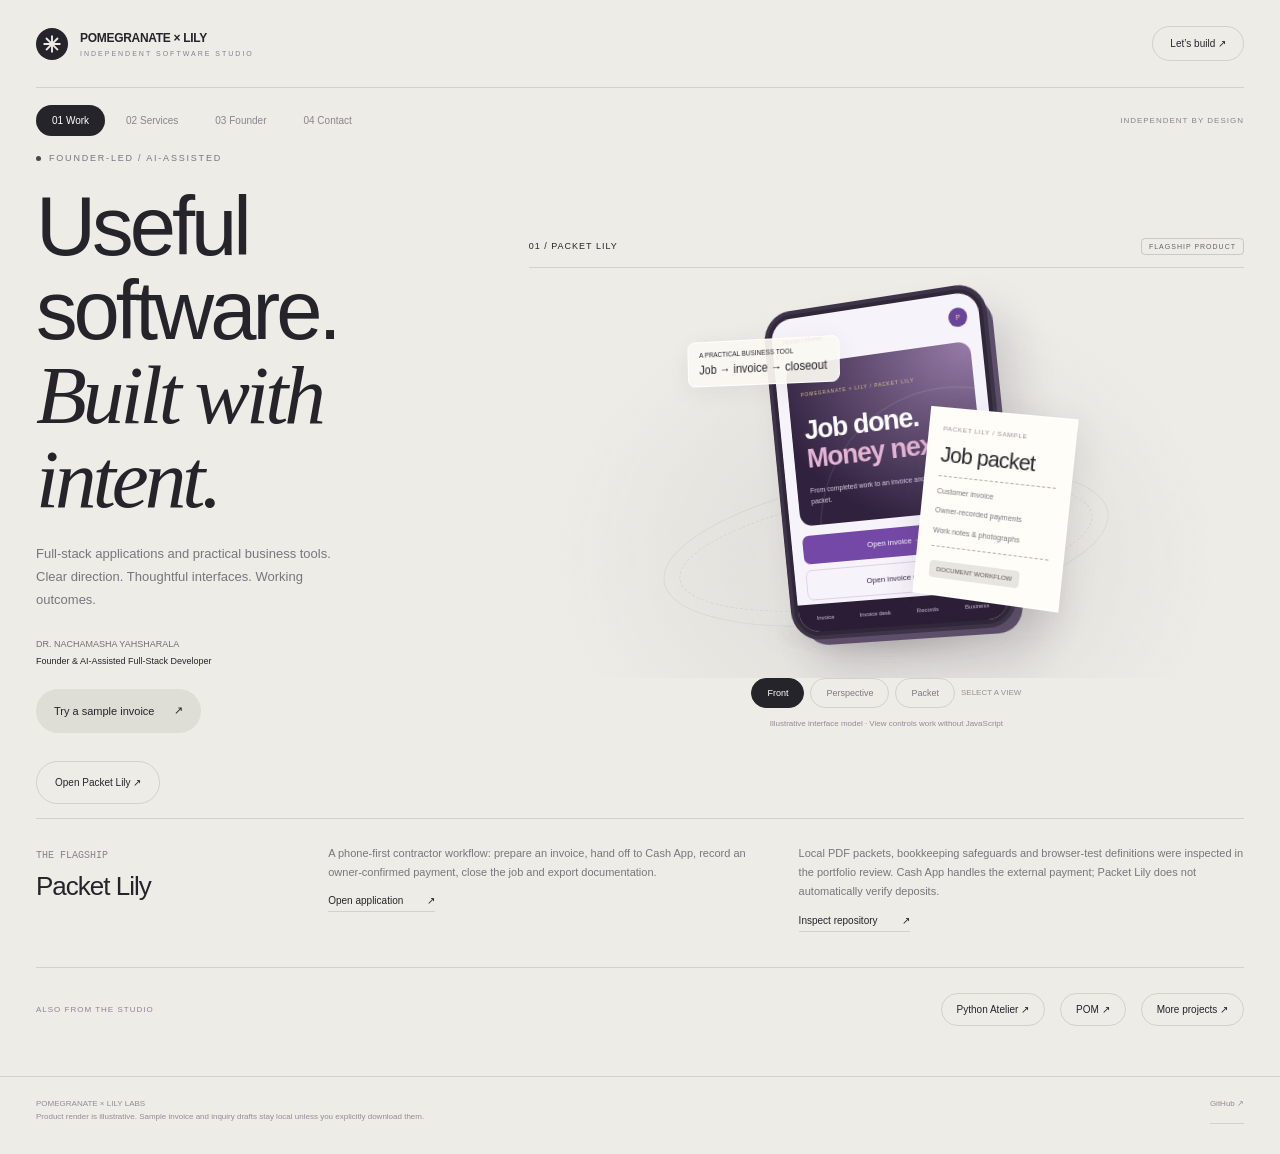
==== index.html @ 3d2a93ba "Build Pomegranate x Lily studio from approved Mockup 04" ====
<!doctype html>
<html lang="en"><head><meta charset="utf-8"><meta name="viewport" content="width=device-width,initial-scale=1,viewport-fit=cover"><meta name="theme-color" content="#edece7"><meta name="referrer" content="no-referrer"><meta name="description" content="Pomegranate × Lily Labs. Founder-led, AI-assisted full-stack development, business tools, web applications and workflow software."><title>Pomegranate × Lily Labs — Independent Software Studio</title><link rel="icon" href="favicon.svg" type="image/svg+xml"><link rel="stylesheet" href="studio.css"><script src="studio.js" defer></script></head><body><div class="site"><header class="top"><a href="./" class="wordmark"><span class="mark" aria-hidden="true"><svg viewBox="0 0 32 32" fill="none"><path d="M16 4v24M4 16h24M7.5 7.5l17 17M7.5 24.5l17-17" stroke="currentColor" stroke-width="3" stroke-linecap="square"/><circle cx="16" cy="16" r="3.2" fill="currentColor"/></svg></span><span>POMEGRANATE × LILY<small>INDEPENDENT SOFTWARE STUDIO</small></span></a><label class="build-link" for="nav-contact">Let’s build <span aria-hidden="true">↗&#xfe0e;</span></label></header><input class="route" type="radio" name="route" id="nav-work" checked aria-label="Work"><input class="route" type="radio" name="route" id="nav-services" aria-label="Services"><input class="route" type="radio" name="route" id="nav-founder" aria-label="Founder"><input class="route" type="radio" name="route" id="nav-contact" aria-label="Contact"><nav class="navigation" aria-label="Studio views"><label for="nav-work">01 Work</label><label for="nav-services">02 Services</label><label for="nav-founder">03 Founder</label><label for="nav-contact">04 Contact</label><small>INDEPENDENT BY DESIGN</small></nav><main><section class="page" id="work"><div class="work-layout"><div class="intro"><div class="eyebrow">FOUNDER-LED / AI-ASSISTED</div><h1>Useful software.<br><em>Built with intent.</em></h1><p>Full-stack applications and practical business tools. Clear direction. Thoughtful interfaces. Working outcomes.</p><div class="founder-line">DR. NACHAMASHA YAHSHARALA<span>Founder &amp; AI-Assisted Full-Stack Developer</span></div><details class="demo-trigger" id="sample-details"><summary>Try a sample invoice <span aria-hidden="true">↗&#xfe0e;</span></summary><div class="demo-panel"><div class="demo-title"><h3>Build something. Right here.</h3><span>FICTIONAL DATA / LOCAL DEMO</span></div><div class="demo-grid"><div><label class="field" for="customer">CUSTOMER<input id="customer" value="Example Customer" maxlength="100" autocomplete="off"></label><label class="field" for="service">SERVICE<input id="service" value="Outlet installation — sample job" maxlength="180" autocomplete="off"></label><label class="field" for="amount">AMOUNT (USD)<input id="amount" type="number" min="0.01" max="999999.99" step="0.01" value="250.00" inputmode="decimal"></label><div class="demo-actions"><button class="btn js-only" id="save-invoice" type="button">Save invoice ↗&#xfe0e;</button><button class="btn secondary js-only" id="reset-demo" type="button">Reset</button></div><p class="no-js-info">This viewer is not running the live controls. The sample remains visible. Open this site in a browser that allows JavaScript to update and save an invoice.</p><div class="status" role="status" id="invoice-status"></div></div><div class="invoice-preview" aria-label="Sample invoice preview"><div class="invoice-brand">PACKET LILY / STUDIO DEMO</div><div class="invoice-ref">SAMPLE INVOICE · NOT SENT</div><h4 id="preview-customer">Example Customer</h4><div class="invoice-row"><span id="preview-service">Outlet installation — sample job</span></div><div class="invoice-row total"><span>Total</span><span id="preview-total">$250.00</span></div><div class="invoice-row"><small>Payment status</small><small>Unpaid · demonstration only</small></div><p class="invoice-small">Fictional sample created in this business-site demonstration. This is not a live Packet Lily session, a payment request or evidence of a completed transaction.</p></div></div><p class="notice">No customer information is transmitted or saved automatically. Download produces a printable HTML invoice, not a PDF. Use fabricated information only.</p></div></details><div class="intro-actions"><a class="btn secondary" href="https://pomegranatexlily.github.io/Closeout-Pocket/" target="_blank" rel="noopener noreferrer">Open Packet Lily ↗&#xfe0e;</a></div></div><div class="stage-wrap"><div class="stage-header"><span>01 / PACKET LILY</span><span class="badge">FLAGSHIP PRODUCT</span></div><input class="mode" type="radio" name="angle" id="angle-front" checked aria-label="Front view"><input class="mode" type="radio" name="angle" id="angle-side" aria-label="Side view"><input class="mode" type="radio" name="angle" id="angle-packet" aria-label="Packet view"><div class="stage" id="stage" aria-label="Illustrative Packet Lily product model"><div class="back-line" aria-hidden="true"></div><div class="ground" aria-hidden="true"></div><div class="product"><div class="phone"><div class="screen"><div class="screen-top"><span>Home / Home</span><span class="mini-mark">P</span></div><div class="screen-hero"><small>POMEGRANATE × LILY / PACKET LILY</small><h3>Job done.<br><span>Money next.</span></h3><p>From completed work to an invoice and a finished job packet.</p></div><div class="phone-button">Open invoice →</div><div class="phone-button outline">Open invoice desk</div><div class="screen-note">ILLUSTRATIVE PRODUCT RENDER</div><div class="phone-nav"><span>Invoice</span><span>Invoice desk</span><span>Records</span><span>Business</span></div></div></div><div class="paper"><div class="tiny">PACKET LILY / SAMPLE</div><h4>Job packet</h4><hr><p>Customer invoice</p><p>Owner-recorded payments</p><p>Work notes &amp; photographs</p><hr><span class="pill">DOCUMENT WORKFLOW</span></div><div class="floating-tag">A PRACTICAL BUSINESS TOOL<strong>Job → invoice → closeout</strong></div></div></div><div class="angle-controls"><label for="angle-front">Front</label><label for="angle-side">Perspective</label><label for="angle-packet">Packet</label><span class="hint">SELECT A VIEW</span></div><p class="render-note">Illustrative interface model · View controls work without JavaScript</p></div></div><div class="project-summary"><div><span class="number">THE FLAGSHIP</span><h2>Packet Lily</h2></div><div><p>A phone-first contractor workflow: prepare an invoice, hand off to Cash App, record an owner-confirmed payment, close the job and export documentation.</p><a class="link" href="https://pomegranatexlily.github.io/Closeout-Pocket/" target="_blank" rel="noopener noreferrer">Open application <span>↗&#xfe0e;</span></a></div><div><p>Local PDF packets, bookkeeping safeguards and browser-test definitions were inspected in the portfolio review. Cash App handles the external payment; Packet Lily does not automatically verify deposits.</p><a class="link" href="https://github.com/pomegranatexlily/Closeout-Pocket" target="_blank" rel="noopener noreferrer">Inspect repository <span>↗&#xfe0e;</span></a></div></div><div class="supporting"><span>ALSO FROM THE STUDIO</span><a href="https://pomegranatexlily.github.io/Python-Atelier/" target="_blank" rel="noopener noreferrer">Python Atelier ↗&#xfe0e;</a><a href="https://pom-lily-labs.pages.dev/" target="_blank" rel="noopener noreferrer">POM ↗&#xfe0e;</a><a href="https://github.com/pomegranatexlily" target="_blank" rel="noopener noreferrer">More projects ↗&#xfe0e;</a></div></section><section class="page" id="services"><div class="text-page"><div class="eyebrow">WHAT WE BUILD</div><h2>Start with the problem.<br><em>Build the right thing.</em></h2><div class="service-row"><small>01</small><h3>Web applications<br>&amp; business websites</h3><p>Mobile-first interfaces, scoped prototypes and practical tools built around a defined user journey.</p></div><div class="service-row"><small>02</small><h3>AI &amp; API integration</h3><p>Focused model-backed features and connected workflows with explicit boundaries and failure states.</p></div><div class="service-row"><small>03</small><h3>Documents &amp; workflows</h3><p>Forms, invoices, reports, structured briefs and export tools that connect repeatable business tasks.</p></div><div class="service-row"><small>04</small><h3>Repair &amp; refinement</h3><p>Investigate a defect, reproduce the behavior and make a targeted improvement with clear acceptance checks.</p></div></div></section><section class="page" id="founder"><div class="text-page"><div class="eyebrow">THE FOUNDER / THE METHOD</div><h2>Human direction.<br><em>AI-assisted execution.</em></h2><div class="founder-grid"><div><h3>Dr. Nachamasha Yahsharala</h3><p>Founder &amp; AI-Assisted Full-Stack Developer</p><p>I’m an Israelite scholar, publisher and product builder. I define requirements, direct implementation, investigate defects and refine applications through iterative testing.</p><p>My work connects business tools, education, AI integration and source-led publishing.</p><a class="btn secondary" href="https://github.com/pomegranatexlily" target="_blank" rel="noopener noreferrer">Explore GitHub ↗&#xfe0e;</a></div><div class="method"><div><b>G</b><span>Goal — define the result.</span></div><div><b>C</b><span>Context — understand the system.</span></div><div><b>A</b><span>Audience — identify the users.</span></div><div><b>F</b><span>Format — specify the deliverable.</span></div><div><b>L</b><span>Limits — establish boundaries.</span></div><div><b>QC</b><span>Quality Check — test and refine.</span></div></div></div></div></section><section class="page" id="contact"><div class="text-page"><div class="eyebrow">YOUR NEXT PROJECT</div><h2>What needs<br><em>to work better?</em></h2><p>Describe the users, the problem and the outcome. This local brief tool does not submit an inquiry; a production contact destination is not connected.</p><form class="contact-form" id="brief-form"><label class="sr-only" for="brief">Describe your project</label><textarea id="brief" maxlength="5000" placeholder="We need a better way to…"></textarea><button class="btn js-only" style="margin-top:15px" type="submit">Save project brief ↗&#xfe0e;</button><p class="no-js-info">This viewer does not run the save control. You can still read and select the content.</p><div class="status" id="brief-status" role="status"></div></form><p style="font-size:10px">Local draft only. Nothing is submitted.</p></div></section></main><footer class="footer"><span>POMEGRANATE × LILY LABS<br>Product render is illustrative. Sample invoice and inquiry drafts stay local unless you explicitly download them.</span><a href="https://github.com/pomegranatexlily" target="_blank" rel="noopener noreferrer">GitHub ↗&#xfe0e;</a></footer></div></body></html>
---- studio.css ----
:root{--bg:#edece7;--ink:#25242a;--muted:#78767d;--accent:#48474e;--line:#25242a23;--button:#deddd6}*{box-sizing:border-box}body{margin:0;background:var(--bg);color:var(--ink);font-family:Arial,Helvetica,sans-serif}button,input,textarea{font:inherit}a{color:inherit;text-decoration:none}button{cursor:pointer;color:inherit}button,a,input,summary{-webkit-tap-highlight-color:transparent}button:focus-visible,a:focus-visible,input:focus-visible,summary:focus-visible,textarea:focus-visible{outline:3px solid #69686f;outline-offset:4px}::selection{background:var(--button)}.site{max-width:1480px;margin:auto}.top{height:88px;margin:0 36px;border-bottom:1px solid var(--line);display:flex;justify-content:space-between;align-items:center;gap:15px}.wordmark{font-size:12px;letter-spacing:-.3px;font-weight:750;display:flex;align-items:center;gap:12px}.mark{width:32px;height:32px;background:var(--ink);color:var(--bg);border-radius:50%;display:grid;place-content:center;flex:none}.mark svg{width:20px;height:20px;display:block}.wordmark small{font-size:7px;letter-spacing:2px;display:block;color:#85818a;margin-top:5px;font-weight:400}.build-link{font-size:10px;border:1px solid var(--line);padding:11px 17px;border-radius:25px;cursor:pointer}.route{position:absolute;width:1px;height:1px;opacity:0}.navigation{display:flex;gap:5px;margin:0 36px;padding:17px 0;align-items:center}.navigation label{font-size:10px;color:#8a858d;padding:9px 15px;border:1px solid transparent;border-radius:30px;cursor:pointer}.navigation small{margin-left:auto;color:#88838d;font-size:8px;letter-spacing:1px}.page{display:none}#nav-work:checked~.navigation label[for=nav-work],#nav-services:checked~.navigation label[for=nav-services],#nav-founder:checked~.navigation label[for=nav-founder],#nav-contact:checked~.navigation label[for=nav-contact]{background:var(--ink);color:#fff}#nav-work:checked~main #work,#nav-services:checked~main #services,#nav-founder:checked~main #founder,#nav-contact:checked~main #contact{display:block}.route:focus-visible~.navigation{outline:2px solid var(--accent);outline-offset:3px}main{padding:0 36px 25px}.work-layout{display:grid;grid-template-columns:.8fr 1.25fr;gap:35px;align-items:center;min-height:640px}.eyebrow{font-size:9px;letter-spacing:1.8px;color:var(--muted);display:flex;align-items:center;gap:8px}.eyebrow:before{content:'';width:5px;height:5px;border-radius:50%;background:var(--accent)}h1{font-size:clamp(48px,6.5vw,88px);font-weight:400;letter-spacing:-4px;line-height:1.01;margin:22px 0}h1 em{font-family:Georgia,serif;font-weight:400}p{font-size:13px;line-height:1.75;color:var(--muted)}.intro>p{max-width:310px}.founder-line{font-size:9px;line-height:1.8;margin-top:25px;color:#746f72}.founder-line span{display:block;color:var(--ink)}.intro-actions{margin-top:28px;display:flex;gap:10px;align-items:center}.btn{font-size:10px;display:inline-flex;align-items:center;justify-content:center;gap:20px;background:var(--ink);color:white;padding:13px 18px;border:1px solid var(--ink);border-radius:25px;min-height:43px}.btn.secondary{background:transparent;color:var(--ink);border-color:var(--line)}.btn:disabled{opacity:.45;cursor:not-allowed}.stage-wrap{min-width:0}.stage-header{display:flex;align-items:center;justify-content:space-between;border-bottom:1px solid var(--line);padding:12px 0;font-size:9px;letter-spacing:1px}.stage-header .badge{color:#676268;border:1px solid #48474e35;padding:4px 7px;border-radius:4px;font-size:7px}.stage{height:410px;position:relative;perspective:1200px;isolation:isolate;touch-action:pan-y;overflow:hidden;background:radial-gradient(ellipse at 50% 70%,#d4d2ceaa,transparent 65%);border-radius:15px}.back-line{position:absolute;left:50%;top:68%;width:450px;height:145px;border:1px solid #37363a13;border-radius:50%;transform:translate(-50%,-50%) rotate(-9deg);pointer-events:none}.back-line:after{content:'';position:absolute;inset:15px;border:1px dashed #37363a16;border-radius:50%}.ground{position:absolute;bottom:20px;left:50%;width:260px;height:48px;transform:translateX(-50%);background:radial-gradient(ellipse,#34323638,transparent 67%);filter:blur(7px)}.product{position:absolute;left:50%;top:48%;width:235px;height:337px;margin-left:-117px;margin-top:-168px;transform:rotateY(-17deg) rotateZ(-6deg);transform-style:preserve-3d;transition:transform .7s cubic-bezier(.2,.8,.2,1)}.phone{position:absolute;inset:0;background:#302739;border:4px solid #3e344a;border-radius:30px;box-shadow:9px 10px 0 -4px #5d4e69,20px 30px 40px #35243d28;overflow:hidden}.screen{position:absolute;inset:4px;border-radius:22px;overflow:hidden;background:#f7f3fb;padding:14px 12px;color:#32213f}.screen-top{display:flex;justify-content:space-between;font-size:7px;align-items:center;margin-bottom:15px}.mini-mark{background:#684598;color:#f1d4a2;border-radius:50%;width:19px;height:19px;display:grid;place-content:center}.screen-hero{border-radius:13px;background:radial-gradient(ellipse at 100% 0,#977ca8,#30213e 80%);padding:19px 14px;color:white;position:relative;overflow:hidden}.screen-hero:after{content:'';width:280px;height:280px;border:1px solid #fff2;border-radius:50%;position:absolute;top:42px;left:20px}.screen-hero small{font-size:5px;letter-spacing:1px;color:#eac796}.screen-hero h3{font-size:28px;letter-spacing:-1.2px;line-height:1.03;margin:17px 0 12px}.screen-hero h3 span{color:#e4b4d5}.screen-hero p{font-size:7px;line-height:1.6;color:#e0d3e7;margin:0}.phone-button{font-size:8px;padding:10px;background:#7448a6;color:white;text-align:center;border-radius:7px;margin-top:10px}.phone-button.outline{background:transparent;border:1px solid #ddd0e7;color:#382442;margin-top:6px}.screen-note{font-size:5px;color:#907c9f;margin-top:13px;letter-spacing:.4px}.phone-nav{position:absolute;bottom:0;left:0;right:0;padding:11px 6px;background:#2b1d36;display:flex;justify-content:space-around;color:#d5c6df;font-size:6px}.paper{position:absolute;width:139px;right:-68px;top:132px;background:#fffdf7;padding:16px 13px;border:1px solid #fff;box-shadow:0 10px 30px #34323620;transform:translateZ(55px) rotateZ(12deg);transition:transform .7s}.paper .tiny{font-size:6px;color:#928c94;letter-spacing:.7px}.paper h4{font-weight:400;font-size:20px;margin:10px 0 8px;letter-spacing:-.7px}.paper hr{border:0;border-top:1px dashed #b6b2b7}.paper p{font-size:7px;margin:6px 0}.paper .pill{display:inline-block;background:#e7e5df;padding:5px 7px;border-radius:4px;color:#57544e;font-size:6px;margin-top:5px}.floating-tag{position:absolute;top:29px;left:-75px;padding:9px 12px;border:1px solid #fff;background:#faf8f1ed;border-radius:8px;box-shadow:0 5px 25px #34323610;transform:translateZ(30px) rotateZ(5deg);font-size:7px}.floating-tag strong{display:block;font-size:12px;font-weight:400;margin-top:5px}.mode{position:absolute;opacity:0;width:1px;height:1px}.angle-controls{display:flex;gap:6px;align-items:center;justify-content:center}.angle-controls label{font-size:9px;color:#7f7984;padding:9px 15px;border:1px solid var(--line);border-radius:20px;cursor:pointer}.angle-controls .hint{font-size:8px;color:#948f97}.mode:focus-visible~.angle-controls{outline:2px solid var(--accent)}#angle-side:checked~.stage .product{transform:rotateY(26deg) rotateZ(5deg)}#angle-side:checked~.stage .paper{transform:translateZ(105px) translateX(5px) rotateZ(-8deg)}#angle-packet:checked~.stage .product{transform:rotateY(0) rotateZ(0) translateX(-32px)}#angle-packet:checked~.stage .paper{transform:translateZ(90px) translateX(-22px) scale(1.22) rotateZ(0deg)}#angle-front:checked~.angle-controls label[for=angle-front],#angle-side:checked~.angle-controls label[for=angle-side],#angle-packet:checked~.angle-controls label[for=angle-packet]{background:var(--ink);color:white;border-color:var(--ink)}.render-note{font-size:8px;color:#928b97;text-align:center;margin:10px 0 0;line-height:1.6}.project-summary{border-top:1px solid var(--line);display:grid;grid-template-columns:.6fr 1fr 1fr;gap:25px;padding:25px 0;margin-top:14px}.project-summary .number{font:10px monospace;color:#8a838d}.project-summary h2{font-size:26px;font-weight:400;letter-spacing:-1px;margin:9px 0 0}.project-summary p{font-size:11px;margin:0}.project-summary .link{display:inline-flex;font-size:10px;border-bottom:1px solid var(--line);padding-bottom:5px;margin-top:13px;gap:24px}.demo-trigger{margin-top:20px}.demo-trigger>summary{font-size:11px;cursor:pointer;list-style:none;padding:14px 18px;border-radius:25px;background:var(--button);display:inline-flex;gap:20px;align-items:center;min-height:44px}.demo-trigger>summary::-webkit-details-marker{display:none}.demo-trigger[open]>summary{background:#d3d0cb}.demo-panel{background:#f8f6f1;border:1px solid var(--line);border-radius:16px;margin-top:18px;padding:25px}.demo-title{display:flex;justify-content:space-between;align-items:center;gap:15px}.demo-title h3{font-size:21px;font-weight:400;letter-spacing:-.6px;margin:0}.demo-title span{font-size:8px;color:#827d87}.demo-grid{display:grid;grid-template-columns:1fr 1fr;gap:30px;margin-top:22px}.field{display:block;font-size:9px;letter-spacing:.7px;color:#807a85;margin-bottom:15px}.field input{display:block;width:100%;border:1px solid #d9d6da;background:white;color:#302e35;padding:12px;border-radius:7px;margin-top:7px;font-size:13px}.invoice-preview{background:white;border:1px solid #e2dfe4;border-radius:8px;padding:23px;box-shadow:0 8px 25px #302c3508}.invoice-brand{font-size:9px;color:var(--accent);letter-spacing:1px;border-bottom:2px solid var(--accent);padding-bottom:15px}.invoice-ref{font-size:8px;color:#9b96a0;margin-top:15px}.invoice-preview h4{font-size:23px;font-weight:400;margin:12px 0 17px}.invoice-row{display:flex;justify-content:space-between;gap:15px;font-size:11px;padding:12px 0;border-top:1px solid #ece9ef}.invoice-row.total{color:var(--accent);font-size:17px}.invoice-row small{font-size:8px}.invoice-small{font-size:8px;color:#948c9b;margin-top:18px;line-height:1.6}.notice{font-size:9px;color:#89818f;line-height:1.65;margin:16px 0 0}.demo-actions{display:flex;gap:8px;flex-wrap:wrap;margin-top:18px}.status{font-size:10px;color:#48474e;line-height:1.6;min-height:15px;margin-top:12px}.js-only{display:none}.js .js-only{display:inline-flex}.no-js-info{font-size:9px;color:#7f7887}.js .no-js-info{display:none}.supporting{padding:25px 0;border-top:1px solid var(--line);margin-top:10px;display:flex;gap:15px;align-items:center;flex-wrap:wrap}.supporting span{font-size:8px;color:#8c8592;letter-spacing:1px;margin-right:auto}.supporting a{font-size:10px;border:1px solid var(--line);border-radius:25px;padding:10px 15px}.text-page{max-width:940px;margin:25px auto 65px;min-height:450px}.text-page h2{font-size:clamp(36px,5vw,65px);font-weight:400;line-height:1.08;letter-spacing:-2px;margin:24px 0 35px}.text-page h2 em{font-family:Georgia,serif;font-weight:400}.service-row{border-top:1px solid var(--line);padding:23px 0;display:grid;grid-template-columns:35px 1fr 1fr;gap:20px}.service-row small{font-size:9px;color:#958c9b}.service-row h3{font-size:21px;font-weight:400;margin:0;letter-spacing:-.5px}.service-row p{font-size:12px;margin:0}.founder-grid{display:grid;grid-template-columns:1fr 1fr;gap:40px}.founder-grid h3{font-size:20px;font-weight:400;line-height:1.5;margin-top:0}.founder-grid p{font-size:12px}.method{display:grid;grid-template-columns:1fr 1fr;gap:18px}.method div{border-top:1px solid var(--line);padding:13px 0}.method b{font:25px Georgia,serif;color:var(--accent);font-weight:400}.method span{display:block;font-size:10px;margin-top:8px}.contact-form textarea{width:100%;min-height:160px;border:1px solid var(--line);background:#f8f6f1;border-radius:10px;font-size:13px;padding:17px;line-height:1.7}.footer{padding:20px 36px 30px;border-top:1px solid var(--line);display:flex;justify-content:space-between;gap:15px;font-size:8px;color:#938c99;line-height:1.7}.footer a{border-bottom:1px solid var(--line)}.sr-only{position:absolute;width:1px;height:1px;overflow:hidden;clip:rect(0,0,0,0)}
@media(max-width:760px){.top{margin:0 22px;height:76px}.wordmark{font-size:10px;gap:9px}.wordmark small{font-size:6px;letter-spacing:1.6px}.mark{width:27px;height:27px}.mark svg{width:17px;height:17px}.build-link{padding:9px 12px;font-size:9px}.navigation{margin:0 22px;padding:14px 0;gap:2px;justify-content:space-between}.navigation label{padding:9px 12px;font-size:9px}.navigation small{display:none}main{padding:0 22px 15px}.work-layout{display:flex;flex-direction:column;gap:22px;align-items:stretch;min-height:0}.intro{padding-top:18px}.eyebrow{font-size:8px;letter-spacing:1.3px}h1{font-size:48px;letter-spacing:-2.5px;line-height:1.02;margin:17px 0 12px}h1 br{display:none}.intro>p{font-size:12px;max-width:340px;margin:0}.founder-line{font-size:8px;margin-top:16px}.founder-line span{display:inline;margin-left:8px}.intro-actions{display:none}.demo-trigger{margin-top:18px}.demo-trigger>summary{font-size:10px;padding:12px 16px}.stage-header{padding:10px 0;font-size:8px}.stage-header .badge{font-size:6px}.stage{height:365px}.product{scale:.9;top:49%}.floating-tag{left:-42px;font-size:6px;top:21px;padding:9px}.floating-tag strong{font-size:10px}.paper{right:-49px;width:130px;padding:15px 12px}.back-line{width:350px;height:120px}.angle-controls label{font-size:8px;padding:9px 13px}.angle-controls .hint{display:none}.render-note{font-size:7px;margin-top:10px}.project-summary{grid-template-columns:1fr;gap:15px;padding:22px 0;margin-top:24px}.project-summary h2{font-size:27px}.project-summary p{font-size:11px;max-width:360px}.project-summary .link{margin-top:9px}.supporting{margin-top:0;gap:8px;padding:20px 0}.supporting span{width:100%;font-size:7px;margin-bottom:4px}.supporting a{font-size:9px;padding:9px 12px}.demo-panel{padding:18px}.demo-grid{grid-template-columns:1fr;gap:15px}.demo-title h3{font-size:19px}.demo-title span{font-size:6px}.demo-actions .btn{padding:11px 14px;font-size:9px;gap:8px}.invoice-preview{padding:20px}.notice{font-size:8px}.text-page{margin-top:20px;min-height:440px}.text-page h2{font-size:40px;letter-spacing:-1.8px}.service-row{grid-template-columns:20px 1fr;gap:8px 15px}.service-row h3{font-size:19px}.service-row p{grid-column:2;font-size:11px}.founder-grid{grid-template-columns:1fr;gap:25px}.footer{padding:20px 22px 35px;font-size:7px;display:block}.footer a{display:inline-block;margin-top:10px}}
@media(max-width:360px){h1{font-size:40px}.stage{height:330px}.product{scale:.78}.navigation label{padding:8px 9px}.paper{right:-42px}}@media(prefers-reduced-motion:reduce){*{transition:none!important;animation:none!important}}
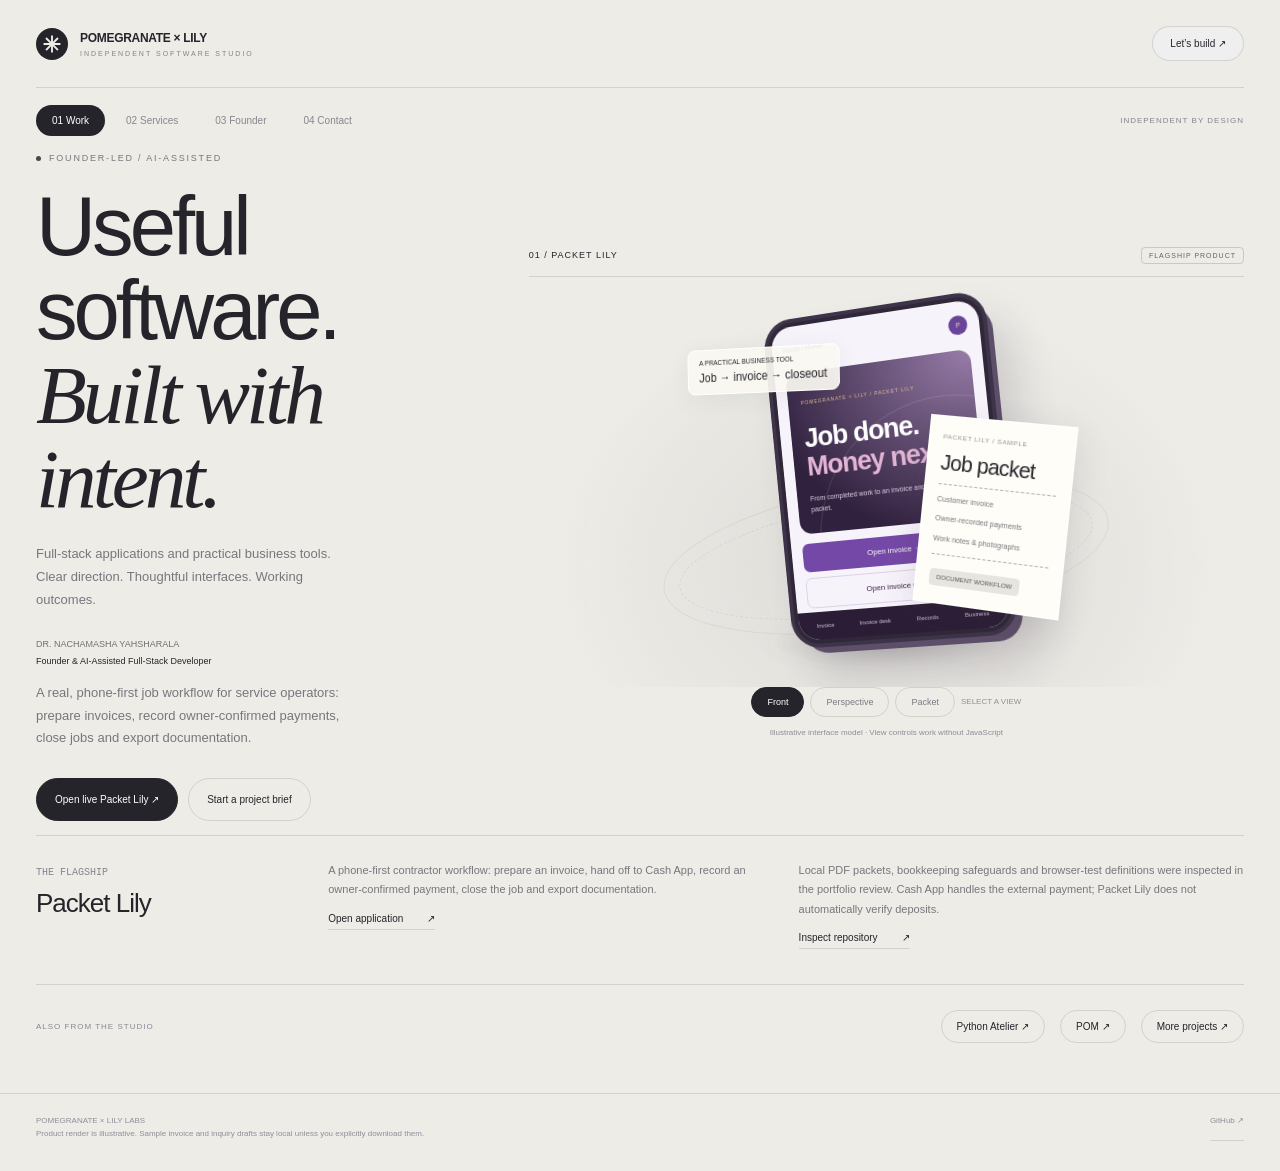
==== commit 033fead8: "Improve studio landing page CTAs and remove redundant invoice demo" ====
--- a/index.html
+++ b/index.html
@@ -1,2 +1,2 @@
 <!doctype html>
-<html lang="en"><head><meta charset="utf-8"><meta name="viewport" content="width=device-width,initial-scale=1,viewport-fit=cover"><meta name="theme-color" content="#edece7"><meta name="referrer" content="no-referrer"><meta name="description" content="Pomegranate × Lily Labs. Founder-led, AI-assisted full-stack development, business tools, web applications and workflow software."><title>Pomegranate × Lily Labs — Independent Software Studio</title><link rel="icon" href="favicon.svg" type="image/svg+xml"><link rel="stylesheet" href="studio.css"><script src="studio.js" defer></script></head><body><div class="site"><header class="top"><a href="./" class="wordmark"><span class="mark" aria-hidden="true"><svg viewBox="0 0 32 32" fill="none"><path d="M16 4v24M4 16h24M7.5 7.5l17 17M7.5 24.5l17-17" stroke="currentColor" stroke-width="3" stroke-linecap="square"/><circle cx="16" cy="16" r="3.2" fill="currentColor"/></svg></span><span>POMEGRANATE × LILY<small>INDEPENDENT SOFTWARE STUDIO</small></span></a><label class="build-link" for="nav-contact">Let’s build <span aria-hidden="true">↗&#xfe0e;</span></label></header><input class="route" type="radio" name="route" id="nav-work" checked aria-label="Work"><input class="route" type="radio" name="route" id="nav-services" aria-label="Services"><input class="route" type="radio" name="route" id="nav-founder" aria-label="Founder"><input class="route" type="radio" name="route" id="nav-contact" aria-label="Contact"><nav class="navigation" aria-label="Studio views"><label for="nav-work">01 Work</label><label for="nav-services">02 Services</label><label for="nav-founder">03 Founder</label><label for="nav-contact">04 Contact</label><small>INDEPENDENT BY DESIGN</small></nav><main><section class="page" id="work"><div class="work-layout"><div class="intro"><div class="eyebrow">FOUNDER-LED / AI-ASSISTED</div><h1>Useful software.<br><em>Built with intent.</em></h1><p>Full-stack applications and practical business tools. Clear direction. Thoughtful interfaces. Working outcomes.</p><div class="founder-line">DR. NACHAMASHA YAHSHARALA<span>Founder &amp; AI-Assisted Full-Stack Developer</span></div><details class="demo-trigger" id="sample-details"><summary>Try a sample invoice <span aria-hidden="true">↗&#xfe0e;</span></summary><div class="demo-panel"><div class="demo-title"><h3>Build something. Right here.</h3><span>FICTIONAL DATA / LOCAL DEMO</span></div><div class="demo-grid"><div><label class="field" for="customer">CUSTOMER<input id="customer" value="Example Customer" maxlength="100" autocomplete="off"></label><label class="field" for="service">SERVICE<input id="service" value="Outlet installation — sample job" maxlength="180" autocomplete="off"></label><label class="field" for="amount">AMOUNT (USD)<input id="amount" type="number" min="0.01" max="999999.99" step="0.01" value="250.00" inputmode="decimal"></label><div class="demo-actions"><button class="btn js-only" id="save-invoice" type="button">Save invoice ↗&#xfe0e;</button><button class="btn secondary js-only" id="reset-demo" type="button">Reset</button></div><p class="no-js-info">This viewer is not running the live controls. The sample remains visible. Open this site in a browser that allows JavaScript to update and save an invoice.</p><div class="status" role="status" id="invoice-status"></div></div><div class="invoice-preview" aria-label="Sample invoice preview"><div class="invoice-brand">PACKET LILY / STUDIO DEMO</div><div class="invoice-ref">SAMPLE INVOICE · NOT SENT</div><h4 id="preview-customer">Example Customer</h4><div class="invoice-row"><span id="preview-service">Outlet installation — sample job</span></div><div class="invoice-row total"><span>Total</span><span id="preview-total">$250.00</span></div><div class="invoice-row"><small>Payment status</small><small>Unpaid · demonstration only</small></div><p class="invoice-small">Fictional sample created in this business-site demonstration. This is not a live Packet Lily session, a payment request or evidence of a completed transaction.</p></div></div><p class="notice">No customer information is transmitted or saved automatically. Download produces a printable HTML invoice, not a PDF. Use fabricated information only.</p></div></details><div class="intro-actions"><a class="btn secondary" href="https://pomegranatexlily.github.io/Closeout-Pocket/" target="_blank" rel="noopener noreferrer">Open Packet Lily ↗&#xfe0e;</a></div></div><div class="stage-wrap"><div class="stage-header"><span>01 / PACKET LILY</span><span class="badge">FLAGSHIP PRODUCT</span></div><input class="mode" type="radio" name="angle" id="angle-front" checked aria-label="Front view"><input class="mode" type="radio" name="angle" id="angle-side" aria-label="Side view"><input class="mode" type="radio" name="angle" id="angle-packet" aria-label="Packet view"><div class="stage" id="stage" aria-label="Illustrative Packet Lily product model"><div class="back-line" aria-hidden="true"></div><div class="ground" aria-hidden="true"></div><div class="product"><div class="phone"><div class="screen"><div class="screen-top"><span>Home / Home</span><span class="mini-mark">P</span></div><div class="screen-hero"><small>POMEGRANATE × LILY / PACKET LILY</small><h3>Job done.<br><span>Money next.</span></h3><p>From completed work to an invoice and a finished job packet.</p></div><div class="phone-button">Open invoice →</div><div class="phone-button outline">Open invoice desk</div><div class="screen-note">ILLUSTRATIVE PRODUCT RENDER</div><div class="phone-nav"><span>Invoice</span><span>Invoice desk</span><span>Records</span><span>Business</span></div></div></div><div class="paper"><div class="tiny">PACKET LILY / SAMPLE</div><h4>Job packet</h4><hr><p>Customer invoice</p><p>Owner-recorded payments</p><p>Work notes &amp; photographs</p><hr><span class="pill">DOCUMENT WORKFLOW</span></div><div class="floating-tag">A PRACTICAL BUSINESS TOOL<strong>Job → invoice → closeout</strong></div></div></div><div class="angle-controls"><label for="angle-front">Front</label><label for="angle-side">Perspective</label><label for="angle-packet">Packet</label><span class="hint">SELECT A VIEW</span></div><p class="render-note">Illustrative interface model · View controls work without JavaScript</p></div></div><div class="project-summary"><div><span class="number">THE FLAGSHIP</span><h2>Packet Lily</h2></div><div><p>A phone-first contractor workflow: prepare an invoice, hand off to Cash App, record an owner-confirmed payment, close the job and export documentation.</p><a class="link" href="https://pomegranatexlily.github.io/Closeout-Pocket/" target="_blank" rel="noopener noreferrer">Open application <span>↗&#xfe0e;</span></a></div><div><p>Local PDF packets, bookkeeping safeguards and browser-test definitions were inspected in the portfolio review. Cash App handles the external payment; Packet Lily does not automatically verify deposits.</p><a class="link" href="https://github.com/pomegranatexlily/Closeout-Pocket" target="_blank" rel="noopener noreferrer">Inspect repository <span>↗&#xfe0e;</span></a></div></div><div class="supporting"><span>ALSO FROM THE STUDIO</span><a href="https://pomegranatexlily.github.io/Python-Atelier/" target="_blank" rel="noopener noreferrer">Python Atelier ↗&#xfe0e;</a><a href="https://pom-lily-labs.pages.dev/" target="_blank" rel="noopener noreferrer">POM ↗&#xfe0e;</a><a href="https://github.com/pomegranatexlily" target="_blank" rel="noopener noreferrer">More projects ↗&#xfe0e;</a></div></section><section class="page" id="services"><div class="text-page"><div class="eyebrow">WHAT WE BUILD</div><h2>Start with the problem.<br><em>Build the right thing.</em></h2><div class="service-row"><small>01</small><h3>Web applications<br>&amp; business websites</h3><p>Mobile-first interfaces, scoped prototypes and practical tools built around a defined user journey.</p></div><div class="service-row"><small>02</small><h3>AI &amp; API integration</h3><p>Focused model-backed features and connected workflows with explicit boundaries and failure states.</p></div><div class="service-row"><small>03</small><h3>Documents &amp; workflows</h3><p>Forms, invoices, reports, structured briefs and export tools that connect repeatable business tasks.</p></div><div class="service-row"><small>04</small><h3>Repair &amp; refinement</h3><p>Investigate a defect, reproduce the behavior and make a targeted improvement with clear acceptance checks.</p></div></div></section><section class="page" id="founder"><div class="text-page"><div class="eyebrow">THE FOUNDER / THE METHOD</div><h2>Human direction.<br><em>AI-assisted execution.</em></h2><div class="founder-grid"><div><h3>Dr. Nachamasha Yahsharala</h3><p>Founder &amp; AI-Assisted Full-Stack Developer</p><p>I’m an Israelite scholar, publisher and product builder. I define requirements, direct implementation, investigate defects and refine applications through iterative testing.</p><p>My work connects business tools, education, AI integration and source-led publishing.</p><a class="btn secondary" href="https://github.com/pomegranatexlily" target="_blank" rel="noopener noreferrer">Explore GitHub ↗&#xfe0e;</a></div><div class="method"><div><b>G</b><span>Goal — define the result.</span></div><div><b>C</b><span>Context — understand the system.</span></div><div><b>A</b><span>Audience — identify the users.</span></div><div><b>F</b><span>Format — specify the deliverable.</span></div><div><b>L</b><span>Limits — establish boundaries.</span></div><div><b>QC</b><span>Quality Check — test and refine.</span></div></div></div></div></section><section class="page" id="contact"><div class="text-page"><div class="eyebrow">YOUR NEXT PROJECT</div><h2>What needs<br><em>to work better?</em></h2><p>Describe the users, the problem and the outcome. This local brief tool does not submit an inquiry; a production contact destination is not connected.</p><form class="contact-form" id="brief-form"><label class="sr-only" for="brief">Describe your project</label><textarea id="brief" maxlength="5000" placeholder="We need a better way to…"></textarea><button class="btn js-only" style="margin-top:15px" type="submit">Save project brief ↗&#xfe0e;</button><p class="no-js-info">This viewer does not run the save control. You can still read and select the content.</p><div class="status" id="brief-status" role="status"></div></form><p style="font-size:10px">Local draft only. Nothing is submitted.</p></div></section></main><footer class="footer"><span>POMEGRANATE × LILY LABS<br>Product render is illustrative. Sample invoice and inquiry drafts stay local unless you explicitly download them.</span><a href="https://github.com/pomegranatexlily" target="_blank" rel="noopener noreferrer">GitHub ↗&#xfe0e;</a></footer></div></body></html>+<html lang="en"><head><meta charset="utf-8"><meta name="viewport" content="width=device-width,initial-scale=1,viewport-fit=cover"><meta name="theme-color" content="#edece7"><meta name="referrer" content="no-referrer"><meta name="description" content="Pomegranate × Lily Labs. Founder-led, AI-assisted full-stack development, business tools, web applications and workflow software."><title>Pomegranate × Lily Labs — Independent Software Studio</title><link rel="icon" href="favicon.svg" type="image/svg+xml"><link rel="stylesheet" href="studio.css"><script src="studio.js" defer></script></head><body><div class="site"><header class="top"><a href="./" class="wordmark"><span class="mark" aria-hidden="true"><svg viewBox="0 0 32 32" fill="none"><path d="M16 4v24M4 16h24M7.5 7.5l17 17M7.5 24.5l17-17" stroke="currentColor" stroke-width="3" stroke-linecap="square"/><circle cx="16" cy="16" r="3.2" fill="currentColor"/></svg></span><span>POMEGRANATE × LILY<small>INDEPENDENT SOFTWARE STUDIO</small></span></a><button class="build-link" id="contact-cta" type="button">Let’s build <span aria-hidden="true">↗&#xfe0e;</span></button></header><input class="route" type="radio" name="route" id="nav-work" checked aria-label="Work"><input class="route" type="radio" name="route" id="nav-services" aria-label="Services"><input class="route" type="radio" name="route" id="nav-founder" aria-label="Founder"><input class="route" type="radio" name="route" id="nav-contact" aria-label="Contact"><nav class="navigation" aria-label="Studio views"><label for="nav-work">01 Work</label><label for="nav-services">02 Services</label><label for="nav-founder">03 Founder</label><label for="nav-contact">04 Contact</label><small>INDEPENDENT BY DESIGN</small></nav><main><section class="page" id="work"><div class="work-layout"><div class="intro"><div class="eyebrow">FOUNDER-LED / AI-ASSISTED</div><h1>Useful software.<br><em>Built with intent.</em></h1><p>Full-stack applications and practical business tools. Clear direction. Thoughtful interfaces. Working outcomes.</p><div class="founder-line">DR. NACHAMASHA YAHSHARALA<span>Founder &amp; AI-Assisted Full-Stack Developer</span></div><p class="product-note">A real, phone-first job workflow for service operators: prepare invoices, record owner-confirmed payments, close jobs and export documentation.</p><div class="intro-actions"><a class="btn" href="https://pomegranatexlily.github.io/Closeout-Pocket/" target="_blank" rel="noopener noreferrer">Open live Packet Lily ↗&#xfe0e;</a><a class="btn secondary" href="#contact" id="project-cta">Start a project brief</a></div></div><div class="stage-wrap"><div class="stage-header"><span>01 / PACKET LILY</span><span class="badge">FLAGSHIP PRODUCT</span></div><input class="mode" type="radio" name="angle" id="angle-front" checked aria-label="Front view"><input class="mode" type="radio" name="angle" id="angle-side" aria-label="Side view"><input class="mode" type="radio" name="angle" id="angle-packet" aria-label="Packet view"><div class="stage" id="stage" aria-label="Illustrative Packet Lily product model"><div class="back-line" aria-hidden="true"></div><div class="ground" aria-hidden="true"></div><div class="product"><div class="phone"><div class="screen"><div class="screen-top"><span>Home / Home</span><span class="mini-mark">P</span></div><div class="screen-hero"><small>POMEGRANATE × LILY / PACKET LILY</small><h3>Job done.<br><span>Money next.</span></h3><p>From completed work to an invoice and a finished job packet.</p></div><div class="phone-button">Open invoice →</div><div class="phone-button outline">Open invoice desk</div><div class="screen-note">ILLUSTRATIVE PRODUCT RENDER</div><div class="phone-nav"><span>Invoice</span><span>Invoice desk</span><span>Records</span><span>Business</span></div></div></div><div class="paper"><div class="tiny">PACKET LILY / SAMPLE</div><h4>Job packet</h4><hr><p>Customer invoice</p><p>Owner-recorded payments</p><p>Work notes &amp; photographs</p><hr><span class="pill">DOCUMENT WORKFLOW</span></div><div class="floating-tag">A PRACTICAL BUSINESS TOOL<strong>Job → invoice → closeout</strong></div></div></div><div class="angle-controls"><label for="angle-front">Front</label><label for="angle-side">Perspective</label><label for="angle-packet">Packet</label><span class="hint">SELECT A VIEW</span></div><p class="render-note">Illustrative interface model · View controls work without JavaScript</p></div></div><div class="project-summary"><div><span class="number">THE FLAGSHIP</span><h2>Packet Lily</h2></div><div><p>A phone-first contractor workflow: prepare an invoice, hand off to Cash App, record an owner-confirmed payment, close the job and export documentation.</p><a class="link" href="https://pomegranatexlily.github.io/Closeout-Pocket/" target="_blank" rel="noopener noreferrer">Open application <span>↗&#xfe0e;</span></a></div><div><p>Local PDF packets, bookkeeping safeguards and browser-test definitions were inspected in the portfolio review. Cash App handles the external payment; Packet Lily does not automatically verify deposits.</p><a class="link" href="https://github.com/pomegranatexlily/Closeout-Pocket" target="_blank" rel="noopener noreferrer">Inspect repository <span>↗&#xfe0e;</span></a></div></div><div class="supporting"><span>ALSO FROM THE STUDIO</span><a href="https://pomegranatexlily.github.io/Python-Atelier/" target="_blank" rel="noopener noreferrer">Python Atelier ↗&#xfe0e;</a><a href="https://pom-lily-labs.pages.dev/" target="_blank" rel="noopener noreferrer">POM ↗&#xfe0e;</a><a href="https://github.com/pomegranatexlily" target="_blank" rel="noopener noreferrer">More projects ↗&#xfe0e;</a></div></section><section class="page" id="services"><div class="text-page"><div class="eyebrow">WHAT WE BUILD</div><h2>Start with the problem.<br><em>Build the right thing.</em></h2><div class="service-row"><small>01</small><h3>Web applications<br>&amp; business websites</h3><p>Mobile-first interfaces, scoped prototypes and practical tools built around a defined user journey.</p></div><div class="service-row"><small>02</small><h3>AI &amp; API integration</h3><p>Focused model-backed features and connected workflows with explicit boundaries and failure states.</p></div><div class="service-row"><small>03</small><h3>Documents &amp; workflows</h3><p>Forms, invoices, reports, structured briefs and export tools that connect repeatable business tasks.</p></div><div class="service-row"><small>04</small><h3>Repair &amp; refinement</h3><p>Investigate a defect, reproduce the behavior and make a targeted improvement with clear acceptance checks.</p></div></div></section><section class="page" id="founder"><div class="text-page"><div class="eyebrow">THE FOUNDER / THE METHOD</div><h2>Human direction.<br><em>AI-assisted execution.</em></h2><div class="founder-grid"><div><h3>Dr. Nachamasha Yahsharala</h3><p>Founder &amp; AI-Assisted Full-Stack Developer</p><p>I’m an Israelite scholar, publisher and product builder. I define requirements, direct implementation, investigate defects and refine applications through iterative testing.</p><p>My work connects business tools, education, AI integration and source-led publishing.</p><a class="btn secondary" href="https://github.com/pomegranatexlily" target="_blank" rel="noopener noreferrer">Explore GitHub ↗&#xfe0e;</a></div><div class="method"><div><b>G</b><span>Goal — define the result.</span></div><div><b>C</b><span>Context — understand the system.</span></div><div><b>A</b><span>Audience — identify the users.</span></div><div><b>F</b><span>Format — specify the deliverable.</span></div><div><b>L</b><span>Limits — establish boundaries.</span></div><div><b>QC</b><span>Quality Check — test and refine.</span></div></div></div></div></section><section class="page" id="contact"><div class="text-page"><div class="eyebrow">YOUR NEXT PROJECT</div><h2>What needs<br><em>to work better?</em></h2><p>Describe the users, the problem and the outcome. You can download a project brief to share; direct inquiry submission is not connected yet.</p><form class="contact-form" id="brief-form"><label class="sr-only" for="brief">Describe your project</label><textarea id="brief" maxlength="5000" placeholder="We need a better way to…"></textarea><button class="btn js-only" style="margin-top:15px" type="submit">Save project brief ↗&#xfe0e;</button><p class="no-js-info">This viewer does not run the save control. You can still read and select the content.</p><div class="status" id="brief-status" role="status"></div></form><p style="font-size:10px">Local draft only. Nothing is submitted.</p></div></section></main><footer class="footer"><span>POMEGRANATE × LILY LABS<br>Product render is illustrative. Sample invoice and inquiry drafts stay local unless you explicitly download them.</span><a href="https://github.com/pomegranatexlily" target="_blank" rel="noopener noreferrer">GitHub ↗&#xfe0e;</a></footer></div></body></html>
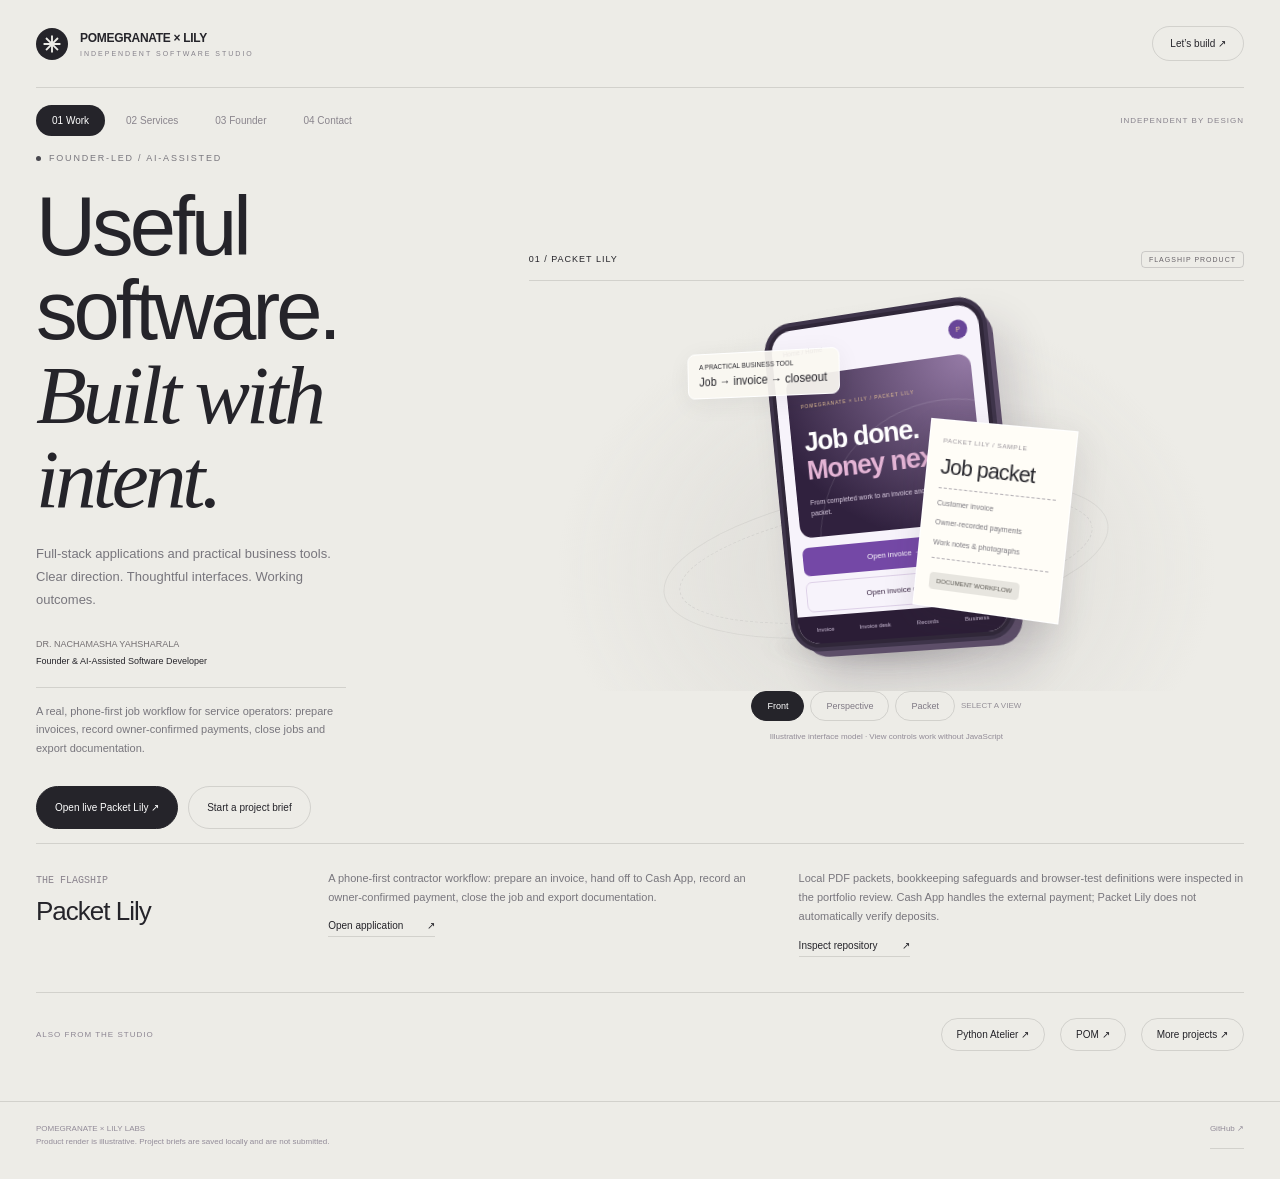
==== commit 2afe2902: "Refine business positioning and social metadata" ====
--- a/index.html
+++ b/index.html
@@ -1,2 +1,2 @@
 <!doctype html>
-<html lang="en"><head><meta charset="utf-8"><meta name="viewport" content="width=device-width,initial-scale=1,viewport-fit=cover"><meta name="theme-color" content="#edece7"><meta name="referrer" content="no-referrer"><meta name="description" content="Pomegranate × Lily Labs. Founder-led, AI-assisted full-stack development, business tools, web applications and workflow software."><title>Pomegranate × Lily Labs — Independent Software Studio</title><link rel="icon" href="favicon.svg" type="image/svg+xml"><link rel="stylesheet" href="studio.css"><script src="studio.js" defer></script></head><body><div class="site"><header class="top"><a href="./" class="wordmark"><span class="mark" aria-hidden="true"><svg viewBox="0 0 32 32" fill="none"><path d="M16 4v24M4 16h24M7.5 7.5l17 17M7.5 24.5l17-17" stroke="currentColor" stroke-width="3" stroke-linecap="square"/><circle cx="16" cy="16" r="3.2" fill="currentColor"/></svg></span><span>POMEGRANATE × LILY<small>INDEPENDENT SOFTWARE STUDIO</small></span></a><button class="build-link" id="contact-cta" type="button">Let’s build <span aria-hidden="true">↗&#xfe0e;</span></button></header><input class="route" type="radio" name="route" id="nav-work" checked aria-label="Work"><input class="route" type="radio" name="route" id="nav-services" aria-label="Services"><input class="route" type="radio" name="route" id="nav-founder" aria-label="Founder"><input class="route" type="radio" name="route" id="nav-contact" aria-label="Contact"><nav class="navigation" aria-label="Studio views"><label for="nav-work">01 Work</label><label for="nav-services">02 Services</label><label for="nav-founder">03 Founder</label><label for="nav-contact">04 Contact</label><small>INDEPENDENT BY DESIGN</small></nav><main><section class="page" id="work"><div class="work-layout"><div class="intro"><div class="eyebrow">FOUNDER-LED / AI-ASSISTED</div><h1>Useful software.<br><em>Built with intent.</em></h1><p>Full-stack applications and practical business tools. Clear direction. Thoughtful interfaces. Working outcomes.</p><div class="founder-line">DR. NACHAMASHA YAHSHARALA<span>Founder &amp; AI-Assisted Full-Stack Developer</span></div><p class="product-note">A real, phone-first job workflow for service operators: prepare invoices, record owner-confirmed payments, close jobs and export documentation.</p><div class="intro-actions"><a class="btn" href="https://pomegranatexlily.github.io/Closeout-Pocket/" target="_blank" rel="noopener noreferrer">Open live Packet Lily ↗&#xfe0e;</a><a class="btn secondary" href="#contact" id="project-cta">Start a project brief</a></div></div><div class="stage-wrap"><div class="stage-header"><span>01 / PACKET LILY</span><span class="badge">FLAGSHIP PRODUCT</span></div><input class="mode" type="radio" name="angle" id="angle-front" checked aria-label="Front view"><input class="mode" type="radio" name="angle" id="angle-side" aria-label="Side view"><input class="mode" type="radio" name="angle" id="angle-packet" aria-label="Packet view"><div class="stage" id="stage" aria-label="Illustrative Packet Lily product model"><div class="back-line" aria-hidden="true"></div><div class="ground" aria-hidden="true"></div><div class="product"><div class="phone"><div class="screen"><div class="screen-top"><span>Home / Home</span><span class="mini-mark">P</span></div><div class="screen-hero"><small>POMEGRANATE × LILY / PACKET LILY</small><h3>Job done.<br><span>Money next.</span></h3><p>From completed work to an invoice and a finished job packet.</p></div><div class="phone-button">Open invoice →</div><div class="phone-button outline">Open invoice desk</div><div class="screen-note">ILLUSTRATIVE PRODUCT RENDER</div><div class="phone-nav"><span>Invoice</span><span>Invoice desk</span><span>Records</span><span>Business</span></div></div></div><div class="paper"><div class="tiny">PACKET LILY / SAMPLE</div><h4>Job packet</h4><hr><p>Customer invoice</p><p>Owner-recorded payments</p><p>Work notes &amp; photographs</p><hr><span class="pill">DOCUMENT WORKFLOW</span></div><div class="floating-tag">A PRACTICAL BUSINESS TOOL<strong>Job → invoice → closeout</strong></div></div></div><div class="angle-controls"><label for="angle-front">Front</label><label for="angle-side">Perspective</label><label for="angle-packet">Packet</label><span class="hint">SELECT A VIEW</span></div><p class="render-note">Illustrative interface model · View controls work without JavaScript</p></div></div><div class="project-summary"><div><span class="number">THE FLAGSHIP</span><h2>Packet Lily</h2></div><div><p>A phone-first contractor workflow: prepare an invoice, hand off to Cash App, record an owner-confirmed payment, close the job and export documentation.</p><a class="link" href="https://pomegranatexlily.github.io/Closeout-Pocket/" target="_blank" rel="noopener noreferrer">Open application <span>↗&#xfe0e;</span></a></div><div><p>Local PDF packets, bookkeeping safeguards and browser-test definitions were inspected in the portfolio review. Cash App handles the external payment; Packet Lily does not automatically verify deposits.</p><a class="link" href="https://github.com/pomegranatexlily/Closeout-Pocket" target="_blank" rel="noopener noreferrer">Inspect repository <span>↗&#xfe0e;</span></a></div></div><div class="supporting"><span>ALSO FROM THE STUDIO</span><a href="https://pomegranatexlily.github.io/Python-Atelier/" target="_blank" rel="noopener noreferrer">Python Atelier ↗&#xfe0e;</a><a href="https://pom-lily-labs.pages.dev/" target="_blank" rel="noopener noreferrer">POM ↗&#xfe0e;</a><a href="https://github.com/pomegranatexlily" target="_blank" rel="noopener noreferrer">More projects ↗&#xfe0e;</a></div></section><section class="page" id="services"><div class="text-page"><div class="eyebrow">WHAT WE BUILD</div><h2>Start with the problem.<br><em>Build the right thing.</em></h2><div class="service-row"><small>01</small><h3>Web applications<br>&amp; business websites</h3><p>Mobile-first interfaces, scoped prototypes and practical tools built around a defined user journey.</p></div><div class="service-row"><small>02</small><h3>AI &amp; API integration</h3><p>Focused model-backed features and connected workflows with explicit boundaries and failure states.</p></div><div class="service-row"><small>03</small><h3>Documents &amp; workflows</h3><p>Forms, invoices, reports, structured briefs and export tools that connect repeatable business tasks.</p></div><div class="service-row"><small>04</small><h3>Repair &amp; refinement</h3><p>Investigate a defect, reproduce the behavior and make a targeted improvement with clear acceptance checks.</p></div></div></section><section class="page" id="founder"><div class="text-page"><div class="eyebrow">THE FOUNDER / THE METHOD</div><h2>Human direction.<br><em>AI-assisted execution.</em></h2><div class="founder-grid"><div><h3>Dr. Nachamasha Yahsharala</h3><p>Founder &amp; AI-Assisted Full-Stack Developer</p><p>I’m an Israelite scholar, publisher and product builder. I define requirements, direct implementation, investigate defects and refine applications through iterative testing.</p><p>My work connects business tools, education, AI integration and source-led publishing.</p><a class="btn secondary" href="https://github.com/pomegranatexlily" target="_blank" rel="noopener noreferrer">Explore GitHub ↗&#xfe0e;</a></div><div class="method"><div><b>G</b><span>Goal — define the result.</span></div><div><b>C</b><span>Context — understand the system.</span></div><div><b>A</b><span>Audience — identify the users.</span></div><div><b>F</b><span>Format — specify the deliverable.</span></div><div><b>L</b><span>Limits — establish boundaries.</span></div><div><b>QC</b><span>Quality Check — test and refine.</span></div></div></div></div></section><section class="page" id="contact"><div class="text-page"><div class="eyebrow">YOUR NEXT PROJECT</div><h2>What needs<br><em>to work better?</em></h2><p>Describe the users, the problem and the outcome. You can download a project brief to share; direct inquiry submission is not connected yet.</p><form class="contact-form" id="brief-form"><label class="sr-only" for="brief">Describe your project</label><textarea id="brief" maxlength="5000" placeholder="We need a better way to…"></textarea><button class="btn js-only" style="margin-top:15px" type="submit">Save project brief ↗&#xfe0e;</button><p class="no-js-info">This viewer does not run the save control. You can still read and select the content.</p><div class="status" id="brief-status" role="status"></div></form><p style="font-size:10px">Local draft only. Nothing is submitted.</p></div></section></main><footer class="footer"><span>POMEGRANATE × LILY LABS<br>Product render is illustrative. Sample invoice and inquiry drafts stay local unless you explicitly download them.</span><a href="https://github.com/pomegranatexlily" target="_blank" rel="noopener noreferrer">GitHub ↗&#xfe0e;</a></footer></div></body></html>+<html lang="en"><head><meta charset="utf-8"><meta name="viewport" content="width=device-width,initial-scale=1,viewport-fit=cover"><meta name="theme-color" content="#edece7"><meta property="og:type" content="website"><meta property="og:title" content="Pomegranate × Lily Labs — Independent Software Studio"><meta property="og:description" content="Practical web applications, AI-enabled tools, and business workflows. Clear requirements, iterative implementation, and quality checks."><meta name="referrer" content="no-referrer"><meta name="description" content="Pomegranate × Lily Labs builds practical web applications, AI-enabled tools, and business workflows through clear requirements, AI-assisted implementation, debugging, and quality checks."><title>Pomegranate × Lily Labs — Independent Software Studio</title><link rel="icon" href="favicon.svg" type="image/svg+xml"><link rel="stylesheet" href="studio.css"><script src="studio.js" defer></script></head><body><div class="site"><header class="top"><a href="./" class="wordmark"><span class="mark" aria-hidden="true"><svg viewBox="0 0 32 32" fill="none"><path d="M16 4v24M4 16h24M7.5 7.5l17 17M7.5 24.5l17-17" stroke="currentColor" stroke-width="3" stroke-linecap="square"/><circle cx="16" cy="16" r="3.2" fill="currentColor"/></svg></span><span>POMEGRANATE × LILY<small>INDEPENDENT SOFTWARE STUDIO</small></span></a><button class="build-link" id="contact-cta" type="button">Let’s build <span aria-hidden="true">↗&#xfe0e;</span></button></header><input class="route" type="radio" name="route" id="nav-work" checked aria-label="Work"><input class="route" type="radio" name="route" id="nav-services" aria-label="Services"><input class="route" type="radio" name="route" id="nav-founder" aria-label="Founder"><input class="route" type="radio" name="route" id="nav-contact" aria-label="Contact"><nav class="navigation" aria-label="Studio views"><label for="nav-work">01 Work</label><label for="nav-services">02 Services</label><label for="nav-founder">03 Founder</label><label for="nav-contact">04 Contact</label><small>INDEPENDENT BY DESIGN</small></nav><main><section class="page" id="work"><div class="work-layout"><div class="intro"><div class="eyebrow">FOUNDER-LED / AI-ASSISTED</div><h1>Useful software.<br><em>Built with intent.</em></h1><p>Full-stack applications and practical business tools. Clear direction. Thoughtful interfaces. Working outcomes.</p><div class="founder-line">DR. NACHAMASHA YAHSHARALA<span>Founder &amp; AI-Assisted Software Developer</span></div><p class="product-note">A real, phone-first job workflow for service operators: prepare invoices, record owner-confirmed payments, close jobs and export documentation.</p><div class="intro-actions"><a class="btn" href="https://pomegranatexlily.github.io/Closeout-Pocket/" target="_blank" rel="noopener noreferrer">Open live Packet Lily ↗&#xfe0e;</a><a class="btn secondary" href="#contact" id="project-cta">Start a project brief</a></div></div><div class="stage-wrap"><div class="stage-header"><span>01 / PACKET LILY</span><span class="badge">FLAGSHIP PRODUCT</span></div><input class="mode" type="radio" name="angle" id="angle-front" checked aria-label="Front view"><input class="mode" type="radio" name="angle" id="angle-side" aria-label="Side view"><input class="mode" type="radio" name="angle" id="angle-packet" aria-label="Packet view"><div class="stage" id="stage" aria-label="Illustrative Packet Lily product model"><div class="back-line" aria-hidden="true"></div><div class="ground" aria-hidden="true"></div><div class="product"><div class="phone"><div class="screen"><div class="screen-top"><span>Home / Home</span><span class="mini-mark">P</span></div><div class="screen-hero"><small>POMEGRANATE × LILY / PACKET LILY</small><h3>Job done.<br><span>Money next.</span></h3><p>From completed work to an invoice and a finished job packet.</p></div><div class="phone-button">Open invoice →</div><div class="phone-button outline">Open invoice desk</div><div class="screen-note">ILLUSTRATIVE PRODUCT RENDER</div><div class="phone-nav"><span>Invoice</span><span>Invoice desk</span><span>Records</span><span>Business</span></div></div></div><div class="paper"><div class="tiny">PACKET LILY / SAMPLE</div><h4>Job packet</h4><hr><p>Customer invoice</p><p>Owner-recorded payments</p><p>Work notes &amp; photographs</p><hr><span class="pill">DOCUMENT WORKFLOW</span></div><div class="floating-tag">A PRACTICAL BUSINESS TOOL<strong>Job → invoice → closeout</strong></div></div></div><div class="angle-controls"><label for="angle-front">Front</label><label for="angle-side">Perspective</label><label for="angle-packet">Packet</label><span class="hint">SELECT A VIEW</span></div><p class="render-note">Illustrative interface model · View controls work without JavaScript</p></div></div><div class="project-summary"><div><span class="number">THE FLAGSHIP</span><h2>Packet Lily</h2></div><div><p>A phone-first contractor workflow: prepare an invoice, hand off to Cash App, record an owner-confirmed payment, close the job and export documentation.</p><a class="link" href="https://pomegranatexlily.github.io/Closeout-Pocket/" target="_blank" rel="noopener noreferrer">Open application <span>↗&#xfe0e;</span></a></div><div><p>Local PDF packets, bookkeeping safeguards and browser-test definitions were inspected in the portfolio review. Cash App handles the external payment; Packet Lily does not automatically verify deposits.</p><a class="link" href="https://github.com/pomegranatexlily/Closeout-Pocket" target="_blank" rel="noopener noreferrer">Inspect repository <span>↗&#xfe0e;</span></a></div></div><div class="supporting"><span>ALSO FROM THE STUDIO</span><a href="https://pomegranatexlily.github.io/Python-Atelier/" target="_blank" rel="noopener noreferrer">Python Atelier ↗&#xfe0e;</a><a href="https://pom-lily-labs.pages.dev/" target="_blank" rel="noopener noreferrer">POM ↗&#xfe0e;</a><a href="https://github.com/pomegranatexlily" target="_blank" rel="noopener noreferrer">More projects ↗&#xfe0e;</a></div></section><section class="page" id="services"><div class="text-page"><div class="eyebrow">WHAT WE BUILD</div><h2>Start with the problem.<br><em>Build the right thing.</em></h2><div class="service-row"><small>01</small><h3>Web applications<br>&amp; business websites</h3><p>Mobile-first interfaces, scoped prototypes and practical tools built around a defined user journey.</p></div><div class="service-row"><small>02</small><h3>AI &amp; API integration</h3><p>Focused model-backed features and connected workflows with explicit boundaries and failure states.</p></div><div class="service-row"><small>03</small><h3>Documents &amp; workflows</h3><p>Forms, invoices, reports, structured briefs and export tools that connect repeatable business tasks.</p></div><div class="service-row"><small>04</small><h3>Repair &amp; refinement</h3><p>Investigate a defect, reproduce the behavior and make a targeted improvement with clear acceptance checks.</p></div></div></section><section class="page" id="founder"><div class="text-page"><div class="eyebrow">THE FOUNDER / THE METHOD</div><h2>Human direction.<br><em>AI-assisted execution.</em></h2><div class="founder-grid"><div><h3>Dr. Nachamasha Yahsharala</h3><p>Founder &amp; AI-Assisted Full-Stack Developer</p><p>I define product requirements, direct AI-assisted implementation, investigate defects, and refine applications through iterative testing and quality checks.</p><p>My work focuses on practical business tools, AI-enabled applications, and browser-based learning experiences.</p><a class="btn secondary" href="https://github.com/pomegranatexlily" target="_blank" rel="noopener noreferrer">Explore GitHub ↗&#xfe0e;</a></div><div class="method"><div><b>G</b><span>Goal — define the result.</span></div><div><b>C</b><span>Context — understand the system.</span></div><div><b>A</b><span>Audience — identify the users.</span></div><div><b>F</b><span>Format — specify the deliverable.</span></div><div><b>L</b><span>Limits — establish boundaries.</span></div><div><b>QC</b><span>Quality Check — test and refine.</span></div></div></div></div></section><section class="page" id="contact"><div class="text-page"><div class="eyebrow">YOUR NEXT PROJECT</div><h2>What needs<br><em>to work better?</em></h2><p>Describe the users, the problem and the outcome. You can download a project brief to share; direct inquiry submission is not connected yet.</p><form class="contact-form" id="brief-form"><label class="sr-only" for="brief">Describe your project</label><textarea id="brief" maxlength="5000" placeholder="We need a better way to…"></textarea><button class="btn js-only" style="margin-top:15px" type="submit">Save project brief ↗&#xfe0e;</button><p class="no-js-info">This viewer does not run the save control. You can still read and select the content.</p><div class="status" id="brief-status" role="status"></div></form><p style="font-size:10px">Local draft only. Nothing is submitted.</p></div></section></main><footer class="footer"><span>POMEGRANATE × LILY LABS<br>Product render is illustrative. Project briefs are saved locally and are not submitted.</span><a href="https://github.com/pomegranatexlily" target="_blank" rel="noopener noreferrer">GitHub ↗&#xfe0e;</a></footer></div></body></html>
--- a/studio.css
+++ b/studio.css
@@ -1,3 +1,9 @@
-:root{--bg:#edece7;--ink:#25242a;--muted:#78767d;--accent:#48474e;--line:#25242a23;--button:#deddd6}*{box-sizing:border-box}body{margin:0;background:var(--bg);color:var(--ink);font-family:Arial,Helvetica,sans-serif}button,input,textarea{font:inherit}a{color:inherit;text-decoration:none}button{cursor:pointer;color:inherit}button,a,input,summary{-webkit-tap-highlight-color:transparent}button:focus-visible,a:focus-visible,input:focus-visible,summary:focus-visible,textarea:focus-visible{outline:3px solid #69686f;outline-offset:4px}::selection{background:var(--button)}.site{max-width:1480px;margin:auto}.top{height:88px;margin:0 36px;border-bottom:1px solid var(--line);display:flex;justify-content:space-between;align-items:center;gap:15px}.wordmark{font-size:12px;letter-spacing:-.3px;font-weight:750;display:flex;align-items:center;gap:12px}.mark{width:32px;height:32px;background:var(--ink);color:var(--bg);border-radius:50%;display:grid;place-content:center;flex:none}.mark svg{width:20px;height:20px;display:block}.wordmark small{font-size:7px;letter-spacing:2px;display:block;color:#85818a;margin-top:5px;font-weight:400}.build-link{font-size:10px;border:1px solid var(--line);padding:11px 17px;border-radius:25px;cursor:pointer}.route{position:absolute;width:1px;height:1px;opacity:0}.navigation{display:flex;gap:5px;margin:0 36px;padding:17px 0;align-items:center}.navigation label{font-size:10px;color:#8a858d;padding:9px 15px;border:1px solid transparent;border-radius:30px;cursor:pointer}.navigation small{margin-left:auto;color:#88838d;font-size:8px;letter-spacing:1px}.page{display:none}#nav-work:checked~.navigation label[for=nav-work],#nav-services:checked~.navigation label[for=nav-services],#nav-founder:checked~.navigation label[for=nav-founder],#nav-contact:checked~.navigation label[for=nav-contact]{background:var(--ink);color:#fff}#nav-work:checked~main #work,#nav-services:checked~main #services,#nav-founder:checked~main #founder,#nav-contact:checked~main #contact{display:block}.route:focus-visible~.navigation{outline:2px solid var(--accent);outline-offset:3px}main{padding:0 36px 25px}.work-layout{display:grid;grid-template-columns:.8fr 1.25fr;gap:35px;align-items:center;min-height:640px}.eyebrow{font-size:9px;letter-spacing:1.8px;color:var(--muted);display:flex;align-items:center;gap:8px}.eyebrow:before{content:'';width:5px;height:5px;border-radius:50%;background:var(--accent)}h1{font-size:clamp(48px,6.5vw,88px);font-weight:400;letter-spacing:-4px;line-height:1.01;margin:22px 0}h1 em{font-family:Georgia,serif;font-weight:400}p{font-size:13px;line-height:1.75;color:var(--muted)}.intro>p{max-width:310px}.founder-line{font-size:9px;line-height:1.8;margin-top:25px;color:#746f72}.founder-line span{display:block;color:var(--ink)}.intro-actions{margin-top:28px;display:flex;gap:10px;align-items:center}.btn{font-size:10px;display:inline-flex;align-items:center;justify-content:center;gap:20px;background:var(--ink);color:white;padding:13px 18px;border:1px solid var(--ink);border-radius:25px;min-height:43px}.btn.secondary{background:transparent;color:var(--ink);border-color:var(--line)}.btn:disabled{opacity:.45;cursor:not-allowed}.stage-wrap{min-width:0}.stage-header{display:flex;align-items:center;justify-content:space-between;border-bottom:1px solid var(--line);padding:12px 0;font-size:9px;letter-spacing:1px}.stage-header .badge{color:#676268;border:1px solid #48474e35;padding:4px 7px;border-radius:4px;font-size:7px}.stage{height:410px;position:relative;perspective:1200px;isolation:isolate;touch-action:pan-y;overflow:hidden;background:radial-gradient(ellipse at 50% 70%,#d4d2ceaa,transparent 65%);border-radius:15px}.back-line{position:absolute;left:50%;top:68%;width:450px;height:145px;border:1px solid #37363a13;border-radius:50%;transform:translate(-50%,-50%) rotate(-9deg);pointer-events:none}.back-line:after{content:'';position:absolute;inset:15px;border:1px dashed #37363a16;border-radius:50%}.ground{position:absolute;bottom:20px;left:50%;width:260px;height:48px;transform:translateX(-50%);background:radial-gradient(ellipse,#34323638,transparent 67%);filter:blur(7px)}.product{position:absolute;left:50%;top:48%;width:235px;height:337px;margin-left:-117px;margin-top:-168px;transform:rotateY(-17deg) rotateZ(-6deg);transform-style:preserve-3d;transition:transform .7s cubic-bezier(.2,.8,.2,1)}.phone{position:absolute;inset:0;background:#302739;border:4px solid #3e344a;border-radius:30px;box-shadow:9px 10px 0 -4px #5d4e69,20px 30px 40px #35243d28;overflow:hidden}.screen{position:absolute;inset:4px;border-radius:22px;overflow:hidden;background:#f7f3fb;padding:14px 12px;color:#32213f}.screen-top{display:flex;justify-content:space-between;font-size:7px;align-items:center;margin-bottom:15px}.mini-mark{background:#684598;color:#f1d4a2;border-radius:50%;width:19px;height:19px;display:grid;place-content:center}.screen-hero{border-radius:13px;background:radial-gradient(ellipse at 100% 0,#977ca8,#30213e 80%);padding:19px 14px;color:white;position:relative;overflow:hidden}.screen-hero:after{content:'';width:280px;height:280px;border:1px solid #fff2;border-radius:50%;position:absolute;top:42px;left:20px}.screen-hero small{font-size:5px;letter-spacing:1px;color:#eac796}.screen-hero h3{font-size:28px;letter-spacing:-1.2px;line-height:1.03;margin:17px 0 12px}.screen-hero h3 span{color:#e4b4d5}.screen-hero p{font-size:7px;line-height:1.6;color:#e0d3e7;margin:0}.phone-button{font-size:8px;padding:10px;background:#7448a6;color:white;text-align:center;border-radius:7px;margin-top:10px}.phone-button.outline{background:transparent;border:1px solid #ddd0e7;color:#382442;margin-top:6px}.screen-note{font-size:5px;color:#907c9f;margin-top:13px;letter-spacing:.4px}.phone-nav{position:absolute;bottom:0;left:0;right:0;padding:11px 6px;background:#2b1d36;display:flex;justify-content:space-around;color:#d5c6df;font-size:6px}.paper{position:absolute;width:139px;right:-68px;top:132px;background:#fffdf7;padding:16px 13px;border:1px solid #fff;box-shadow:0 10px 30px #34323620;transform:translateZ(55px) rotateZ(12deg);transition:transform .7s}.paper .tiny{font-size:6px;color:#928c94;letter-spacing:.7px}.paper h4{font-weight:400;font-size:20px;margin:10px 0 8px;letter-spacing:-.7px}.paper hr{border:0;border-top:1px dashed #b6b2b7}.paper p{font-size:7px;margin:6px 0}.paper .pill{display:inline-block;background:#e7e5df;padding:5px 7px;border-radius:4px;color:#57544e;font-size:6px;margin-top:5px}.floating-tag{position:absolute;top:29px;left:-75px;padding:9px 12px;border:1px solid #fff;background:#faf8f1ed;border-radius:8px;box-shadow:0 5px 25px #34323610;transform:translateZ(30px) rotateZ(5deg);font-size:7px}.floating-tag strong{display:block;font-size:12px;font-weight:400;margin-top:5px}.mode{position:absolute;opacity:0;width:1px;height:1px}.angle-controls{display:flex;gap:6px;align-items:center;justify-content:center}.angle-controls label{font-size:9px;color:#7f7984;padding:9px 15px;border:1px solid var(--line);border-radius:20px;cursor:pointer}.angle-controls .hint{font-size:8px;color:#948f97}.mode:focus-visible~.angle-controls{outline:2px solid var(--accent)}#angle-side:checked~.stage .product{transform:rotateY(26deg) rotateZ(5deg)}#angle-side:checked~.stage .paper{transform:translateZ(105px) translateX(5px) rotateZ(-8deg)}#angle-packet:checked~.stage .product{transform:rotateY(0) rotateZ(0) translateX(-32px)}#angle-packet:checked~.stage .paper{transform:translateZ(90px) translateX(-22px) scale(1.22) rotateZ(0deg)}#angle-front:checked~.angle-controls label[for=angle-front],#angle-side:checked~.angle-controls label[for=angle-side],#angle-packet:checked~.angle-controls label[for=angle-packet]{background:var(--ink);color:white;border-color:var(--ink)}.render-note{font-size:8px;color:#928b97;text-align:center;margin:10px 0 0;line-height:1.6}.project-summary{border-top:1px solid var(--line);display:grid;grid-template-columns:.6fr 1fr 1fr;gap:25px;padding:25px 0;margin-top:14px}.project-summary .number{font:10px monospace;color:#8a838d}.project-summary h2{font-size:26px;font-weight:400;letter-spacing:-1px;margin:9px 0 0}.project-summary p{font-size:11px;margin:0}.project-summary .link{display:inline-flex;font-size:10px;border-bottom:1px solid var(--line);padding-bottom:5px;margin-top:13px;gap:24px}.demo-trigger{margin-top:20px}.demo-trigger>summary{font-size:11px;cursor:pointer;list-style:none;padding:14px 18px;border-radius:25px;background:var(--button);display:inline-flex;gap:20px;align-items:center;min-height:44px}.demo-trigger>summary::-webkit-details-marker{display:none}.demo-trigger[open]>summary{background:#d3d0cb}.demo-panel{background:#f8f6f1;border:1px solid var(--line);border-radius:16px;margin-top:18px;padding:25px}.demo-title{display:flex;justify-content:space-between;align-items:center;gap:15px}.demo-title h3{font-size:21px;font-weight:400;letter-spacing:-.6px;margin:0}.demo-title span{font-size:8px;color:#827d87}.demo-grid{display:grid;grid-template-columns:1fr 1fr;gap:30px;margin-top:22px}.field{display:block;font-size:9px;letter-spacing:.7px;color:#807a85;margin-bottom:15px}.field input{display:block;width:100%;border:1px solid #d9d6da;background:white;color:#302e35;padding:12px;border-radius:7px;margin-top:7px;font-size:13px}.invoice-preview{background:white;border:1px solid #e2dfe4;border-radius:8px;padding:23px;box-shadow:0 8px 25px #302c3508}.invoice-brand{font-size:9px;color:var(--accent);letter-spacing:1px;border-bottom:2px solid var(--accent);padding-bottom:15px}.invoice-ref{font-size:8px;color:#9b96a0;margin-top:15px}.invoice-preview h4{font-size:23px;font-weight:400;margin:12px 0 17px}.invoice-row{display:flex;justify-content:space-between;gap:15px;font-size:11px;padding:12px 0;border-top:1px solid #ece9ef}.invoice-row.total{color:var(--accent);font-size:17px}.invoice-row small{font-size:8px}.invoice-small{font-size:8px;color:#948c9b;margin-top:18px;line-height:1.6}.notice{font-size:9px;color:#89818f;line-height:1.65;margin:16px 0 0}.demo-actions{display:flex;gap:8px;flex-wrap:wrap;margin-top:18px}.status{font-size:10px;color:#48474e;line-height:1.6;min-height:15px;margin-top:12px}.js-only{display:none}.js .js-only{display:inline-flex}.no-js-info{font-size:9px;color:#7f7887}.js .no-js-info{display:none}.supporting{padding:25px 0;border-top:1px solid var(--line);margin-top:10px;display:flex;gap:15px;align-items:center;flex-wrap:wrap}.supporting span{font-size:8px;color:#8c8592;letter-spacing:1px;margin-right:auto}.supporting a{font-size:10px;border:1px solid var(--line);border-radius:25px;padding:10px 15px}.text-page{max-width:940px;margin:25px auto 65px;min-height:450px}.text-page h2{font-size:clamp(36px,5vw,65px);font-weight:400;line-height:1.08;letter-spacing:-2px;margin:24px 0 35px}.text-page h2 em{font-family:Georgia,serif;font-weight:400}.service-row{border-top:1px solid var(--line);padding:23px 0;display:grid;grid-template-columns:35px 1fr 1fr;gap:20px}.service-row small{font-size:9px;color:#958c9b}.service-row h3{font-size:21px;font-weight:400;margin:0;letter-spacing:-.5px}.service-row p{font-size:12px;margin:0}.founder-grid{display:grid;grid-template-columns:1fr 1fr;gap:40px}.founder-grid h3{font-size:20px;font-weight:400;line-height:1.5;margin-top:0}.founder-grid p{font-size:12px}.method{display:grid;grid-template-columns:1fr 1fr;gap:18px}.method div{border-top:1px solid var(--line);padding:13px 0}.method b{font:25px Georgia,serif;color:var(--accent);font-weight:400}.method span{display:block;font-size:10px;margin-top:8px}.contact-form textarea{width:100%;min-height:160px;border:1px solid var(--line);background:#f8f6f1;border-radius:10px;font-size:13px;padding:17px;line-height:1.7}.footer{padding:20px 36px 30px;border-top:1px solid var(--line);display:flex;justify-content:space-between;gap:15px;font-size:8px;color:#938c99;line-height:1.7}.footer a{border-bottom:1px solid var(--line)}.sr-only{position:absolute;width:1px;height:1px;overflow:hidden;clip:rect(0,0,0,0)}
-@media(max-width:760px){.top{margin:0 22px;height:76px}.wordmark{font-size:10px;gap:9px}.wordmark small{font-size:6px;letter-spacing:1.6px}.mark{width:27px;height:27px}.mark svg{width:17px;height:17px}.build-link{padding:9px 12px;font-size:9px}.navigation{margin:0 22px;padding:14px 0;gap:2px;justify-content:space-between}.navigation label{padding:9px 12px;font-size:9px}.navigation small{display:none}main{padding:0 22px 15px}.work-layout{display:flex;flex-direction:column;gap:22px;align-items:stretch;min-height:0}.intro{padding-top:18px}.eyebrow{font-size:8px;letter-spacing:1.3px}h1{font-size:48px;letter-spacing:-2.5px;line-height:1.02;margin:17px 0 12px}h1 br{display:none}.intro>p{font-size:12px;max-width:340px;margin:0}.founder-line{font-size:8px;margin-top:16px}.founder-line span{display:inline;margin-left:8px}.intro-actions{display:none}.demo-trigger{margin-top:18px}.demo-trigger>summary{font-size:10px;padding:12px 16px}.stage-header{padding:10px 0;font-size:8px}.stage-header .badge{font-size:6px}.stage{height:365px}.product{scale:.9;top:49%}.floating-tag{left:-42px;font-size:6px;top:21px;padding:9px}.floating-tag strong{font-size:10px}.paper{right:-49px;width:130px;padding:15px 12px}.back-line{width:350px;height:120px}.angle-controls label{font-size:8px;padding:9px 13px}.angle-controls .hint{display:none}.render-note{font-size:7px;margin-top:10px}.project-summary{grid-template-columns:1fr;gap:15px;padding:22px 0;margin-top:24px}.project-summary h2{font-size:27px}.project-summary p{font-size:11px;max-width:360px}.project-summary .link{margin-top:9px}.supporting{margin-top:0;gap:8px;padding:20px 0}.supporting span{width:100%;font-size:7px;margin-bottom:4px}.supporting a{font-size:9px;padding:9px 12px}.demo-panel{padding:18px}.demo-grid{grid-template-columns:1fr;gap:15px}.demo-title h3{font-size:19px}.demo-title span{font-size:6px}.demo-actions .btn{padding:11px 14px;font-size:9px;gap:8px}.invoice-preview{padding:20px}.notice{font-size:8px}.text-page{margin-top:20px;min-height:440px}.text-page h2{font-size:40px;letter-spacing:-1.8px}.service-row{grid-template-columns:20px 1fr;gap:8px 15px}.service-row h3{font-size:19px}.service-row p{grid-column:2;font-size:11px}.founder-grid{grid-template-columns:1fr;gap:25px}.footer{padding:20px 22px 35px;font-size:7px;display:block}.footer a{display:inline-block;margin-top:10px}}
+:root{--bg:#edece7;--ink:#25242a;--muted:#78767d;--accent:#48474e;--line:#25242a23;--button:#deddd6}*{box-sizing:border-box}body{margin:0;background:var(--bg);color:var(--ink);font-family:Arial,Helvetica,sans-serif}button,input,textarea{font:inherit}a{color:inherit;text-decoration:none}button{cursor:pointer;color:inherit}button,a,input,textarea{-webkit-tap-highlight-color:transparent}button:focus-visible,a:focus-visible,input:focus-visible,textarea:focus-visible{outline:3px solid #69686f;outline-offset:4px}::selection{background:var(--button)}.site{max-width:1480px;margin:auto}.top{height:88px;margin:0 36px;border-bottom:1px solid var(--line);display:flex;justify-content:space-between;align-items:center;gap:15px}.wordmark{font-size:12px;letter-spacing:-.3px;font-weight:750;display:flex;align-items:center;gap:12px}.mark{width:32px;height:32px;background:var(--ink);color:var(--bg);border-radius:50%;display:grid;place-content:center;flex:none}.mark svg{width:20px;height:20px;display:block}.wordmark small{font-size:7px;letter-spacing:2px;display:block;color:#85818a;margin-top:5px;font-weight:400}.build-link{appearance:none;background:transparent;color:var(--ink);font-family:inherit;font-size:10px;border:1px solid var(--line);padding:11px 17px;border-radius:25px;cursor:pointer}.route{position:absolute;width:1px;height:1px;opacity:0}.navigation{display:flex;gap:5px;margin:0 36px;padding:17px 0;align-items:center}.navigation label{font-size:10px;color:#8a858d;padding:9px 15px;border:1px solid transparent;border-radius:30px;cursor:pointer}.navigation small{margin-left:auto;color:#88838d;font-size:8px;letter-spacing:1px}.page{display:none}#nav-work:checked~.navigation label[for=nav-work],#nav-services:checked~.navigation label[for=nav-services],#nav-founder:checked~.navigation label[for=nav-founder],#nav-contact:checked~.navigation label[for=nav-contact]{background:var(--ink);color:#fff}#nav-work:checked~main #work,#nav-services:checked~main #services,#nav-founder:checked~main #founder,#nav-contact:checked~main #contact{display:block}.route:focus-visible~.navigation{outline:2px solid var(--accent);outline-offset:3px}main{padding:0 36px 25px}.work-layout{display:grid;grid-template-columns:.8fr 1.25fr;gap:35px;align-items:center;min-height:640px}.eyebrow{font-size:9px;letter-spacing:1.8px;color:var(--muted);display:flex;align-items:center;gap:8px}.eyebrow:before{content:'';width:5px;height:5px;border-radius:50%;background:var(--accent)}h1{font-size:clamp(48px,6.5vw,88px);font-weight:400;letter-spacing:-4px;line-height:1.01;margin:22px 0}h1 em{font-family:Georgia,serif;font-weight:400}p{font-size:13px;line-height:1.75;color:var(--muted)}.intro>p{max-width:310px}.founder-line{font-size:9px;line-height:1.8;margin-top:25px;color:#746f72}.founder-line span{display:block;color:var(--ink)}.intro-actions{margin-top:28px;display:flex;gap:10px;align-items:center}.btn{font-size:10px;display:inline-flex;align-items:center;justify-content:center;gap:20px;background:var(--ink);color:white;padding:13px 18px;border:1px solid var(--ink);border-radius:25px;min-height:43px}.btn.secondary{background:transparent;color:var(--ink);border-color:var(--line)}.btn:disabled{opacity:.45;cursor:not-allowed}.stage-wrap{min-width:0}.stage-header{display:flex;align-items:center;justify-content:space-between;border-bottom:1px solid var(--line);padding:12px 0;font-size:9px;letter-spacing:1px}.stage-header .badge{color:#676268;border:1px solid #48474e35;padding:4px 7px;border-radius:4px;font-size:7px}.stage{height:410px;position:relative;perspective:1200px;isolation:isolate;touch-action:pan-y;overflow:hidden;background:radial-gradient(ellipse at 50% 70%,#d4d2ceaa,transparent 65%);border-radius:15px}.back-line{position:absolute;left:50%;top:68%;width:450px;height:145px;border:1px solid #37363a13;border-radius:50%;transform:translate(-50%,-50%) rotate(-9deg);pointer-events:none}.back-line:after{content:'';position:absolute;inset:15px;border:1px dashed #37363a16;border-radius:50%}.ground{position:absolute;bottom:20px;left:50%;width:260px;height:48px;transform:translateX(-50%);background:radial-gradient(ellipse,#34323638,transparent 67%);filter:blur(7px)}.product{position:absolute;left:50%;top:48%;width:235px;height:337px;margin-left:-117px;margin-top:-168px;transform:rotateY(-17deg) rotateZ(-6deg);transform-style:preserve-3d;transition:transform .7s cubic-bezier(.2,.8,.2,1)}.phone{position:absolute;inset:0;background:#302739;border:4px solid #3e344a;border-radius:30px;box-shadow:9px 10px 0 -4px #5d4e69,20px 30px 40px #35243d28;overflow:hidden}.screen{position:absolute;inset:4px;border-radius:22px;overflow:hidden;background:#f7f3fb;padding:14px 12px;color:#32213f}.screen-top{display:flex;justify-content:space-between;font-size:7px;align-items:center;margin-bottom:15px}.mini-mark{background:#684598;color:#f1d4a2;border-radius:50%;width:19px;height:19px;display:grid;place-content:center}.screen-hero{border-radius:13px;background:radial-gradient(ellipse at 100% 0,#977ca8,#30213e 80%);padding:19px 14px;color:white;position:relative;overflow:hidden}.screen-hero:after{content:'';width:280px;height:280px;border:1px solid #fff2;border-radius:50%;position:absolute;top:42px;left:20px}.screen-hero small{font-size:5px;letter-spacing:1px;color:#eac796}.screen-hero h3{font-size:28px;letter-spacing:-1.2px;line-height:1.03;margin:17px 0 12px}.screen-hero h3 span{color:#e4b4d5}.screen-hero p{font-size:7px;line-height:1.6;color:#e0d3e7;margin:0}.phone-button{font-size:8px;padding:10px;background:#7448a6;color:white;text-align:center;border-radius:7px;margin-top:10px}.phone-button.outline{background:transparent;border:1px solid #ddd0e7;color:#382442;margin-top:6px}.screen-note{font-size:5px;color:#907c9f;margin-top:13px;letter-spacing:.4px}.phone-nav{position:absolute;bottom:0;left:0;right:0;padding:11px 6px;background:#2b1d36;display:flex;justify-content:space-around;color:#d5c6df;font-size:6px}.paper{position:absolute;width:139px;right:-68px;top:132px;background:#fffdf7;padding:16px 13px;border:1px solid #fff;box-shadow:0 10px 30px #34323620;transform:translateZ(55px) rotateZ(12deg);transition:transform .7s}.paper .tiny{font-size:6px;color:#928c94;letter-spacing:.7px}.paper h4{font-weight:400;font-size:20px;margin:10px 0 8px;letter-spacing:-.7px}.paper hr{border:0;border-top:1px dashed #b6b2b7}.paper p{font-size:7px;margin:6px 0}.paper .pill{display:inline-block;background:#e7e5df;padding:5px 7px;border-radius:4px;color:#57544e;font-size:6px;margin-top:5px}.floating-tag{position:absolute;top:29px;left:-75px;padding:9px 12px;border:1px solid #fff;background:#faf8f1ed;border-radius:8px;box-shadow:0 5px 25px #34323610;transform:translateZ(30px) rotateZ(5deg);font-size:7px}.floating-tag strong{display:block;font-size:12px;font-weight:400;margin-top:5px}.mode{position:absolute;opacity:0;width:1px;height:1px}.angle-controls{display:flex;gap:6px;align-items:center;justify-content:center}.angle-controls label{font-size:9px;color:#7f7984;padding:9px 15px;border:1px solid var(--line);border-radius:20px;cursor:pointer}.angle-controls .hint{font-size:8px;color:#948f97}.mode:focus-visible~.angle-controls{outline:2px solid var(--accent)}#angle-side:checked~.stage .product{transform:rotateY(26deg) rotateZ(5deg)}#angle-side:checked~.stage .paper{transform:translateZ(105px) translateX(5px) rotateZ(-8deg)}#angle-packet:checked~.stage .product{transform:rotateY(0) rotateZ(0) translateX(-32px)}#angle-packet:checked~.stage .paper{transform:translateZ(90px) translateX(-22px) scale(1.22) rotateZ(0deg)}#angle-front:checked~.angle-controls label[for=angle-front],#angle-side:checked~.angle-controls label[for=angle-side],#angle-packet:checked~.angle-controls label[for=angle-packet]{background:var(--ink);color:white;border-color:var(--ink)}.render-note{font-size:8px;color:#928b97;text-align:center;margin:10px 0 0;line-height:1.6}.project-summary{border-top:1px solid var(--line);display:grid;grid-template-columns:.6fr 1fr 1fr;gap:25px;padding:25px 0;margin-top:14px}.project-summary .number{font:10px monospace;color:#8a838d}.project-summary h2{font-size:26px;font-weight:400;letter-spacing:-1px;margin:9px 0 0}.project-summary p{font-size:11px;margin:0}.project-summary .link{display:inline-flex;font-size:10px;border-bottom:1px solid var(--line);padding-bottom:5px;margin-top:13px;gap:24px}.supporting{padding:25px 0;border-top:1px solid var(--line);margin-top:10px;display:flex;gap:15px;align-items:center;flex-wrap:wrap}.supporting span{font-size:8px;color:#8c8592;letter-spacing:1px;margin-right:auto}.supporting a{font-size:10px;border:1px solid var(--line);border-radius:25px;padding:10px 15px}.text-page{max-width:940px;margin:25px auto 65px;min-height:450px}.text-page h2{font-size:clamp(36px,5vw,65px);font-weight:400;line-height:1.08;letter-spacing:-2px;margin:24px 0 35px}.text-page h2 em{font-family:Georgia,serif;font-weight:400}.service-row{border-top:1px solid var(--line);padding:23px 0;display:grid;grid-template-columns:35px 1fr 1fr;gap:20px}.service-row small{font-size:9px;color:#958c9b}.service-row h3{font-size:21px;font-weight:400;margin:0;letter-spacing:-.5px}.service-row p{font-size:12px;margin:0}.founder-grid{display:grid;grid-template-columns:1fr 1fr;gap:40px}.founder-grid h3{font-size:20px;font-weight:400;line-height:1.5;margin-top:0}.founder-grid p{font-size:12px}.method{display:grid;grid-template-columns:1fr 1fr;gap:18px}.method div{border-top:1px solid var(--line);padding:13px 0}.method b{font:25px Georgia,serif;color:var(--accent);font-weight:400}.method span{display:block;font-size:10px;margin-top:8px}.contact-form textarea{width:100%;min-height:160px;border:1px solid var(--line);background:#f8f6f1;border-radius:10px;font-size:13px;padding:17px;line-height:1.7}.footer{padding:20px 36px 30px;border-top:1px solid var(--line);display:flex;justify-content:space-between;gap:15px;font-size:8px;color:#938c99;line-height:1.7}.footer a{border-bottom:1px solid var(--line)}.sr-only{position:absolute;width:1px;height:1px;overflow:hidden;clip:rect(0,0,0,0)}
+@media(max-width:760px){.top{margin:0 22px;height:76px}.wordmark{font-size:10px;gap:9px}.wordmark small{font-size:6px;letter-spacing:1.6px}.mark{width:27px;height:27px}.mark svg{width:17px;height:17px}.build-link{padding:9px 12px;font-size:9px}.navigation{margin:0 22px;padding:14px 0;gap:2px;justify-content:space-between}.navigation label{padding:9px 12px;font-size:9px}.navigation small{display:none}main{padding:0 22px 15px}.work-layout{display:flex;flex-direction:column;gap:22px;align-items:stretch;min-height:0}.intro{padding-top:18px}.eyebrow{font-size:8px;letter-spacing:1.3px}h1{font-size:48px;letter-spacing:-2.5px;line-height:1.02;margin:17px 0 12px}h1 br{display:none}.intro>p{font-size:12px;max-width:340px;margin:0}.founder-line{font-size:8px;margin-top:16px}.founder-line span{display:inline;margin-left:8px}.intro-actions{display:none}.demo-trigger>summary{font-size:10px;padding:12px 16px}.stage-header{padding:10px 0;font-size:8px}.stage-header .badge{font-size:6px}.stage{height:365px}.product{scale:.9;top:49%}.floating-tag{left:-42px;font-size:6px;top:21px;padding:9px}.floating-tag strong{font-size:10px}.paper{right:-49px;width:130px;padding:15px 12px}.back-line{width:350px;height:120px}.angle-controls label{font-size:8px;padding:9px 13px}.angle-controls .hint{display:none}.render-note{font-size:7px;margin-top:10px}.project-summary{grid-template-columns:1fr;gap:15px;padding:22px 0;margin-top:24px}.project-summary h2{font-size:27px}.project-summary p{font-size:11px;max-width:360px}.project-summary .link{margin-top:9px}.supporting{margin-top:0;gap:8px;padding:20px 0}.supporting span{width:100%;font-size:7px;margin-bottom:4px}.supporting a{font-size:9px;padding:9px 12px}.text-page{margin-top:20px;min-height:440px}.text-page h2{font-size:40px;letter-spacing:-1.8px}.service-row{grid-template-columns:20px 1fr;gap:8px 15px}.service-row h3{font-size:19px}.service-row p{grid-column:2;font-size:11px}.founder-grid{grid-template-columns:1fr;gap:25px}.footer{padding:20px 22px 35px;font-size:7px;display:block}.footer a{display:inline-block;margin-top:10px}}
 @media(max-width:360px){h1{font-size:40px}.stage{height:330px}.product{scale:.78}.navigation label{padding:8px 9px}.paper{right:-42px}}@media(prefers-reduced-motion:reduce){*{transition:none!important;animation:none!important}}
+
+/* Landing-page refinement: clear product CTA and accessible header action. */
+.product-note{max-width:390px;margin-top:18px;padding-top:14px;border-top:1px solid var(--line);font-size:11px;line-height:1.7}
+.build-link{white-space:nowrap}
+@media(max-width:760px){.intro-actions{display:flex}}
+@media(max-width:700px){.top{margin:0 18px;height:76px}.navigation{margin:0 18px;gap:0;flex-wrap:wrap}.navigation label{padding:9px 10px}main{padding:0 18px 24px}.intro-actions{flex-wrap:wrap}.work-layout{min-height:0;padding-top:35px;gap:30px}.stage{height:360px}}
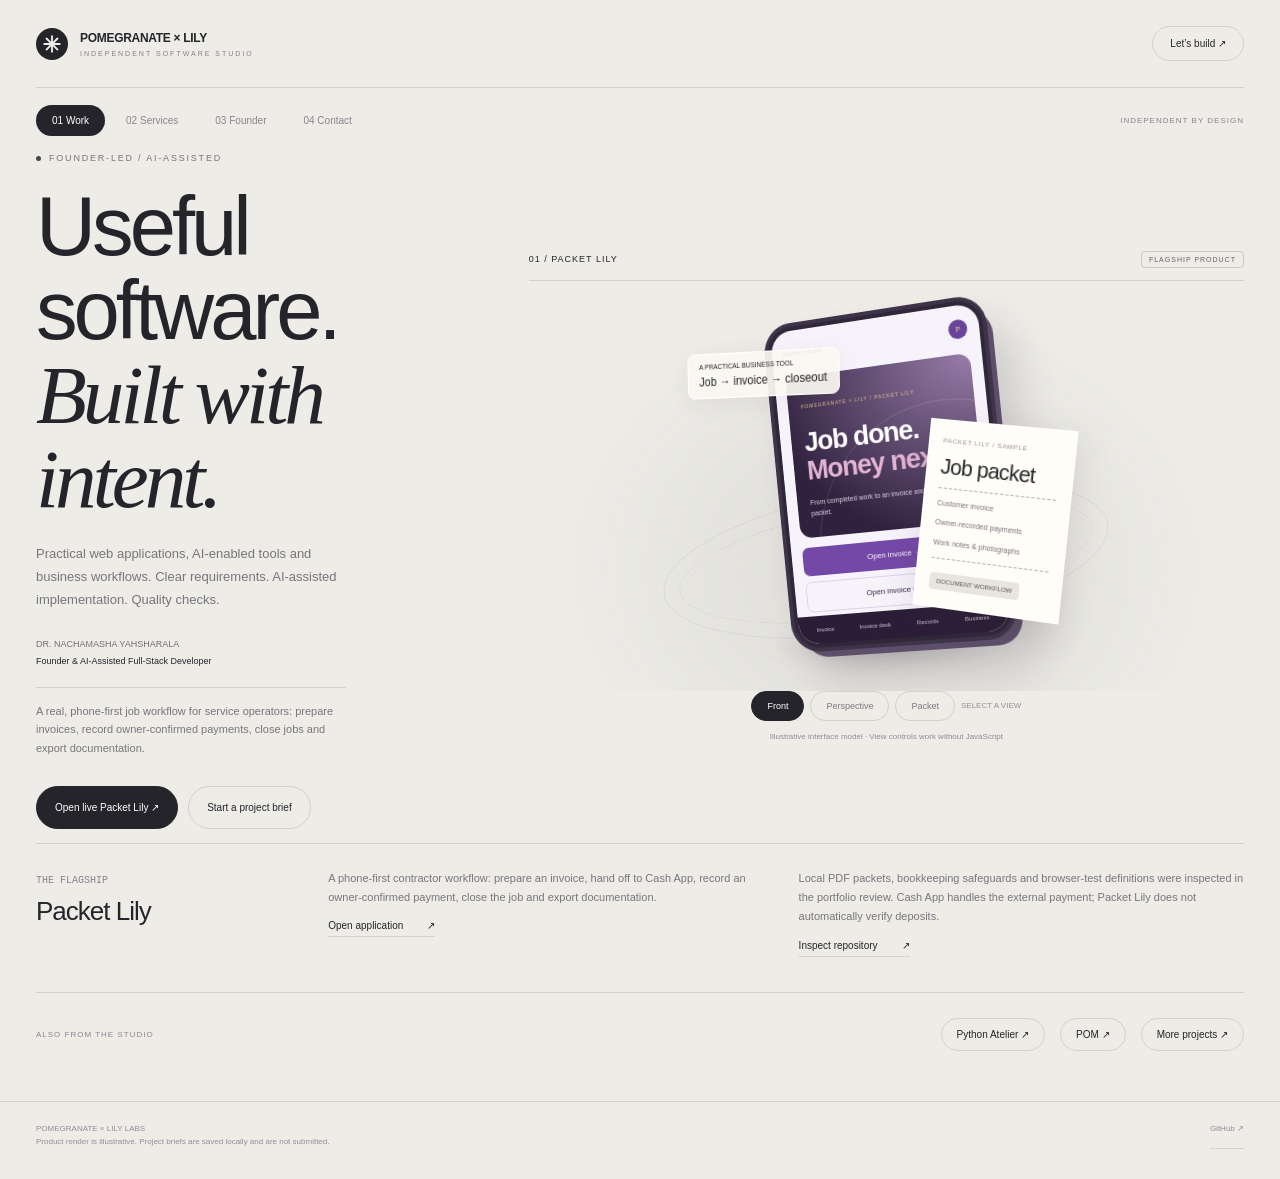
==== commit 6c3ef64e: "Apply business package copy and brief workflow with UI assets locked" ====
--- a/index.html
+++ b/index.html
@@ -1,2 +1,2 @@
 <!doctype html>
-<html lang="en"><head><meta charset="utf-8"><meta name="viewport" content="width=device-width,initial-scale=1,viewport-fit=cover"><meta name="theme-color" content="#edece7"><meta property="og:type" content="website"><meta property="og:title" content="Pomegranate × Lily Labs — Independent Software Studio"><meta property="og:description" content="Practical web applications, AI-enabled tools, and business workflows. Clear requirements, iterative implementation, and quality checks."><meta name="referrer" content="no-referrer"><meta name="description" content="Pomegranate × Lily Labs builds practical web applications, AI-enabled tools, and business workflows through clear requirements, AI-assisted implementation, debugging, and quality checks."><title>Pomegranate × Lily Labs — Independent Software Studio</title><link rel="icon" href="favicon.svg" type="image/svg+xml"><link rel="stylesheet" href="studio.css"><script src="studio.js" defer></script></head><body><div class="site"><header class="top"><a href="./" class="wordmark"><span class="mark" aria-hidden="true"><svg viewBox="0 0 32 32" fill="none"><path d="M16 4v24M4 16h24M7.5 7.5l17 17M7.5 24.5l17-17" stroke="currentColor" stroke-width="3" stroke-linecap="square"/><circle cx="16" cy="16" r="3.2" fill="currentColor"/></svg></span><span>POMEGRANATE × LILY<small>INDEPENDENT SOFTWARE STUDIO</small></span></a><button class="build-link" id="contact-cta" type="button">Let’s build <span aria-hidden="true">↗&#xfe0e;</span></button></header><input class="route" type="radio" name="route" id="nav-work" checked aria-label="Work"><input class="route" type="radio" name="route" id="nav-services" aria-label="Services"><input class="route" type="radio" name="route" id="nav-founder" aria-label="Founder"><input class="route" type="radio" name="route" id="nav-contact" aria-label="Contact"><nav class="navigation" aria-label="Studio views"><label for="nav-work">01 Work</label><label for="nav-services">02 Services</label><label for="nav-founder">03 Founder</label><label for="nav-contact">04 Contact</label><small>INDEPENDENT BY DESIGN</small></nav><main><section class="page" id="work"><div class="work-layout"><div class="intro"><div class="eyebrow">FOUNDER-LED / AI-ASSISTED</div><h1>Useful software.<br><em>Built with intent.</em></h1><p>Full-stack applications and practical business tools. Clear direction. Thoughtful interfaces. Working outcomes.</p><div class="founder-line">DR. NACHAMASHA YAHSHARALA<span>Founder &amp; AI-Assisted Software Developer</span></div><p class="product-note">A real, phone-first job workflow for service operators: prepare invoices, record owner-confirmed payments, close jobs and export documentation.</p><div class="intro-actions"><a class="btn" href="https://pomegranatexlily.github.io/Closeout-Pocket/" target="_blank" rel="noopener noreferrer">Open live Packet Lily ↗&#xfe0e;</a><a class="btn secondary" href="#contact" id="project-cta">Start a project brief</a></div></div><div class="stage-wrap"><div class="stage-header"><span>01 / PACKET LILY</span><span class="badge">FLAGSHIP PRODUCT</span></div><input class="mode" type="radio" name="angle" id="angle-front" checked aria-label="Front view"><input class="mode" type="radio" name="angle" id="angle-side" aria-label="Side view"><input class="mode" type="radio" name="angle" id="angle-packet" aria-label="Packet view"><div class="stage" id="stage" aria-label="Illustrative Packet Lily product model"><div class="back-line" aria-hidden="true"></div><div class="ground" aria-hidden="true"></div><div class="product"><div class="phone"><div class="screen"><div class="screen-top"><span>Home / Home</span><span class="mini-mark">P</span></div><div class="screen-hero"><small>POMEGRANATE × LILY / PACKET LILY</small><h3>Job done.<br><span>Money next.</span></h3><p>From completed work to an invoice and a finished job packet.</p></div><div class="phone-button">Open invoice →</div><div class="phone-button outline">Open invoice desk</div><div class="screen-note">ILLUSTRATIVE PRODUCT RENDER</div><div class="phone-nav"><span>Invoice</span><span>Invoice desk</span><span>Records</span><span>Business</span></div></div></div><div class="paper"><div class="tiny">PACKET LILY / SAMPLE</div><h4>Job packet</h4><hr><p>Customer invoice</p><p>Owner-recorded payments</p><p>Work notes &amp; photographs</p><hr><span class="pill">DOCUMENT WORKFLOW</span></div><div class="floating-tag">A PRACTICAL BUSINESS TOOL<strong>Job → invoice → closeout</strong></div></div></div><div class="angle-controls"><label for="angle-front">Front</label><label for="angle-side">Perspective</label><label for="angle-packet">Packet</label><span class="hint">SELECT A VIEW</span></div><p class="render-note">Illustrative interface model · View controls work without JavaScript</p></div></div><div class="project-summary"><div><span class="number">THE FLAGSHIP</span><h2>Packet Lily</h2></div><div><p>A phone-first contractor workflow: prepare an invoice, hand off to Cash App, record an owner-confirmed payment, close the job and export documentation.</p><a class="link" href="https://pomegranatexlily.github.io/Closeout-Pocket/" target="_blank" rel="noopener noreferrer">Open application <span>↗&#xfe0e;</span></a></div><div><p>Local PDF packets, bookkeeping safeguards and browser-test definitions were inspected in the portfolio review. Cash App handles the external payment; Packet Lily does not automatically verify deposits.</p><a class="link" href="https://github.com/pomegranatexlily/Closeout-Pocket" target="_blank" rel="noopener noreferrer">Inspect repository <span>↗&#xfe0e;</span></a></div></div><div class="supporting"><span>ALSO FROM THE STUDIO</span><a href="https://pomegranatexlily.github.io/Python-Atelier/" target="_blank" rel="noopener noreferrer">Python Atelier ↗&#xfe0e;</a><a href="https://pom-lily-labs.pages.dev/" target="_blank" rel="noopener noreferrer">POM ↗&#xfe0e;</a><a href="https://github.com/pomegranatexlily" target="_blank" rel="noopener noreferrer">More projects ↗&#xfe0e;</a></div></section><section class="page" id="services"><div class="text-page"><div class="eyebrow">WHAT WE BUILD</div><h2>Start with the problem.<br><em>Build the right thing.</em></h2><div class="service-row"><small>01</small><h3>Web applications<br>&amp; business websites</h3><p>Mobile-first interfaces, scoped prototypes and practical tools built around a defined user journey.</p></div><div class="service-row"><small>02</small><h3>AI &amp; API integration</h3><p>Focused model-backed features and connected workflows with explicit boundaries and failure states.</p></div><div class="service-row"><small>03</small><h3>Documents &amp; workflows</h3><p>Forms, invoices, reports, structured briefs and export tools that connect repeatable business tasks.</p></div><div class="service-row"><small>04</small><h3>Repair &amp; refinement</h3><p>Investigate a defect, reproduce the behavior and make a targeted improvement with clear acceptance checks.</p></div></div></section><section class="page" id="founder"><div class="text-page"><div class="eyebrow">THE FOUNDER / THE METHOD</div><h2>Human direction.<br><em>AI-assisted execution.</em></h2><div class="founder-grid"><div><h3>Dr. Nachamasha Yahsharala</h3><p>Founder &amp; AI-Assisted Full-Stack Developer</p><p>I define product requirements, direct AI-assisted implementation, investigate defects, and refine applications through iterative testing and quality checks.</p><p>My work focuses on practical business tools, AI-enabled applications, and browser-based learning experiences.</p><a class="btn secondary" href="https://github.com/pomegranatexlily" target="_blank" rel="noopener noreferrer">Explore GitHub ↗&#xfe0e;</a></div><div class="method"><div><b>G</b><span>Goal — define the result.</span></div><div><b>C</b><span>Context — understand the system.</span></div><div><b>A</b><span>Audience — identify the users.</span></div><div><b>F</b><span>Format — specify the deliverable.</span></div><div><b>L</b><span>Limits — establish boundaries.</span></div><div><b>QC</b><span>Quality Check — test and refine.</span></div></div></div></div></section><section class="page" id="contact"><div class="text-page"><div class="eyebrow">YOUR NEXT PROJECT</div><h2>What needs<br><em>to work better?</em></h2><p>Describe the users, the problem and the outcome. You can download a project brief to share; direct inquiry submission is not connected yet.</p><form class="contact-form" id="brief-form"><label class="sr-only" for="brief">Describe your project</label><textarea id="brief" maxlength="5000" placeholder="We need a better way to…"></textarea><button class="btn js-only" style="margin-top:15px" type="submit">Save project brief ↗&#xfe0e;</button><p class="no-js-info">This viewer does not run the save control. You can still read and select the content.</p><div class="status" id="brief-status" role="status"></div></form><p style="font-size:10px">Local draft only. Nothing is submitted.</p></div></section></main><footer class="footer"><span>POMEGRANATE × LILY LABS<br>Product render is illustrative. Project briefs are saved locally and are not submitted.</span><a href="https://github.com/pomegranatexlily" target="_blank" rel="noopener noreferrer">GitHub ↗&#xfe0e;</a></footer></div></body></html>+<html lang="en"><head><meta charset="utf-8"><meta name="viewport" content="width=device-width,initial-scale=1,viewport-fit=cover"><meta name="theme-color" content="#edece7"><meta property="og:type" content="website"><meta property="og:title" content="Pomegranate × Lily Labs — Independent Software Studio"><meta property="og:description" content="Practical web applications, AI-enabled tools, and business workflows. Clear requirements, iterative implementation, and quality checks."><meta name="referrer" content="no-referrer"><meta name="description" content="Pomegranate × Lily Labs builds practical web applications, AI-enabled tools, and business workflows through clear requirements, AI-assisted implementation, debugging, and quality checks."><title>Pomegranate × Lily Labs — Independent Software Studio</title><link rel="icon" href="favicon.svg" type="image/svg+xml"><link rel="stylesheet" href="studio.css"><script src="studio.js" defer></script></head><body><div class="site"><header class="top"><a href="./" class="wordmark"><span class="mark" aria-hidden="true"><svg viewBox="0 0 32 32" fill="none"><path d="M16 4v24M4 16h24M7.5 7.5l17 17M7.5 24.5l17-17" stroke="currentColor" stroke-width="3" stroke-linecap="square"/><circle cx="16" cy="16" r="3.2" fill="currentColor"/></svg></span><span>POMEGRANATE × LILY<small>INDEPENDENT SOFTWARE STUDIO</small></span></a><button class="build-link" id="contact-cta" type="button">Let’s build <span aria-hidden="true">↗&#xfe0e;</span></button></header><input class="route" type="radio" name="route" id="nav-work" checked aria-label="Work"><input class="route" type="radio" name="route" id="nav-services" aria-label="Services"><input class="route" type="radio" name="route" id="nav-founder" aria-label="Founder"><input class="route" type="radio" name="route" id="nav-contact" aria-label="Contact"><nav class="navigation" aria-label="Studio views"><label for="nav-work">01 Work</label><label for="nav-services">02 Services</label><label for="nav-founder">03 Founder</label><label for="nav-contact">04 Contact</label><small>INDEPENDENT BY DESIGN</small></nav><main><section class="page" id="work"><div class="work-layout"><div class="intro"><div class="eyebrow">FOUNDER-LED / AI-ASSISTED</div><h1>Useful software.<br><em>Built with intent.</em></h1><p>Practical web applications, AI-enabled tools and business workflows. Clear requirements. AI-assisted implementation. Quality checks.</p><div class="founder-line">DR. NACHAMASHA YAHSHARALA<span>Founder &amp; AI-Assisted Full-Stack Developer</span></div><p class="product-note">A real, phone-first job workflow for service operators: prepare invoices, record owner-confirmed payments, close jobs and export documentation.</p><div class="intro-actions"><a class="btn" href="https://pomegranatexlily.github.io/Closeout-Pocket/" target="_blank" rel="noopener noreferrer">Open live Packet Lily ↗&#xfe0e;</a><a class="btn secondary" href="#contact" id="project-cta">Start a project brief</a></div></div><div class="stage-wrap"><div class="stage-header"><span>01 / PACKET LILY</span><span class="badge">FLAGSHIP PRODUCT</span></div><input class="mode" type="radio" name="angle" id="angle-front" checked aria-label="Front view"><input class="mode" type="radio" name="angle" id="angle-side" aria-label="Side view"><input class="mode" type="radio" name="angle" id="angle-packet" aria-label="Packet view"><div class="stage" id="stage" aria-label="Illustrative Packet Lily product model"><div class="back-line" aria-hidden="true"></div><div class="ground" aria-hidden="true"></div><div class="product"><div class="phone"><div class="screen"><div class="screen-top"><span>Home / Home</span><span class="mini-mark">P</span></div><div class="screen-hero"><small>POMEGRANATE × LILY / PACKET LILY</small><h3>Job done.<br><span>Money next.</span></h3><p>From completed work to an invoice and a finished job packet.</p></div><div class="phone-button">Open invoice →</div><div class="phone-button outline">Open invoice desk</div><div class="screen-note">ILLUSTRATIVE PRODUCT RENDER</div><div class="phone-nav"><span>Invoice</span><span>Invoice desk</span><span>Records</span><span>Business</span></div></div></div><div class="paper"><div class="tiny">PACKET LILY / SAMPLE</div><h4>Job packet</h4><hr><p>Customer invoice</p><p>Owner-recorded payments</p><p>Work notes &amp; photographs</p><hr><span class="pill">DOCUMENT WORKFLOW</span></div><div class="floating-tag">A PRACTICAL BUSINESS TOOL<strong>Job → invoice → closeout</strong></div></div></div><div class="angle-controls"><label for="angle-front">Front</label><label for="angle-side">Perspective</label><label for="angle-packet">Packet</label><span class="hint">SELECT A VIEW</span></div><p class="render-note">Illustrative interface model · View controls work without JavaScript</p></div></div><div class="project-summary"><div><span class="number">THE FLAGSHIP</span><h2>Packet Lily</h2></div><div><p>A phone-first contractor workflow: prepare an invoice, hand off to Cash App, record an owner-confirmed payment, close the job and export documentation.</p><a class="link" href="https://pomegranatexlily.github.io/Closeout-Pocket/" target="_blank" rel="noopener noreferrer">Open application <span>↗&#xfe0e;</span></a></div><div><p>Local PDF packets, bookkeeping safeguards and browser-test definitions were inspected in the portfolio review. Cash App handles the external payment; Packet Lily does not automatically verify deposits.</p><a class="link" href="https://github.com/pomegranatexlily/Closeout-Pocket" target="_blank" rel="noopener noreferrer">Inspect repository <span>↗&#xfe0e;</span></a></div></div><div class="supporting"><span>ALSO FROM THE STUDIO</span><a href="https://pomegranatexlily.github.io/Python-Atelier/" target="_blank" rel="noopener noreferrer">Python Atelier ↗&#xfe0e;</a><a href="https://pom-lily-labs.pages.dev/" target="_blank" rel="noopener noreferrer">POM ↗&#xfe0e;</a><a href="https://github.com/pomegranatexlily" target="_blank" rel="noopener noreferrer">More projects ↗&#xfe0e;</a></div></section><section class="page" id="services"><div class="text-page"><div class="eyebrow">WHAT WE BUILD</div><h2>Start with the problem.<br><em>Build the right thing.</em></h2><div class="service-row"><small>01</small><h3>Web applications<br>&amp; business websites</h3><p>Mobile-first websites and focused web tools, scoped around real users, required outputs and agreed acceptance checks.</p></div><div class="service-row"><small>02</small><h3>AI &amp; API integration</h3><p>Bounded AI features and API prototypes with loading, error and fallback behavior, representative evaluations and explicit data boundaries.</p></div><div class="service-row"><small>03</small><h3>Documents &amp; workflows</h3><p>Forms, reports, document exports and structured briefs that connect repeatable tasks. Storage, authentication and payments are scoped separately.</p></div><div class="service-row"><small>04</small><h3>Repair &amp; refinement</h3><p>Reproduce a defined issue, investigate its cause, make a targeted fix and check the affected flow. Unrelated redesigns and refactors stay out of scope.</p></div></div></section><section class="page" id="founder"><div class="text-page"><div class="eyebrow">THE FOUNDER / THE METHOD</div><h2>Human direction.<br><em>AI-assisted execution.</em></h2><div class="founder-grid"><div><h3>Dr. Nachamasha Yahsharala</h3><p>Founder &amp; AI-Assisted Full-Stack Developer</p><p>I define product requirements, direct AI-assisted implementation, investigate defects, and refine applications through iterative testing and quality checks.</p><p>My work focuses on practical business tools, AI-enabled applications, and browser-based learning experiences.</p><a class="btn secondary" href="https://github.com/pomegranatexlily" target="_blank" rel="noopener noreferrer">Explore GitHub ↗&#xfe0e;</a></div><div class="method"><div><b>G</b><span>Goal — define the result.</span></div><div><b>C</b><span>Context — understand the system.</span></div><div><b>A</b><span>Audience — identify the users.</span></div><div><b>F</b><span>Format — specify the deliverable.</span></div><div><b>L</b><span>Limits — establish boundaries.</span></div><div><b>QC</b><span>Quality Check — test and refine.</span></div></div></div></div></section><section class="page" id="contact"><div class="text-page"><div class="eyebrow">YOUR NEXT PROJECT</div><h2>What needs<br><em>to work better?</em></h2><p>Describe the users, the problem and the outcome. You can download a project brief to share; direct inquiry submission is not connected yet.</p><form class="contact-form" id="brief-form"><label class="sr-only" for="brief">Describe your project</label><textarea id="brief" maxlength="5000" placeholder="We need a better way to…"></textarea><button class="btn js-only" style="margin-top:15px" type="submit">Save project brief ↗&#xfe0e;</button><p class="no-js-info">This viewer does not run the save control. You can still read and select the content.</p><div class="status" id="brief-status" role="status"></div></form><p style="font-size:10px">Local draft only. Nothing is submitted.</p></div></section></main><footer class="footer"><span>POMEGRANATE × LILY LABS<br>Product render is illustrative. Project briefs are saved locally and are not submitted.</span><a href="https://github.com/pomegranatexlily" target="_blank" rel="noopener noreferrer">GitHub ↗&#xfe0e;</a></footer></div></body></html>
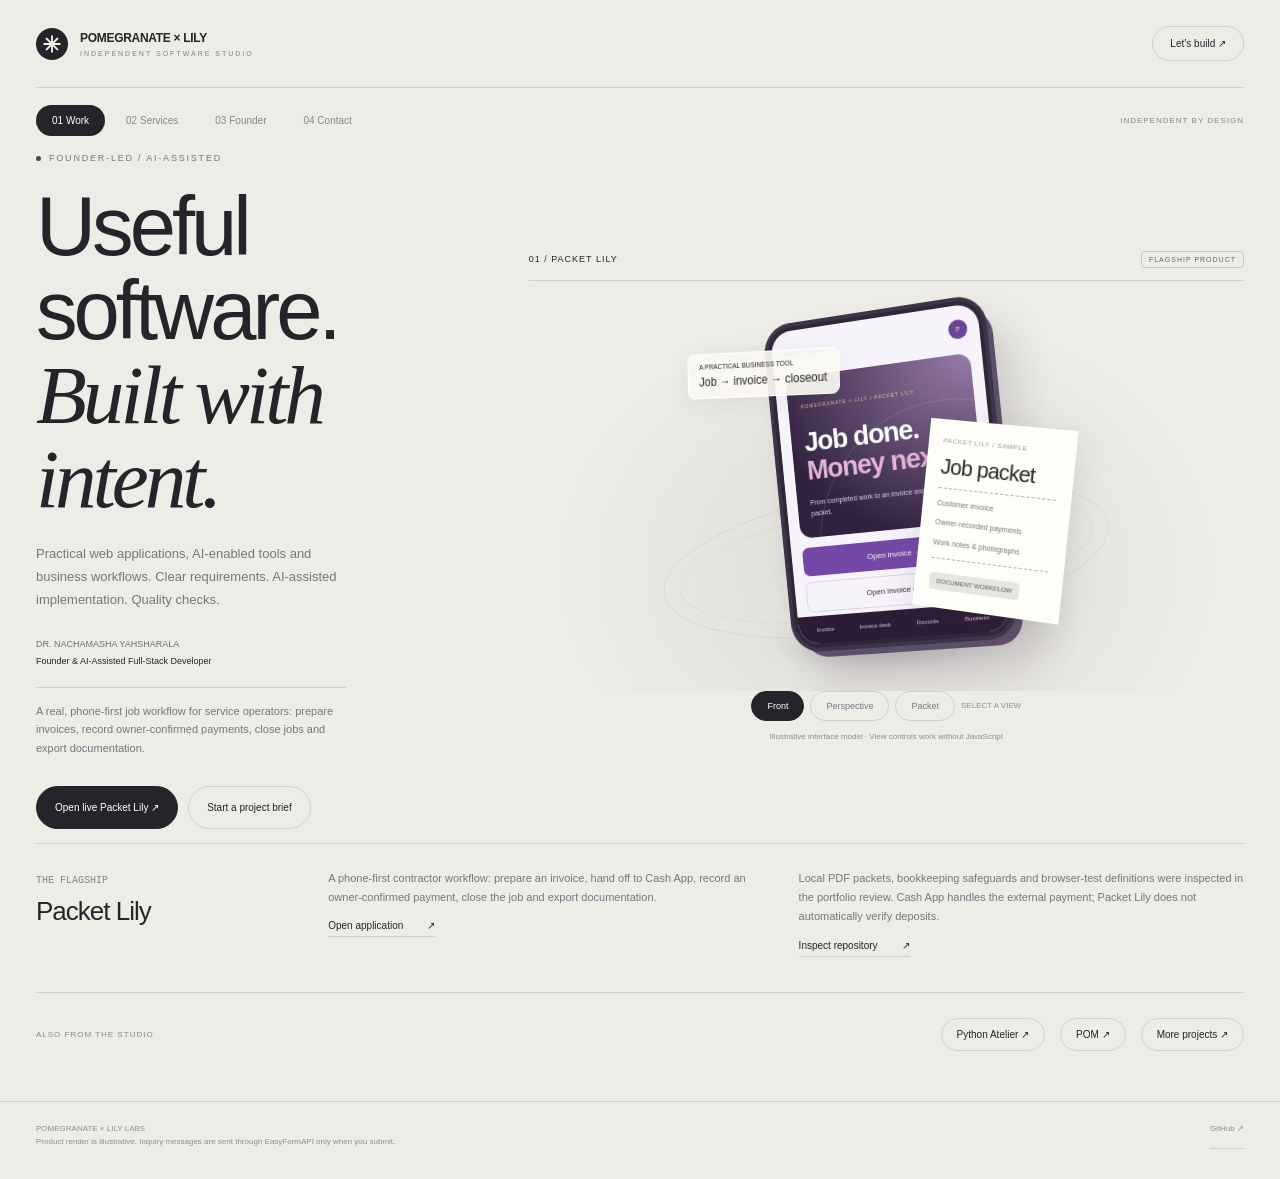
==== commit 370cf930: "Connect existing inquiry form to EasyFormAPI without redesign" ====
--- a/index.html
+++ b/index.html
@@ -1,2 +1,2 @@
 <!doctype html>
-<html lang="en"><head><meta charset="utf-8"><meta name="viewport" content="width=device-width,initial-scale=1,viewport-fit=cover"><meta name="theme-color" content="#edece7"><meta property="og:type" content="website"><meta property="og:title" content="Pomegranate × Lily Labs — Independent Software Studio"><meta property="og:description" content="Practical web applications, AI-enabled tools, and business workflows. Clear requirements, iterative implementation, and quality checks."><meta name="referrer" content="no-referrer"><meta name="description" content="Pomegranate × Lily Labs builds practical web applications, AI-enabled tools, and business workflows through clear requirements, AI-assisted implementation, debugging, and quality checks."><title>Pomegranate × Lily Labs — Independent Software Studio</title><link rel="icon" href="favicon.svg" type="image/svg+xml"><link rel="stylesheet" href="studio.css"><script src="studio.js" defer></script></head><body><div class="site"><header class="top"><a href="./" class="wordmark"><span class="mark" aria-hidden="true"><svg viewBox="0 0 32 32" fill="none"><path d="M16 4v24M4 16h24M7.5 7.5l17 17M7.5 24.5l17-17" stroke="currentColor" stroke-width="3" stroke-linecap="square"/><circle cx="16" cy="16" r="3.2" fill="currentColor"/></svg></span><span>POMEGRANATE × LILY<small>INDEPENDENT SOFTWARE STUDIO</small></span></a><button class="build-link" id="contact-cta" type="button">Let’s build <span aria-hidden="true">↗&#xfe0e;</span></button></header><input class="route" type="radio" name="route" id="nav-work" checked aria-label="Work"><input class="route" type="radio" name="route" id="nav-services" aria-label="Services"><input class="route" type="radio" name="route" id="nav-founder" aria-label="Founder"><input class="route" type="radio" name="route" id="nav-contact" aria-label="Contact"><nav class="navigation" aria-label="Studio views"><label for="nav-work">01 Work</label><label for="nav-services">02 Services</label><label for="nav-founder">03 Founder</label><label for="nav-contact">04 Contact</label><small>INDEPENDENT BY DESIGN</small></nav><main><section class="page" id="work"><div class="work-layout"><div class="intro"><div class="eyebrow">FOUNDER-LED / AI-ASSISTED</div><h1>Useful software.<br><em>Built with intent.</em></h1><p>Practical web applications, AI-enabled tools and business workflows. Clear requirements. AI-assisted implementation. Quality checks.</p><div class="founder-line">DR. NACHAMASHA YAHSHARALA<span>Founder &amp; AI-Assisted Full-Stack Developer</span></div><p class="product-note">A real, phone-first job workflow for service operators: prepare invoices, record owner-confirmed payments, close jobs and export documentation.</p><div class="intro-actions"><a class="btn" href="https://pomegranatexlily.github.io/Closeout-Pocket/" target="_blank" rel="noopener noreferrer">Open live Packet Lily ↗&#xfe0e;</a><a class="btn secondary" href="#contact" id="project-cta">Start a project brief</a></div></div><div class="stage-wrap"><div class="stage-header"><span>01 / PACKET LILY</span><span class="badge">FLAGSHIP PRODUCT</span></div><input class="mode" type="radio" name="angle" id="angle-front" checked aria-label="Front view"><input class="mode" type="radio" name="angle" id="angle-side" aria-label="Side view"><input class="mode" type="radio" name="angle" id="angle-packet" aria-label="Packet view"><div class="stage" id="stage" aria-label="Illustrative Packet Lily product model"><div class="back-line" aria-hidden="true"></div><div class="ground" aria-hidden="true"></div><div class="product"><div class="phone"><div class="screen"><div class="screen-top"><span>Home / Home</span><span class="mini-mark">P</span></div><div class="screen-hero"><small>POMEGRANATE × LILY / PACKET LILY</small><h3>Job done.<br><span>Money next.</span></h3><p>From completed work to an invoice and a finished job packet.</p></div><div class="phone-button">Open invoice →</div><div class="phone-button outline">Open invoice desk</div><div class="screen-note">ILLUSTRATIVE PRODUCT RENDER</div><div class="phone-nav"><span>Invoice</span><span>Invoice desk</span><span>Records</span><span>Business</span></div></div></div><div class="paper"><div class="tiny">PACKET LILY / SAMPLE</div><h4>Job packet</h4><hr><p>Customer invoice</p><p>Owner-recorded payments</p><p>Work notes &amp; photographs</p><hr><span class="pill">DOCUMENT WORKFLOW</span></div><div class="floating-tag">A PRACTICAL BUSINESS TOOL<strong>Job → invoice → closeout</strong></div></div></div><div class="angle-controls"><label for="angle-front">Front</label><label for="angle-side">Perspective</label><label for="angle-packet">Packet</label><span class="hint">SELECT A VIEW</span></div><p class="render-note">Illustrative interface model · View controls work without JavaScript</p></div></div><div class="project-summary"><div><span class="number">THE FLAGSHIP</span><h2>Packet Lily</h2></div><div><p>A phone-first contractor workflow: prepare an invoice, hand off to Cash App, record an owner-confirmed payment, close the job and export documentation.</p><a class="link" href="https://pomegranatexlily.github.io/Closeout-Pocket/" target="_blank" rel="noopener noreferrer">Open application <span>↗&#xfe0e;</span></a></div><div><p>Local PDF packets, bookkeeping safeguards and browser-test definitions were inspected in the portfolio review. Cash App handles the external payment; Packet Lily does not automatically verify deposits.</p><a class="link" href="https://github.com/pomegranatexlily/Closeout-Pocket" target="_blank" rel="noopener noreferrer">Inspect repository <span>↗&#xfe0e;</span></a></div></div><div class="supporting"><span>ALSO FROM THE STUDIO</span><a href="https://pomegranatexlily.github.io/Python-Atelier/" target="_blank" rel="noopener noreferrer">Python Atelier ↗&#xfe0e;</a><a href="https://pom-lily-labs.pages.dev/" target="_blank" rel="noopener noreferrer">POM ↗&#xfe0e;</a><a href="https://github.com/pomegranatexlily" target="_blank" rel="noopener noreferrer">More projects ↗&#xfe0e;</a></div></section><section class="page" id="services"><div class="text-page"><div class="eyebrow">WHAT WE BUILD</div><h2>Start with the problem.<br><em>Build the right thing.</em></h2><div class="service-row"><small>01</small><h3>Web applications<br>&amp; business websites</h3><p>Mobile-first websites and focused web tools, scoped around real users, required outputs and agreed acceptance checks.</p></div><div class="service-row"><small>02</small><h3>AI &amp; API integration</h3><p>Bounded AI features and API prototypes with loading, error and fallback behavior, representative evaluations and explicit data boundaries.</p></div><div class="service-row"><small>03</small><h3>Documents &amp; workflows</h3><p>Forms, reports, document exports and structured briefs that connect repeatable tasks. Storage, authentication and payments are scoped separately.</p></div><div class="service-row"><small>04</small><h3>Repair &amp; refinement</h3><p>Reproduce a defined issue, investigate its cause, make a targeted fix and check the affected flow. Unrelated redesigns and refactors stay out of scope.</p></div></div></section><section class="page" id="founder"><div class="text-page"><div class="eyebrow">THE FOUNDER / THE METHOD</div><h2>Human direction.<br><em>AI-assisted execution.</em></h2><div class="founder-grid"><div><h3>Dr. Nachamasha Yahsharala</h3><p>Founder &amp; AI-Assisted Full-Stack Developer</p><p>I define product requirements, direct AI-assisted implementation, investigate defects, and refine applications through iterative testing and quality checks.</p><p>My work focuses on practical business tools, AI-enabled applications, and browser-based learning experiences.</p><a class="btn secondary" href="https://github.com/pomegranatexlily" target="_blank" rel="noopener noreferrer">Explore GitHub ↗&#xfe0e;</a></div><div class="method"><div><b>G</b><span>Goal — define the result.</span></div><div><b>C</b><span>Context — understand the system.</span></div><div><b>A</b><span>Audience — identify the users.</span></div><div><b>F</b><span>Format — specify the deliverable.</span></div><div><b>L</b><span>Limits — establish boundaries.</span></div><div><b>QC</b><span>Quality Check — test and refine.</span></div></div></div></div></section><section class="page" id="contact"><div class="text-page"><div class="eyebrow">YOUR NEXT PROJECT</div><h2>What needs<br><em>to work better?</em></h2><p>Describe the users, the problem and the outcome. You can download a project brief to share; direct inquiry submission is not connected yet.</p><form class="contact-form" id="brief-form"><label class="sr-only" for="brief">Describe your project</label><textarea id="brief" maxlength="5000" placeholder="We need a better way to…"></textarea><button class="btn js-only" style="margin-top:15px" type="submit">Save project brief ↗&#xfe0e;</button><p class="no-js-info">This viewer does not run the save control. You can still read and select the content.</p><div class="status" id="brief-status" role="status"></div></form><p style="font-size:10px">Local draft only. Nothing is submitted.</p></div></section></main><footer class="footer"><span>POMEGRANATE × LILY LABS<br>Product render is illustrative. Project briefs are saved locally and are not submitted.</span><a href="https://github.com/pomegranatexlily" target="_blank" rel="noopener noreferrer">GitHub ↗&#xfe0e;</a></footer></div></body></html>+<html lang="en"><head><meta charset="utf-8"><meta name="viewport" content="width=device-width,initial-scale=1,viewport-fit=cover"><meta name="theme-color" content="#edece7"><meta property="og:type" content="website"><meta property="og:title" content="Pomegranate × Lily Labs — Independent Software Studio"><meta property="og:description" content="Practical web applications, AI-enabled tools, and business workflows. Clear requirements, iterative implementation, and quality checks."><meta name="referrer" content="no-referrer"><meta name="description" content="Pomegranate × Lily Labs builds practical web applications, AI-enabled tools, and business workflows through clear requirements, AI-assisted implementation, debugging, and quality checks."><title>Pomegranate × Lily Labs — Independent Software Studio</title><link rel="icon" href="favicon.svg" type="image/svg+xml"><link rel="stylesheet" href="studio.css"><script src="studio.js" defer></script></head><body><div class="site"><header class="top"><a href="./" class="wordmark"><span class="mark" aria-hidden="true"><svg viewBox="0 0 32 32" fill="none"><path d="M16 4v24M4 16h24M7.5 7.5l17 17M7.5 24.5l17-17" stroke="currentColor" stroke-width="3" stroke-linecap="square"/><circle cx="16" cy="16" r="3.2" fill="currentColor"/></svg></span><span>POMEGRANATE × LILY<small>INDEPENDENT SOFTWARE STUDIO</small></span></a><button class="build-link" id="contact-cta" type="button">Let’s build <span aria-hidden="true">↗&#xfe0e;</span></button></header><input class="route" type="radio" name="route" id="nav-work" checked aria-label="Work"><input class="route" type="radio" name="route" id="nav-services" aria-label="Services"><input class="route" type="radio" name="route" id="nav-founder" aria-label="Founder"><input class="route" type="radio" name="route" id="nav-contact" aria-label="Contact"><nav class="navigation" aria-label="Studio views"><label for="nav-work">01 Work</label><label for="nav-services">02 Services</label><label for="nav-founder">03 Founder</label><label for="nav-contact">04 Contact</label><small>INDEPENDENT BY DESIGN</small></nav><main><section class="page" id="work"><div class="work-layout"><div class="intro"><div class="eyebrow">FOUNDER-LED / AI-ASSISTED</div><h1>Useful software.<br><em>Built with intent.</em></h1><p>Practical web applications, AI-enabled tools and business workflows. Clear requirements. AI-assisted implementation. Quality checks.</p><div class="founder-line">DR. NACHAMASHA YAHSHARALA<span>Founder &amp; AI-Assisted Full-Stack Developer</span></div><p class="product-note">A real, phone-first job workflow for service operators: prepare invoices, record owner-confirmed payments, close jobs and export documentation.</p><div class="intro-actions"><a class="btn" href="https://pomegranatexlily.github.io/Closeout-Pocket/" target="_blank" rel="noopener noreferrer">Open live Packet Lily ↗&#xfe0e;</a><a class="btn secondary" href="#contact" id="project-cta">Start a project brief</a></div></div><div class="stage-wrap"><div class="stage-header"><span>01 / PACKET LILY</span><span class="badge">FLAGSHIP PRODUCT</span></div><input class="mode" type="radio" name="angle" id="angle-front" checked aria-label="Front view"><input class="mode" type="radio" name="angle" id="angle-side" aria-label="Side view"><input class="mode" type="radio" name="angle" id="angle-packet" aria-label="Packet view"><div class="stage" id="stage" aria-label="Illustrative Packet Lily product model"><div class="back-line" aria-hidden="true"></div><div class="ground" aria-hidden="true"></div><div class="product"><div class="phone"><div class="screen"><div class="screen-top"><span>Home / Home</span><span class="mini-mark">P</span></div><div class="screen-hero"><small>POMEGRANATE × LILY / PACKET LILY</small><h3>Job done.<br><span>Money next.</span></h3><p>From completed work to an invoice and a finished job packet.</p></div><div class="phone-button">Open invoice →</div><div class="phone-button outline">Open invoice desk</div><div class="screen-note">ILLUSTRATIVE PRODUCT RENDER</div><div class="phone-nav"><span>Invoice</span><span>Invoice desk</span><span>Records</span><span>Business</span></div></div></div><div class="paper"><div class="tiny">PACKET LILY / SAMPLE</div><h4>Job packet</h4><hr><p>Customer invoice</p><p>Owner-recorded payments</p><p>Work notes &amp; photographs</p><hr><span class="pill">DOCUMENT WORKFLOW</span></div><div class="floating-tag">A PRACTICAL BUSINESS TOOL<strong>Job → invoice → closeout</strong></div></div></div><div class="angle-controls"><label for="angle-front">Front</label><label for="angle-side">Perspective</label><label for="angle-packet">Packet</label><span class="hint">SELECT A VIEW</span></div><p class="render-note">Illustrative interface model · View controls work without JavaScript</p></div></div><div class="project-summary"><div><span class="number">THE FLAGSHIP</span><h2>Packet Lily</h2></div><div><p>A phone-first contractor workflow: prepare an invoice, hand off to Cash App, record an owner-confirmed payment, close the job and export documentation.</p><a class="link" href="https://pomegranatexlily.github.io/Closeout-Pocket/" target="_blank" rel="noopener noreferrer">Open application <span>↗&#xfe0e;</span></a></div><div><p>Local PDF packets, bookkeeping safeguards and browser-test definitions were inspected in the portfolio review. Cash App handles the external payment; Packet Lily does not automatically verify deposits.</p><a class="link" href="https://github.com/pomegranatexlily/Closeout-Pocket" target="_blank" rel="noopener noreferrer">Inspect repository <span>↗&#xfe0e;</span></a></div></div><div class="supporting"><span>ALSO FROM THE STUDIO</span><a href="https://pomegranatexlily.github.io/Python-Atelier/" target="_blank" rel="noopener noreferrer">Python Atelier ↗&#xfe0e;</a><a href="https://pom-lily-labs.pages.dev/" target="_blank" rel="noopener noreferrer">POM ↗&#xfe0e;</a><a href="https://github.com/pomegranatexlily" target="_blank" rel="noopener noreferrer">More projects ↗&#xfe0e;</a></div></section><section class="page" id="services"><div class="text-page"><div class="eyebrow">WHAT WE BUILD</div><h2>Start with the problem.<br><em>Build the right thing.</em></h2><div class="service-row"><small>01</small><h3>Web applications<br>&amp; business websites</h3><p>Mobile-first websites and focused web tools, scoped around real users, required outputs and agreed acceptance checks.</p></div><div class="service-row"><small>02</small><h3>AI &amp; API integration</h3><p>Bounded AI features and API prototypes with loading, error and fallback behavior, representative evaluations and explicit data boundaries.</p></div><div class="service-row"><small>03</small><h3>Documents &amp; workflows</h3><p>Forms, reports, document exports and structured briefs that connect repeatable tasks. Storage, authentication and payments are scoped separately.</p></div><div class="service-row"><small>04</small><h3>Repair &amp; refinement</h3><p>Reproduce a defined issue, investigate its cause, make a targeted fix and check the affected flow. Unrelated redesigns and refactors stay out of scope.</p></div></div></section><section class="page" id="founder"><div class="text-page"><div class="eyebrow">THE FOUNDER / THE METHOD</div><h2>Human direction.<br><em>AI-assisted execution.</em></h2><div class="founder-grid"><div><h3>Dr. Nachamasha Yahsharala</h3><p>Founder &amp; AI-Assisted Full-Stack Developer</p><p>I define product requirements, direct AI-assisted implementation, investigate defects, and refine applications through iterative testing and quality checks.</p><p>My work focuses on practical business tools, AI-enabled applications, and browser-based learning experiences.</p><a class="btn secondary" href="https://github.com/pomegranatexlily" target="_blank" rel="noopener noreferrer">Explore GitHub ↗&#xfe0e;</a></div><div class="method"><div><b>G</b><span>Goal — define the result.</span></div><div><b>C</b><span>Context — understand the system.</span></div><div><b>A</b><span>Audience — identify the users.</span></div><div><b>F</b><span>Format — specify the deliverable.</span></div><div><b>L</b><span>Limits — establish boundaries.</span></div><div><b>QC</b><span>Quality Check — test and refine.</span></div></div></div></div></section><section class="page" id="contact"><div class="text-page"><div class="eyebrow">YOUR NEXT PROJECT</div><h2>What needs<br><em>to work better?</em></h2><p>Describe the users, the problem and the outcome. Include your name and reply email in the message so we can respond.</p><form class="contact-form" id="brief-form" action="https://api.easyformapi.com/submit" method="POST"><input type="hidden" name="access_key" value="91adece8-a663-47d9-b756-6d2c2cbca738"><input type="hidden" name="subject" value="New Pomegranate × Lily project inquiry"><input type="checkbox" name="botcheck" hidden tabindex="-1" aria-hidden="true"><label class="sr-only" for="brief">Describe your project and include your name and reply email</label><textarea id="brief" name="message" required maxlength="5000" placeholder="We need a better way to… Include your name and reply email."></textarea><button class="btn" style="margin-top:15px" type="submit">Send inquiry ↗&#xfe0e;</button><p class="no-js-info">Without JavaScript, submitting opens the form service’s response page.</p><div class="status" id="brief-status" role="status" aria-live="polite"></div></form><p style="font-size:10px">Sending shares your message with EasyFormAPI for email delivery. Do not include passwords, API keys or private customer records.</p></div></section></main><footer class="footer"><span>POMEGRANATE × LILY LABS<br>Product render is illustrative. Inquiry messages are sent through EasyFormAPI only when you submit.</span><a href="https://github.com/pomegranatexlily" target="_blank" rel="noopener noreferrer">GitHub ↗&#xfe0e;</a></footer></div></body></html>
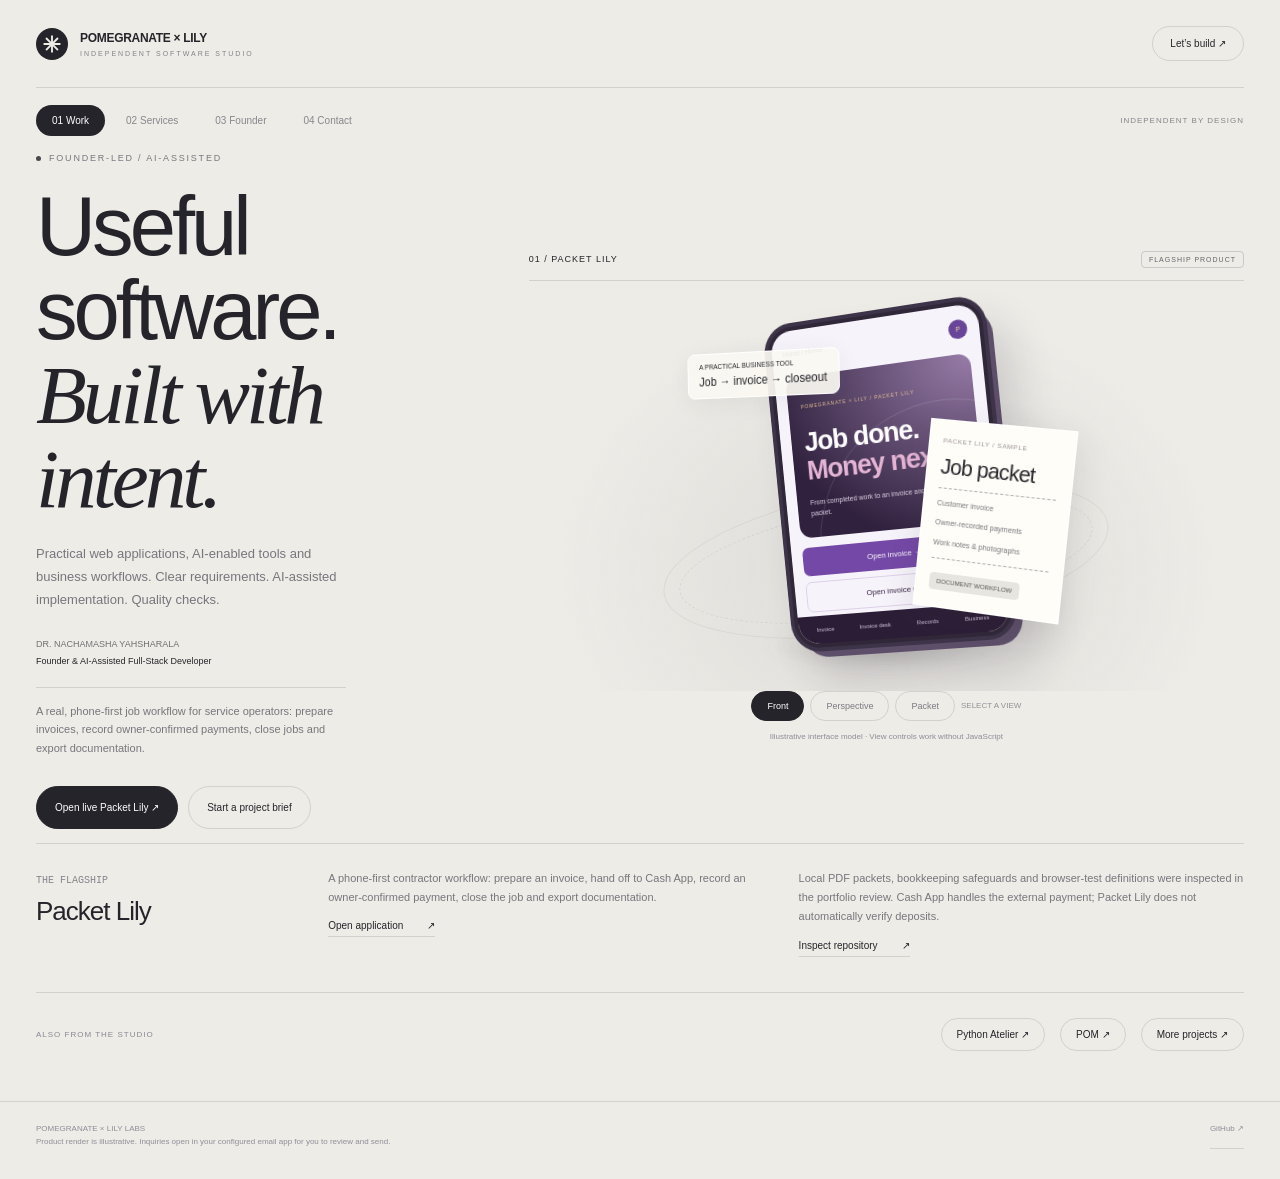
==== commit 230bc0aa: "Replace inquiry API with native email-app draft handoff" ====
--- a/index.html
+++ b/index.html
@@ -1,2 +1,2 @@
 <!doctype html>
-<html lang="en"><head><meta charset="utf-8"><meta name="viewport" content="width=device-width,initial-scale=1,viewport-fit=cover"><meta name="theme-color" content="#edece7"><meta property="og:type" content="website"><meta property="og:title" content="Pomegranate × Lily Labs — Independent Software Studio"><meta property="og:description" content="Practical web applications, AI-enabled tools, and business workflows. Clear requirements, iterative implementation, and quality checks."><meta name="referrer" content="no-referrer"><meta name="description" content="Pomegranate × Lily Labs builds practical web applications, AI-enabled tools, and business workflows through clear requirements, AI-assisted implementation, debugging, and quality checks."><title>Pomegranate × Lily Labs — Independent Software Studio</title><link rel="icon" href="favicon.svg" type="image/svg+xml"><link rel="stylesheet" href="studio.css"><script src="studio.js" defer></script></head><body><div class="site"><header class="top"><a href="./" class="wordmark"><span class="mark" aria-hidden="true"><svg viewBox="0 0 32 32" fill="none"><path d="M16 4v24M4 16h24M7.5 7.5l17 17M7.5 24.5l17-17" stroke="currentColor" stroke-width="3" stroke-linecap="square"/><circle cx="16" cy="16" r="3.2" fill="currentColor"/></svg></span><span>POMEGRANATE × LILY<small>INDEPENDENT SOFTWARE STUDIO</small></span></a><button class="build-link" id="contact-cta" type="button">Let’s build <span aria-hidden="true">↗&#xfe0e;</span></button></header><input class="route" type="radio" name="route" id="nav-work" checked aria-label="Work"><input class="route" type="radio" name="route" id="nav-services" aria-label="Services"><input class="route" type="radio" name="route" id="nav-founder" aria-label="Founder"><input class="route" type="radio" name="route" id="nav-contact" aria-label="Contact"><nav class="navigation" aria-label="Studio views"><label for="nav-work">01 Work</label><label for="nav-services">02 Services</label><label for="nav-founder">03 Founder</label><label for="nav-contact">04 Contact</label><small>INDEPENDENT BY DESIGN</small></nav><main><section class="page" id="work"><div class="work-layout"><div class="intro"><div class="eyebrow">FOUNDER-LED / AI-ASSISTED</div><h1>Useful software.<br><em>Built with intent.</em></h1><p>Practical web applications, AI-enabled tools and business workflows. Clear requirements. AI-assisted implementation. Quality checks.</p><div class="founder-line">DR. NACHAMASHA YAHSHARALA<span>Founder &amp; AI-Assisted Full-Stack Developer</span></div><p class="product-note">A real, phone-first job workflow for service operators: prepare invoices, record owner-confirmed payments, close jobs and export documentation.</p><div class="intro-actions"><a class="btn" href="https://pomegranatexlily.github.io/Closeout-Pocket/" target="_blank" rel="noopener noreferrer">Open live Packet Lily ↗&#xfe0e;</a><a class="btn secondary" href="#contact" id="project-cta">Start a project brief</a></div></div><div class="stage-wrap"><div class="stage-header"><span>01 / PACKET LILY</span><span class="badge">FLAGSHIP PRODUCT</span></div><input class="mode" type="radio" name="angle" id="angle-front" checked aria-label="Front view"><input class="mode" type="radio" name="angle" id="angle-side" aria-label="Side view"><input class="mode" type="radio" name="angle" id="angle-packet" aria-label="Packet view"><div class="stage" id="stage" aria-label="Illustrative Packet Lily product model"><div class="back-line" aria-hidden="true"></div><div class="ground" aria-hidden="true"></div><div class="product"><div class="phone"><div class="screen"><div class="screen-top"><span>Home / Home</span><span class="mini-mark">P</span></div><div class="screen-hero"><small>POMEGRANATE × LILY / PACKET LILY</small><h3>Job done.<br><span>Money next.</span></h3><p>From completed work to an invoice and a finished job packet.</p></div><div class="phone-button">Open invoice →</div><div class="phone-button outline">Open invoice desk</div><div class="screen-note">ILLUSTRATIVE PRODUCT RENDER</div><div class="phone-nav"><span>Invoice</span><span>Invoice desk</span><span>Records</span><span>Business</span></div></div></div><div class="paper"><div class="tiny">PACKET LILY / SAMPLE</div><h4>Job packet</h4><hr><p>Customer invoice</p><p>Owner-recorded payments</p><p>Work notes &amp; photographs</p><hr><span class="pill">DOCUMENT WORKFLOW</span></div><div class="floating-tag">A PRACTICAL BUSINESS TOOL<strong>Job → invoice → closeout</strong></div></div></div><div class="angle-controls"><label for="angle-front">Front</label><label for="angle-side">Perspective</label><label for="angle-packet">Packet</label><span class="hint">SELECT A VIEW</span></div><p class="render-note">Illustrative interface model · View controls work without JavaScript</p></div></div><div class="project-summary"><div><span class="number">THE FLAGSHIP</span><h2>Packet Lily</h2></div><div><p>A phone-first contractor workflow: prepare an invoice, hand off to Cash App, record an owner-confirmed payment, close the job and export documentation.</p><a class="link" href="https://pomegranatexlily.github.io/Closeout-Pocket/" target="_blank" rel="noopener noreferrer">Open application <span>↗&#xfe0e;</span></a></div><div><p>Local PDF packets, bookkeeping safeguards and browser-test definitions were inspected in the portfolio review. Cash App handles the external payment; Packet Lily does not automatically verify deposits.</p><a class="link" href="https://github.com/pomegranatexlily/Closeout-Pocket" target="_blank" rel="noopener noreferrer">Inspect repository <span>↗&#xfe0e;</span></a></div></div><div class="supporting"><span>ALSO FROM THE STUDIO</span><a href="https://pomegranatexlily.github.io/Python-Atelier/" target="_blank" rel="noopener noreferrer">Python Atelier ↗&#xfe0e;</a><a href="https://pom-lily-labs.pages.dev/" target="_blank" rel="noopener noreferrer">POM ↗&#xfe0e;</a><a href="https://github.com/pomegranatexlily" target="_blank" rel="noopener noreferrer">More projects ↗&#xfe0e;</a></div></section><section class="page" id="services"><div class="text-page"><div class="eyebrow">WHAT WE BUILD</div><h2>Start with the problem.<br><em>Build the right thing.</em></h2><div class="service-row"><small>01</small><h3>Web applications<br>&amp; business websites</h3><p>Mobile-first websites and focused web tools, scoped around real users, required outputs and agreed acceptance checks.</p></div><div class="service-row"><small>02</small><h3>AI &amp; API integration</h3><p>Bounded AI features and API prototypes with loading, error and fallback behavior, representative evaluations and explicit data boundaries.</p></div><div class="service-row"><small>03</small><h3>Documents &amp; workflows</h3><p>Forms, reports, document exports and structured briefs that connect repeatable tasks. Storage, authentication and payments are scoped separately.</p></div><div class="service-row"><small>04</small><h3>Repair &amp; refinement</h3><p>Reproduce a defined issue, investigate its cause, make a targeted fix and check the affected flow. Unrelated redesigns and refactors stay out of scope.</p></div></div></section><section class="page" id="founder"><div class="text-page"><div class="eyebrow">THE FOUNDER / THE METHOD</div><h2>Human direction.<br><em>AI-assisted execution.</em></h2><div class="founder-grid"><div><h3>Dr. Nachamasha Yahsharala</h3><p>Founder &amp; AI-Assisted Full-Stack Developer</p><p>I define product requirements, direct AI-assisted implementation, investigate defects, and refine applications through iterative testing and quality checks.</p><p>My work focuses on practical business tools, AI-enabled applications, and browser-based learning experiences.</p><a class="btn secondary" href="https://github.com/pomegranatexlily" target="_blank" rel="noopener noreferrer">Explore GitHub ↗&#xfe0e;</a></div><div class="method"><div><b>G</b><span>Goal — define the result.</span></div><div><b>C</b><span>Context — understand the system.</span></div><div><b>A</b><span>Audience — identify the users.</span></div><div><b>F</b><span>Format — specify the deliverable.</span></div><div><b>L</b><span>Limits — establish boundaries.</span></div><div><b>QC</b><span>Quality Check — test and refine.</span></div></div></div></div></section><section class="page" id="contact"><div class="text-page"><div class="eyebrow">YOUR NEXT PROJECT</div><h2>What needs<br><em>to work better?</em></h2><p>Describe the users, the problem and the outcome. Include your name and reply email in the message so we can respond.</p><form class="contact-form" id="brief-form" action="https://api.easyformapi.com/submit" method="POST"><input type="hidden" name="access_key" value="91adece8-a663-47d9-b756-6d2c2cbca738"><input type="hidden" name="subject" value="New Pomegranate × Lily project inquiry"><input type="checkbox" name="botcheck" hidden tabindex="-1" aria-hidden="true"><label class="sr-only" for="brief">Describe your project and include your name and reply email</label><textarea id="brief" name="message" required maxlength="5000" placeholder="We need a better way to… Include your name and reply email."></textarea><button class="btn" style="margin-top:15px" type="submit">Send inquiry ↗&#xfe0e;</button><p class="no-js-info">Without JavaScript, submitting opens the form service’s response page.</p><div class="status" id="brief-status" role="status" aria-live="polite"></div></form><p style="font-size:10px">Sending shares your message with EasyFormAPI for email delivery. Do not include passwords, API keys or private customer records.</p></div></section></main><footer class="footer"><span>POMEGRANATE × LILY LABS<br>Product render is illustrative. Inquiry messages are sent through EasyFormAPI only when you submit.</span><a href="https://github.com/pomegranatexlily" target="_blank" rel="noopener noreferrer">GitHub ↗&#xfe0e;</a></footer></div></body></html>+<html lang="en"><head><meta charset="utf-8"><meta name="viewport" content="width=device-width,initial-scale=1,viewport-fit=cover"><meta name="theme-color" content="#edece7"><meta property="og:type" content="website"><meta property="og:title" content="Pomegranate × Lily Labs — Independent Software Studio"><meta property="og:description" content="Practical web applications, AI-enabled tools, and business workflows. Clear requirements, iterative implementation, and quality checks."><meta name="referrer" content="no-referrer"><meta name="description" content="Pomegranate × Lily Labs builds practical web applications, AI-enabled tools, and business workflows through clear requirements, AI-assisted implementation, debugging, and quality checks."><title>Pomegranate × Lily Labs — Independent Software Studio</title><link rel="icon" href="favicon.svg" type="image/svg+xml"><link rel="stylesheet" href="studio.css"><script src="studio.js" defer></script></head><body><div class="site"><header class="top"><a href="./" class="wordmark"><span class="mark" aria-hidden="true"><svg viewBox="0 0 32 32" fill="none"><path d="M16 4v24M4 16h24M7.5 7.5l17 17M7.5 24.5l17-17" stroke="currentColor" stroke-width="3" stroke-linecap="square"/><circle cx="16" cy="16" r="3.2" fill="currentColor"/></svg></span><span>POMEGRANATE × LILY<small>INDEPENDENT SOFTWARE STUDIO</small></span></a><button class="build-link" id="contact-cta" type="button">Let’s build <span aria-hidden="true">↗&#xfe0e;</span></button></header><input class="route" type="radio" name="route" id="nav-work" checked aria-label="Work"><input class="route" type="radio" name="route" id="nav-services" aria-label="Services"><input class="route" type="radio" name="route" id="nav-founder" aria-label="Founder"><input class="route" type="radio" name="route" id="nav-contact" aria-label="Contact"><nav class="navigation" aria-label="Studio views"><label for="nav-work">01 Work</label><label for="nav-services">02 Services</label><label for="nav-founder">03 Founder</label><label for="nav-contact">04 Contact</label><small>INDEPENDENT BY DESIGN</small></nav><main><section class="page" id="work"><div class="work-layout"><div class="intro"><div class="eyebrow">FOUNDER-LED / AI-ASSISTED</div><h1>Useful software.<br><em>Built with intent.</em></h1><p>Practical web applications, AI-enabled tools and business workflows. Clear requirements. AI-assisted implementation. Quality checks.</p><div class="founder-line">DR. NACHAMASHA YAHSHARALA<span>Founder &amp; AI-Assisted Full-Stack Developer</span></div><p class="product-note">A real, phone-first job workflow for service operators: prepare invoices, record owner-confirmed payments, close jobs and export documentation.</p><div class="intro-actions"><a class="btn" href="https://pomegranatexlily.github.io/Closeout-Pocket/" target="_blank" rel="noopener noreferrer">Open live Packet Lily ↗&#xfe0e;</a><a class="btn secondary" href="#contact" id="project-cta">Start a project brief</a></div></div><div class="stage-wrap"><div class="stage-header"><span>01 / PACKET LILY</span><span class="badge">FLAGSHIP PRODUCT</span></div><input class="mode" type="radio" name="angle" id="angle-front" checked aria-label="Front view"><input class="mode" type="radio" name="angle" id="angle-side" aria-label="Side view"><input class="mode" type="radio" name="angle" id="angle-packet" aria-label="Packet view"><div class="stage" id="stage" aria-label="Illustrative Packet Lily product model"><div class="back-line" aria-hidden="true"></div><div class="ground" aria-hidden="true"></div><div class="product"><div class="phone"><div class="screen"><div class="screen-top"><span>Home / Home</span><span class="mini-mark">P</span></div><div class="screen-hero"><small>POMEGRANATE × LILY / PACKET LILY</small><h3>Job done.<br><span>Money next.</span></h3><p>From completed work to an invoice and a finished job packet.</p></div><div class="phone-button">Open invoice →</div><div class="phone-button outline">Open invoice desk</div><div class="screen-note">ILLUSTRATIVE PRODUCT RENDER</div><div class="phone-nav"><span>Invoice</span><span>Invoice desk</span><span>Records</span><span>Business</span></div></div></div><div class="paper"><div class="tiny">PACKET LILY / SAMPLE</div><h4>Job packet</h4><hr><p>Customer invoice</p><p>Owner-recorded payments</p><p>Work notes &amp; photographs</p><hr><span class="pill">DOCUMENT WORKFLOW</span></div><div class="floating-tag">A PRACTICAL BUSINESS TOOL<strong>Job → invoice → closeout</strong></div></div></div><div class="angle-controls"><label for="angle-front">Front</label><label for="angle-side">Perspective</label><label for="angle-packet">Packet</label><span class="hint">SELECT A VIEW</span></div><p class="render-note">Illustrative interface model · View controls work without JavaScript</p></div></div><div class="project-summary"><div><span class="number">THE FLAGSHIP</span><h2>Packet Lily</h2></div><div><p>A phone-first contractor workflow: prepare an invoice, hand off to Cash App, record an owner-confirmed payment, close the job and export documentation.</p><a class="link" href="https://pomegranatexlily.github.io/Closeout-Pocket/" target="_blank" rel="noopener noreferrer">Open application <span>↗&#xfe0e;</span></a></div><div><p>Local PDF packets, bookkeeping safeguards and browser-test definitions were inspected in the portfolio review. Cash App handles the external payment; Packet Lily does not automatically verify deposits.</p><a class="link" href="https://github.com/pomegranatexlily/Closeout-Pocket" target="_blank" rel="noopener noreferrer">Inspect repository <span>↗&#xfe0e;</span></a></div></div><div class="supporting"><span>ALSO FROM THE STUDIO</span><a href="https://pomegranatexlily.github.io/Python-Atelier/" target="_blank" rel="noopener noreferrer">Python Atelier ↗&#xfe0e;</a><a href="https://pom-lily-labs.pages.dev/" target="_blank" rel="noopener noreferrer">POM ↗&#xfe0e;</a><a href="https://github.com/pomegranatexlily" target="_blank" rel="noopener noreferrer">More projects ↗&#xfe0e;</a></div></section><section class="page" id="services"><div class="text-page"><div class="eyebrow">WHAT WE BUILD</div><h2>Start with the problem.<br><em>Build the right thing.</em></h2><div class="service-row"><small>01</small><h3>Web applications<br>&amp; business websites</h3><p>Mobile-first websites and focused web tools, scoped around real users, required outputs and agreed acceptance checks.</p></div><div class="service-row"><small>02</small><h3>AI &amp; API integration</h3><p>Bounded AI features and API prototypes with loading, error and fallback behavior, representative evaluations and explicit data boundaries.</p></div><div class="service-row"><small>03</small><h3>Documents &amp; workflows</h3><p>Forms, reports, document exports and structured briefs that connect repeatable tasks. Storage, authentication and payments are scoped separately.</p></div><div class="service-row"><small>04</small><h3>Repair &amp; refinement</h3><p>Reproduce a defined issue, investigate its cause, make a targeted fix and check the affected flow. Unrelated redesigns and refactors stay out of scope.</p></div></div></section><section class="page" id="founder"><div class="text-page"><div class="eyebrow">THE FOUNDER / THE METHOD</div><h2>Human direction.<br><em>AI-assisted execution.</em></h2><div class="founder-grid"><div><h3>Dr. Nachamasha Yahsharala</h3><p>Founder &amp; AI-Assisted Full-Stack Developer</p><p>I define product requirements, direct AI-assisted implementation, investigate defects, and refine applications through iterative testing and quality checks.</p><p>My work focuses on practical business tools, AI-enabled applications, and browser-based learning experiences.</p><a class="btn secondary" href="https://github.com/pomegranatexlily" target="_blank" rel="noopener noreferrer">Explore GitHub ↗&#xfe0e;</a></div><div class="method"><div><b>G</b><span>Goal — define the result.</span></div><div><b>C</b><span>Context — understand the system.</span></div><div><b>A</b><span>Audience — identify the users.</span></div><div><b>F</b><span>Format — specify the deliverable.</span></div><div><b>L</b><span>Limits — establish boundaries.</span></div><div><b>QC</b><span>Quality Check — test and refine.</span></div></div></div></div></section><section class="page" id="contact"><div class="text-page"><div class="eyebrow">YOUR NEXT PROJECT</div><h2>What needs<br><em>to work better?</em></h2><p>Describe the users, the problem and the outcome. Open an email draft addressed to us, then review and send it from your own email app.</p><form class="contact-form" id="brief-form" action="mailto:editor.hw12@gmail.com?subject=Pomegranate%20%C3%97%20Lily%20project%20inquiry" method="POST" enctype="text/plain"><label class="sr-only" for="brief">Describe your project</label><textarea id="brief" name="message" required maxlength="5000" placeholder="We need a better way to…"></textarea><a class="btn" id="email-cta" style="margin-top:15px" href="mailto:editor.hw12@gmail.com?subject=Pomegranate%20%C3%97%20Lily%20project%20inquiry">Open email app ↗&#xfe0e;</a><p class="no-js-info">Without JavaScript, the email link opens a draft with the recipient and subject. Copy your message above into the draft.</p><div class="status" id="brief-status" role="status" aria-live="polite"></div></form><p style="font-size:10px">You press Send in your email app. If no app opens, copy your message and email <a href="mailto:editor.hw12@gmail.com">editor.hw12@gmail.com</a>. Nothing is sent automatically by this website.</p></div></section></main><footer class="footer"><span>POMEGRANATE × LILY LABS<br>Product render is illustrative. Inquiries open in your configured email app for you to review and send.</span><a href="https://github.com/pomegranatexlily" target="_blank" rel="noopener noreferrer">GitHub ↗&#xfe0e;</a></footer></div></body></html>
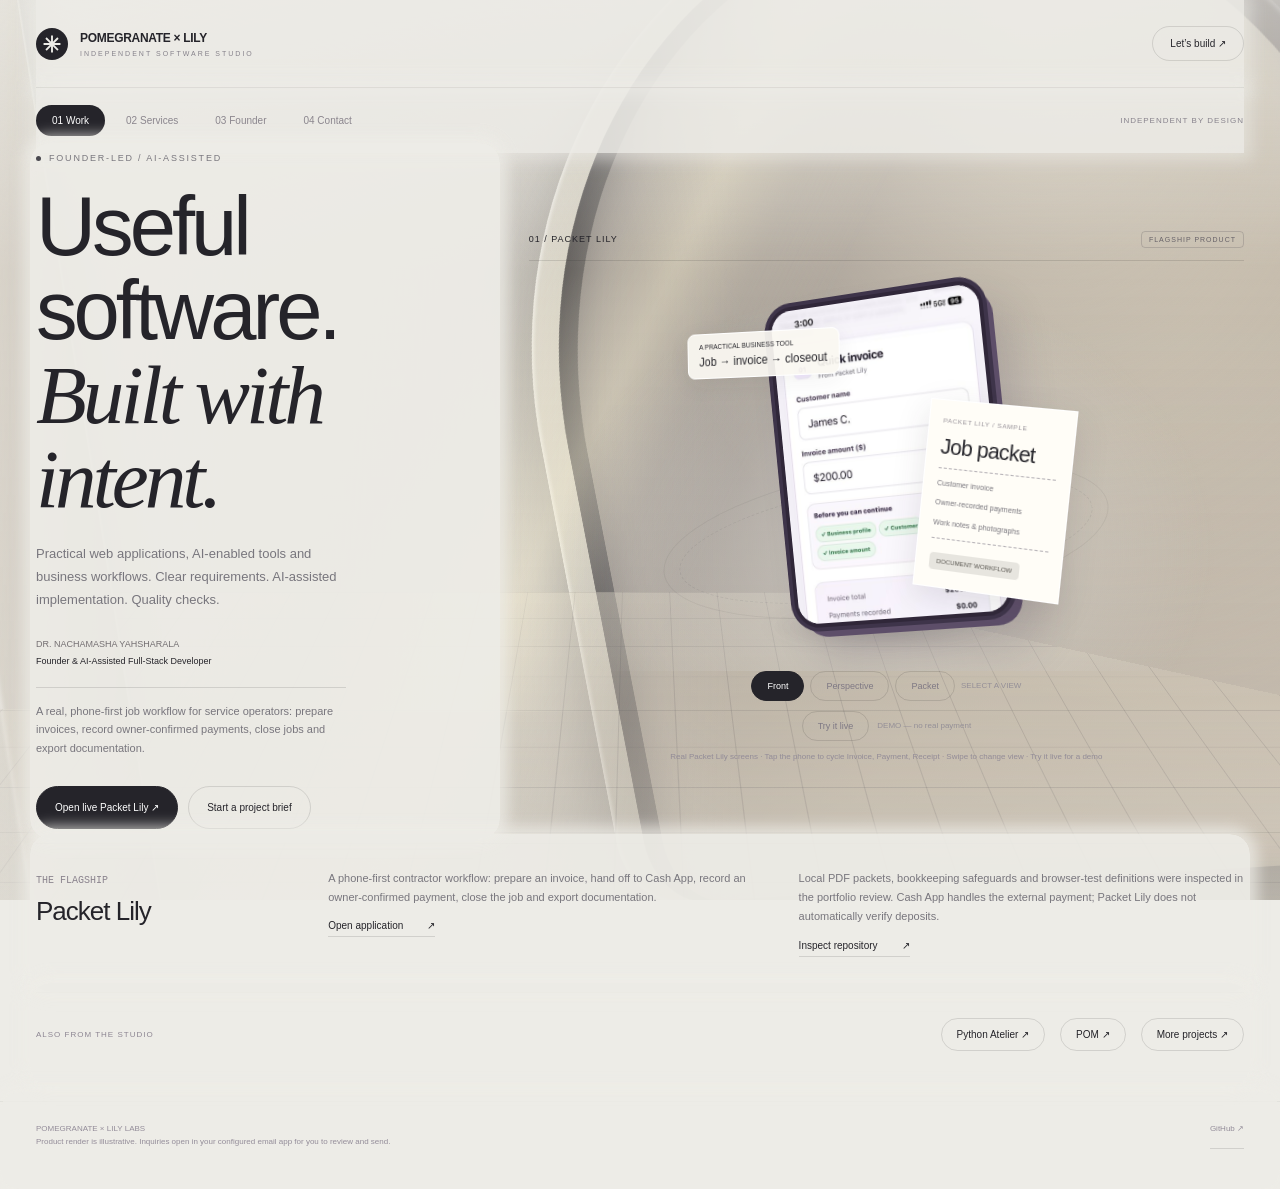
==== commit 3ca7d1c3: "Replace phone screen illustration with real Packet Lily screenshots and add live-demo toggle" ====
--- a/index.html
+++ b/index.html
@@ -1,2 +1,2 @@
 <!doctype html>
-<html lang="en"><head><meta charset="utf-8"><meta name="viewport" content="width=device-width,initial-scale=1,viewport-fit=cover"><meta name="theme-color" content="#edece7"><meta property="og:type" content="website"><meta property="og:title" content="Pomegranate × Lily Labs — Independent Software Studio"><meta property="og:description" content="Practical web applications, AI-enabled tools, and business workflows. Clear requirements, iterative implementation, and quality checks."><meta name="referrer" content="no-referrer"><meta name="description" content="Pomegranate × Lily Labs builds practical web applications, AI-enabled tools, and business workflows through clear requirements, AI-assisted implementation, debugging, and quality checks."><title>Pomegranate × Lily Labs — Independent Software Studio</title><link rel="icon" href="favicon.svg" type="image/svg+xml"><link rel="stylesheet" href="studio.css"><script src="studio.js" defer></script></head><body><div class="site"><header class="top"><a href="./" class="wordmark"><span class="mark" aria-hidden="true"><svg viewBox="0 0 32 32" fill="none"><path d="M16 4v24M4 16h24M7.5 7.5l17 17M7.5 24.5l17-17" stroke="currentColor" stroke-width="3" stroke-linecap="square"/><circle cx="16" cy="16" r="3.2" fill="currentColor"/></svg></span><span>POMEGRANATE × LILY<small>INDEPENDENT SOFTWARE STUDIO</small></span></a><button class="build-link" id="contact-cta" type="button">Let’s build <span aria-hidden="true">↗&#xfe0e;</span></button></header><input class="route" type="radio" name="route" id="nav-work" checked aria-label="Work"><input class="route" type="radio" name="route" id="nav-services" aria-label="Services"><input class="route" type="radio" name="route" id="nav-founder" aria-label="Founder"><input class="route" type="radio" name="route" id="nav-contact" aria-label="Contact"><nav class="navigation" aria-label="Studio views"><label for="nav-work">01 Work</label><label for="nav-services">02 Services</label><label for="nav-founder">03 Founder</label><label for="nav-contact">04 Contact</label><small>INDEPENDENT BY DESIGN</small></nav><main><section class="page" id="work"><div class="work-layout"><div class="intro"><div class="eyebrow">FOUNDER-LED / AI-ASSISTED</div><h1>Useful software.<br><em>Built with intent.</em></h1><p>Practical web applications, AI-enabled tools and business workflows. Clear requirements. AI-assisted implementation. Quality checks.</p><div class="founder-line">DR. NACHAMASHA YAHSHARALA<span>Founder &amp; AI-Assisted Full-Stack Developer</span></div><p class="product-note">A real, phone-first job workflow for service operators: prepare invoices, record owner-confirmed payments, close jobs and export documentation.</p><div class="intro-actions"><a class="btn" href="https://pomegranatexlily.github.io/Closeout-Pocket/" target="_blank" rel="noopener noreferrer">Open live Packet Lily ↗&#xfe0e;</a><a class="btn secondary" href="#contact" id="project-cta">Start a project brief</a></div></div><div class="stage-wrap"><div class="stage-header"><span>01 / PACKET LILY</span><span class="badge">FLAGSHIP PRODUCT</span></div><input class="mode" type="radio" name="angle" id="angle-front" checked aria-label="Front view"><input class="mode" type="radio" name="angle" id="angle-side" aria-label="Side view"><input class="mode" type="radio" name="angle" id="angle-packet" aria-label="Packet view"><div class="stage" id="stage" aria-label="Illustrative Packet Lily product model"><div class="back-line" aria-hidden="true"></div><div class="ground" aria-hidden="true"></div><div class="product"><div class="phone"><div class="screen"><div class="screen-top"><span>Home / Home</span><span class="mini-mark">P</span></div><div class="screen-hero"><small>POMEGRANATE × LILY / PACKET LILY</small><h3>Job done.<br><span>Money next.</span></h3><p>From completed work to an invoice and a finished job packet.</p></div><div class="phone-button">Open invoice →</div><div class="phone-button outline">Open invoice desk</div><div class="screen-note">ILLUSTRATIVE PRODUCT RENDER</div><div class="phone-nav"><span>Invoice</span><span>Invoice desk</span><span>Records</span><span>Business</span></div></div></div><div class="paper"><div class="tiny">PACKET LILY / SAMPLE</div><h4>Job packet</h4><hr><p>Customer invoice</p><p>Owner-recorded payments</p><p>Work notes &amp; photographs</p><hr><span class="pill">DOCUMENT WORKFLOW</span></div><div class="floating-tag">A PRACTICAL BUSINESS TOOL<strong>Job → invoice → closeout</strong></div></div></div><div class="angle-controls"><label for="angle-front">Front</label><label for="angle-side">Perspective</label><label for="angle-packet">Packet</label><span class="hint">SELECT A VIEW</span></div><p class="render-note">Illustrative interface model · View controls work without JavaScript</p></div></div><div class="project-summary"><div><span class="number">THE FLAGSHIP</span><h2>Packet Lily</h2></div><div><p>A phone-first contractor workflow: prepare an invoice, hand off to Cash App, record an owner-confirmed payment, close the job and export documentation.</p><a class="link" href="https://pomegranatexlily.github.io/Closeout-Pocket/" target="_blank" rel="noopener noreferrer">Open application <span>↗&#xfe0e;</span></a></div><div><p>Local PDF packets, bookkeeping safeguards and browser-test definitions were inspected in the portfolio review. Cash App handles the external payment; Packet Lily does not automatically verify deposits.</p><a class="link" href="https://github.com/pomegranatexlily/Closeout-Pocket" target="_blank" rel="noopener noreferrer">Inspect repository <span>↗&#xfe0e;</span></a></div></div><div class="supporting"><span>ALSO FROM THE STUDIO</span><a href="https://pomegranatexlily.github.io/Python-Atelier/" target="_blank" rel="noopener noreferrer">Python Atelier ↗&#xfe0e;</a><a href="https://pom-lily-labs.pages.dev/" target="_blank" rel="noopener noreferrer">POM ↗&#xfe0e;</a><a href="https://github.com/pomegranatexlily" target="_blank" rel="noopener noreferrer">More projects ↗&#xfe0e;</a></div></section><section class="page" id="services"><div class="text-page"><div class="eyebrow">WHAT WE BUILD</div><h2>Start with the problem.<br><em>Build the right thing.</em></h2><div class="service-row"><small>01</small><h3>Web applications<br>&amp; business websites</h3><p>Mobile-first websites and focused web tools, scoped around real users, required outputs and agreed acceptance checks.</p></div><div class="service-row"><small>02</small><h3>AI &amp; API integration</h3><p>Bounded AI features and API prototypes with loading, error and fallback behavior, representative evaluations and explicit data boundaries.</p></div><div class="service-row"><small>03</small><h3>Documents &amp; workflows</h3><p>Forms, reports, document exports and structured briefs that connect repeatable tasks. Storage, authentication and payments are scoped separately.</p></div><div class="service-row"><small>04</small><h3>Repair &amp; refinement</h3><p>Reproduce a defined issue, investigate its cause, make a targeted fix and check the affected flow. Unrelated redesigns and refactors stay out of scope.</p></div></div></section><section class="page" id="founder"><div class="text-page"><div class="eyebrow">THE FOUNDER / THE METHOD</div><h2>Human direction.<br><em>AI-assisted execution.</em></h2><div class="founder-grid"><div><h3>Dr. Nachamasha Yahsharala</h3><p>Founder &amp; AI-Assisted Full-Stack Developer</p><p>I define product requirements, direct AI-assisted implementation, investigate defects, and refine applications through iterative testing and quality checks.</p><p>My work focuses on practical business tools, AI-enabled applications, and browser-based learning experiences.</p><a class="btn secondary" href="https://github.com/pomegranatexlily" target="_blank" rel="noopener noreferrer">Explore GitHub ↗&#xfe0e;</a></div><div class="method"><div><b>G</b><span>Goal — define the result.</span></div><div><b>C</b><span>Context — understand the system.</span></div><div><b>A</b><span>Audience — identify the users.</span></div><div><b>F</b><span>Format — specify the deliverable.</span></div><div><b>L</b><span>Limits — establish boundaries.</span></div><div><b>QC</b><span>Quality Check — test and refine.</span></div></div></div></div></section><section class="page" id="contact"><div class="text-page"><div class="eyebrow">YOUR NEXT PROJECT</div><h2>What needs<br><em>to work better?</em></h2><p>Describe the users, the problem and the outcome. Open an email draft addressed to us, then review and send it from your own email app.</p><form class="contact-form" id="brief-form" action="mailto:editor.hw12@gmail.com?subject=Pomegranate%20%C3%97%20Lily%20project%20inquiry" method="POST" enctype="text/plain"><label class="sr-only" for="brief">Describe your project</label><textarea id="brief" name="message" required maxlength="5000" placeholder="We need a better way to…"></textarea><a class="btn" id="email-cta" style="margin-top:15px" href="mailto:editor.hw12@gmail.com?subject=Pomegranate%20%C3%97%20Lily%20project%20inquiry">Open email app ↗&#xfe0e;</a><p class="no-js-info">Without JavaScript, the email link opens a draft with the recipient and subject. Copy your message above into the draft.</p><div class="status" id="brief-status" role="status" aria-live="polite"></div></form><p style="font-size:10px">You press Send in your email app. If no app opens, copy your message and email <a href="mailto:editor.hw12@gmail.com">editor.hw12@gmail.com</a>. Nothing is sent automatically by this website.</p></div></section></main><footer class="footer"><span>POMEGRANATE × LILY LABS<br>Product render is illustrative. Inquiries open in your configured email app for you to review and send.</span><a href="https://github.com/pomegranatexlily" target="_blank" rel="noopener noreferrer">GitHub ↗&#xfe0e;</a></footer></div></body></html>+<html lang="en"><head><meta charset="utf-8"><meta name="viewport" content="width=device-width,initial-scale=1,viewport-fit=cover"><meta name="theme-color" content="#edece7"><meta property="og:type" content="website"><meta property="og:title" content="Pomegranate × Lily Labs — Independent Software Studio"><meta property="og:description" content="Practical web applications, AI-enabled tools, and business workflows. Clear requirements, iterative implementation, and quality checks."><meta name="referrer" content="no-referrer"><meta name="description" content="Pomegranate × Lily Labs builds practical web applications, AI-enabled tools, and business workflows through clear requirements, AI-assisted implementation, debugging, and quality checks."><title>Pomegranate × Lily Labs — Independent Software Studio</title><link rel="icon" href="favicon.svg" type="image/svg+xml"><link rel="stylesheet" href="studio.css"><script src="studio.js" defer></script></head><body><div class="site"><header class="top"><a href="./" class="wordmark"><span class="mark" aria-hidden="true"><svg viewBox="0 0 32 32" fill="none"><path d="M16 4v24M4 16h24M7.5 7.5l17 17M7.5 24.5l17-17" stroke="currentColor" stroke-width="3" stroke-linecap="square"/><circle cx="16" cy="16" r="3.2" fill="currentColor"/></svg></span><span>POMEGRANATE × LILY<small>INDEPENDENT SOFTWARE STUDIO</small></span></a><button class="build-link" id="contact-cta" type="button">Let’s build <span aria-hidden="true">↗&#xfe0e;</span></button></header><input class="route" type="radio" name="route" id="nav-work" checked aria-label="Work"><input class="route" type="radio" name="route" id="nav-services" aria-label="Services"><input class="route" type="radio" name="route" id="nav-founder" aria-label="Founder"><input class="route" type="radio" name="route" id="nav-contact" aria-label="Contact"><nav class="navigation" aria-label="Studio views"><label for="nav-work">01 Work</label><label for="nav-services">02 Services</label><label for="nav-founder">03 Founder</label><label for="nav-contact">04 Contact</label><small>INDEPENDENT BY DESIGN</small></nav><main><section class="page" id="work"><div class="work-layout"><div class="intro"><div class="eyebrow">FOUNDER-LED / AI-ASSISTED</div><h1>Useful software.<br><em>Built with intent.</em></h1><p>Practical web applications, AI-enabled tools and business workflows. Clear requirements. AI-assisted implementation. Quality checks.</p><div class="founder-line">DR. NACHAMASHA YAHSHARALA<span>Founder &amp; AI-Assisted Full-Stack Developer</span></div><p class="product-note">A real, phone-first job workflow for service operators: prepare invoices, record owner-confirmed payments, close jobs and export documentation.</p><div class="intro-actions"><a class="btn" href="https://pomegranatexlily.github.io/Closeout-Pocket/" target="_blank" rel="noopener noreferrer">Open live Packet Lily ↗&#xfe0e;</a><a class="btn secondary" href="#contact" id="project-cta">Start a project brief</a></div></div><div class="stage-wrap"><div class="stage-header"><span>01 / PACKET LILY</span><span class="badge">FLAGSHIP PRODUCT</span></div><input class="mode" type="radio" name="angle" id="angle-front" checked aria-label="Front view"><input class="mode" type="radio" name="angle" id="angle-side" aria-label="Side view"><input class="mode" type="radio" name="angle" id="angle-packet" aria-label="Packet view"><div class="stage" id="stage" aria-label="Illustrative Packet Lily product model"><div class="back-line" aria-hidden="true"></div><div class="ground" aria-hidden="true"></div><div class="product"><div class="phone"><div class="screen" data-mode="shots"><img class="shot on" data-shot="invoice" src="[data-uri]" alt="Packet Lily invoice screen"><img class="shot" data-shot="payment" src="[data-uri]" alt="Packet Lily payment screen"><img class="shot" data-shot="receipt" src="[data-uri]" alt="Packet Lily receipt screen"><div class="live"><div class="live-badge">DEMO — no real payment, nothing leaves this page</div><div class="live-step on" data-step="1"><h4>Invoice (demo)</h4><label>Customer name<input id="live-name" type="text" placeholder="Customer name" autocomplete="off"></label><label>Amount ($)<input id="live-amount" type="number" inputmode="decimal" min="0" step="0.01" placeholder="0.00"></label><p class="live-note" id="live-note"></p><button id="live-generate" type="button">Generate invoice</button></div><div class="live-step" data-step="2"><h4>Invoice ready (demo)</h4><p>Customer: <strong id="live-customer-out"></strong></p><p>Invoice total: <strong id="live-total-out"></strong></p><p>Method: Cash App — demo only</p><button id="live-record" type="button">Record payment</button><button id="live-back1" type="button" class="secondary">Back</button></div><div class="live-step" data-step="3"><h4>Payment recorded</h4><p>Paid by: <strong id="live-paid-by"></strong></p><p>Amount: <strong id="live-paid-amount"></strong></p><p>Current balance due: <strong>$0.00</strong></p><button id="live-restart" type="button">Start over</button><button id="live-to-shots" type="button" class="secondary">Back to screenshots</button></div></div></div></div><div class="paper"><div class="tiny">PACKET LILY / SAMPLE</div><h4>Job packet</h4><hr><p>Customer invoice</p><p>Owner-recorded payments</p><p>Work notes &amp; photographs</p><hr><span class="pill">DOCUMENT WORKFLOW</span></div><div class="floating-tag">A PRACTICAL BUSINESS TOOL<strong>Job → invoice → closeout</strong></div></div></div><div class="angle-controls"><label for="angle-front">Front</label><label for="angle-side">Perspective</label><label for="angle-packet">Packet</label><span class="hint">SELECT A VIEW</span></div><div class="demo-toggle"><button id="demo-toggle" type="button" aria-pressed="false">Try it live</button><span class="demo-hint">DEMO — no real payment</span></div><p class="render-note">Real Packet Lily screens · Tap the phone to cycle Invoice, Payment, Receipt · Swipe to change view · Try it live for a demo</p></div></div><div class="project-summary"><div><span class="number">THE FLAGSHIP</span><h2>Packet Lily</h2></div><div><p>A phone-first contractor workflow: prepare an invoice, hand off to Cash App, record an owner-confirmed payment, close the job and export documentation.</p><a class="link" href="https://pomegranatexlily.github.io/Closeout-Pocket/" target="_blank" rel="noopener noreferrer">Open application <span>↗&#xfe0e;</span></a></div><div><p>Local PDF packets, bookkeeping safeguards and browser-test definitions were inspected in the portfolio review. Cash App handles the external payment; Packet Lily does not automatically verify deposits.</p><a class="link" href="https://github.com/pomegranatexlily/Closeout-Pocket" target="_blank" rel="noopener noreferrer">Inspect repository <span>↗&#xfe0e;</span></a></div></div><div class="supporting"><span>ALSO FROM THE STUDIO</span><a href="https://pomegranatexlily.github.io/Python-Atelier/" target="_blank" rel="noopener noreferrer">Python Atelier ↗&#xfe0e;</a><a href="https://pom-lily-labs.pages.dev/" target="_blank" rel="noopener noreferrer">POM ↗&#xfe0e;</a><a href="https://github.com/pomegranatexlily" target="_blank" rel="noopener noreferrer">More projects ↗&#xfe0e;</a></div></section><section class="page" id="services"><div class="text-page"><div class="eyebrow">WHAT WE BUILD</div><h2>Start with the problem.<br><em>Build the right thing.</em></h2><div class="service-row"><small>01</small><h3>Web applications<br>&amp; business websites</h3><p>Mobile-first websites and focused web tools, scoped around real users, required outputs and agreed acceptance checks.</p></div><div class="service-row"><small>02</small><h3>AI &amp; API integration</h3><p>Bounded AI features and API prototypes with loading, error and fallback behavior, representative evaluations and explicit data boundaries.</p></div><div class="service-row"><small>03</small><h3>Documents &amp; workflows</h3><p>Forms, reports, document exports and structured briefs that connect repeatable tasks. Storage, authentication and payments are scoped separately.</p></div><div class="service-row"><small>04</small><h3>Repair &amp; refinement</h3><p>Reproduce a defined issue, investigate its cause, make a targeted fix and check the affected flow. Unrelated redesigns and refactors stay out of scope.</p></div></div></section><section class="page" id="founder"><div class="text-page"><div class="eyebrow">THE FOUNDER / THE METHOD</div><h2>Human direction.<br><em>AI-assisted execution.</em></h2><div class="founder-grid"><div><h3>Dr. Nachamasha Yahsharala</h3><p>Founder &amp; AI-Assisted Full-Stack Developer</p><p>I define product requirements, direct AI-assisted implementation, investigate defects, and refine applications through iterative testing and quality checks.</p><p>My work focuses on practical business tools, AI-enabled applications, and browser-based learning experiences.</p><a class="btn secondary" href="https://github.com/pomegranatexlily" target="_blank" rel="noopener noreferrer">Explore GitHub ↗&#xfe0e;</a></div><div class="method"><div><b>G</b><span>Goal — define the result.</span></div><div><b>C</b><span>Context — understand the system.</span></div><div><b>A</b><span>Audience — identify the users.</span></div><div><b>F</b><span>Format — specify the deliverable.</span></div><div><b>L</b><span>Limits — establish boundaries.</span></div><div><b>QC</b><span>Quality Check — test and refine.</span></div></div></div></div></section><section class="page" id="contact"><div class="text-page"><div class="eyebrow">YOUR NEXT PROJECT</div><h2>What needs<br><em>to work better?</em></h2><p>Describe the users, the problem and the outcome. Open an email draft addressed to us, then review and send it from your own email app.</p><form class="contact-form" id="brief-form" action="mailto:editor.hw12@gmail.com?subject=Pomegranate%20%C3%97%20Lily%20project%20inquiry" method="POST" enctype="text/plain"><label class="sr-only" for="brief">Describe your project</label><textarea id="brief" name="message" required maxlength="5000" placeholder="We need a better way to…"></textarea><a class="btn" id="email-cta" style="margin-top:15px" href="mailto:editor.hw12@gmail.com?subject=Pomegranate%20%C3%97%20Lily%20project%20inquiry">Open email app ↗&#xfe0e;</a><p class="no-js-info">Without JavaScript, the email link opens a draft with the recipient and subject. Copy your message above into the draft.</p><div class="status" id="brief-status" role="status" aria-live="polite"></div></form><p style="font-size:10px">You press Send in your email app. If no app opens, copy your message and email <a href="mailto:editor.hw12@gmail.com">editor.hw12@gmail.com</a>. Nothing is sent automatically by this website.</p></div></section></main><footer class="footer"><span>POMEGRANATE × LILY LABS<br>Product render is illustrative. Inquiries open in your configured email app for you to review and send.</span><a href="https://github.com/pomegranatexlily" target="_blank" rel="noopener noreferrer">GitHub ↗&#xfe0e;</a></footer></div></body></html>
--- a/studio.css
+++ b/studio.css
@@ -7,3 +7,24 @@
 .build-link{white-space:nowrap}
 @media(max-width:760px){.intro-actions{display:flex}}
 @media(max-width:700px){.top{margin:0 18px;height:76px}.navigation{margin:0 18px;gap:0;flex-wrap:wrap}.navigation label{padding:9px 10px}main{padding:0 18px 24px}.intro-actions{flex-wrap:wrap}.work-layout{min-height:0;padding-top:35px;gap:30px}.stage{height:360px}}
+
+/* Packet Lily screenshots + live demo (appended; existing rules untouched). */
+.screen .shot{position:absolute;inset:0;width:100%;height:100%;object-fit:cover;object-position:top center;opacity:0;transition:opacity .35s ease;pointer-events:none}
+.screen .shot.on{opacity:1}
+.screen[data-mode="live"] .shot{display:none}
+.screen .live{position:absolute;inset:0;overflow:auto;background:#f7f3fb;padding:16px 12px 12px;display:none;color:#32213f}
+.screen[data-mode="live"] .live{display:block}
+.live-step{display:none}
+.live-step.on{display:block}
+.live h4{font-size:18px;font-weight:400;margin:6px 0 12px;letter-spacing:-.3px}
+.live p{font-size:11px;margin:8px 0}
+.live label{display:block;font-size:9px;letter-spacing:.4px;color:#6b5a7d}
+.live input{width:100%;padding:10px;border:1px solid #ddd0e7;border-radius:7px;font-size:13px;margin:5px 0 10px;background:#fff;color:#32213f}
+.live button{width:100%;font-size:11px;padding:11px;background:#7448a6;color:#fff;text-align:center;border:0;border-radius:7px;margin-top:6px;cursor:pointer}
+.live button.secondary{background:transparent;border:1px solid #ddd0e7;color:#382442}
+.live-badge{font-size:7px;letter-spacing:.5px;color:#7448a6;margin-bottom:8px}
+.live-note{font-size:9px;color:#8a4b2f;min-height:14px}
+.demo-toggle{display:flex;gap:8px;align-items:center;justify-content:center;margin-top:10px}
+.demo-toggle button{font-size:9px;color:#7f7984;padding:9px 15px;border:1px solid var(--line);border-radius:20px;cursor:pointer;background:transparent}
+.demo-toggle button[aria-pressed="true"]{background:var(--ink);color:#fff;border-color:var(--ink)}
+.demo-toggle .demo-hint{font-size:8px;color:#948f97}
